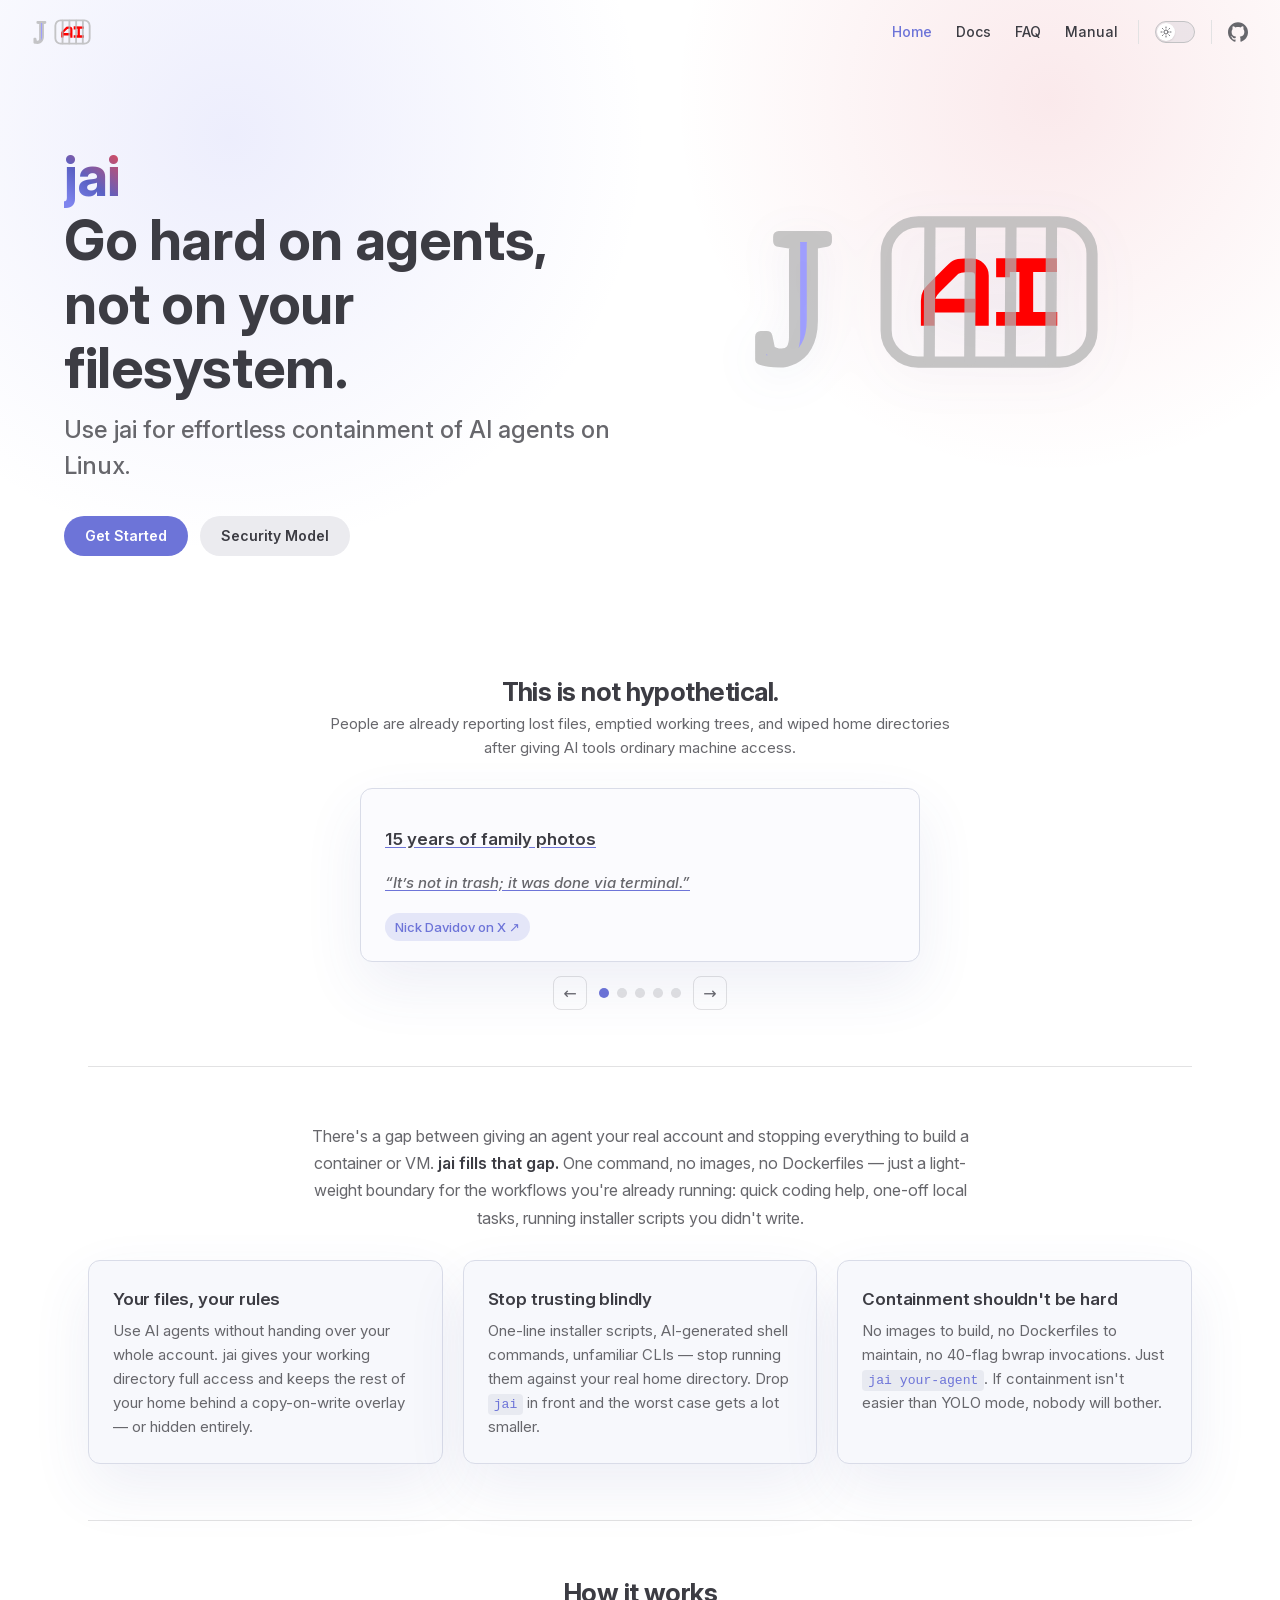
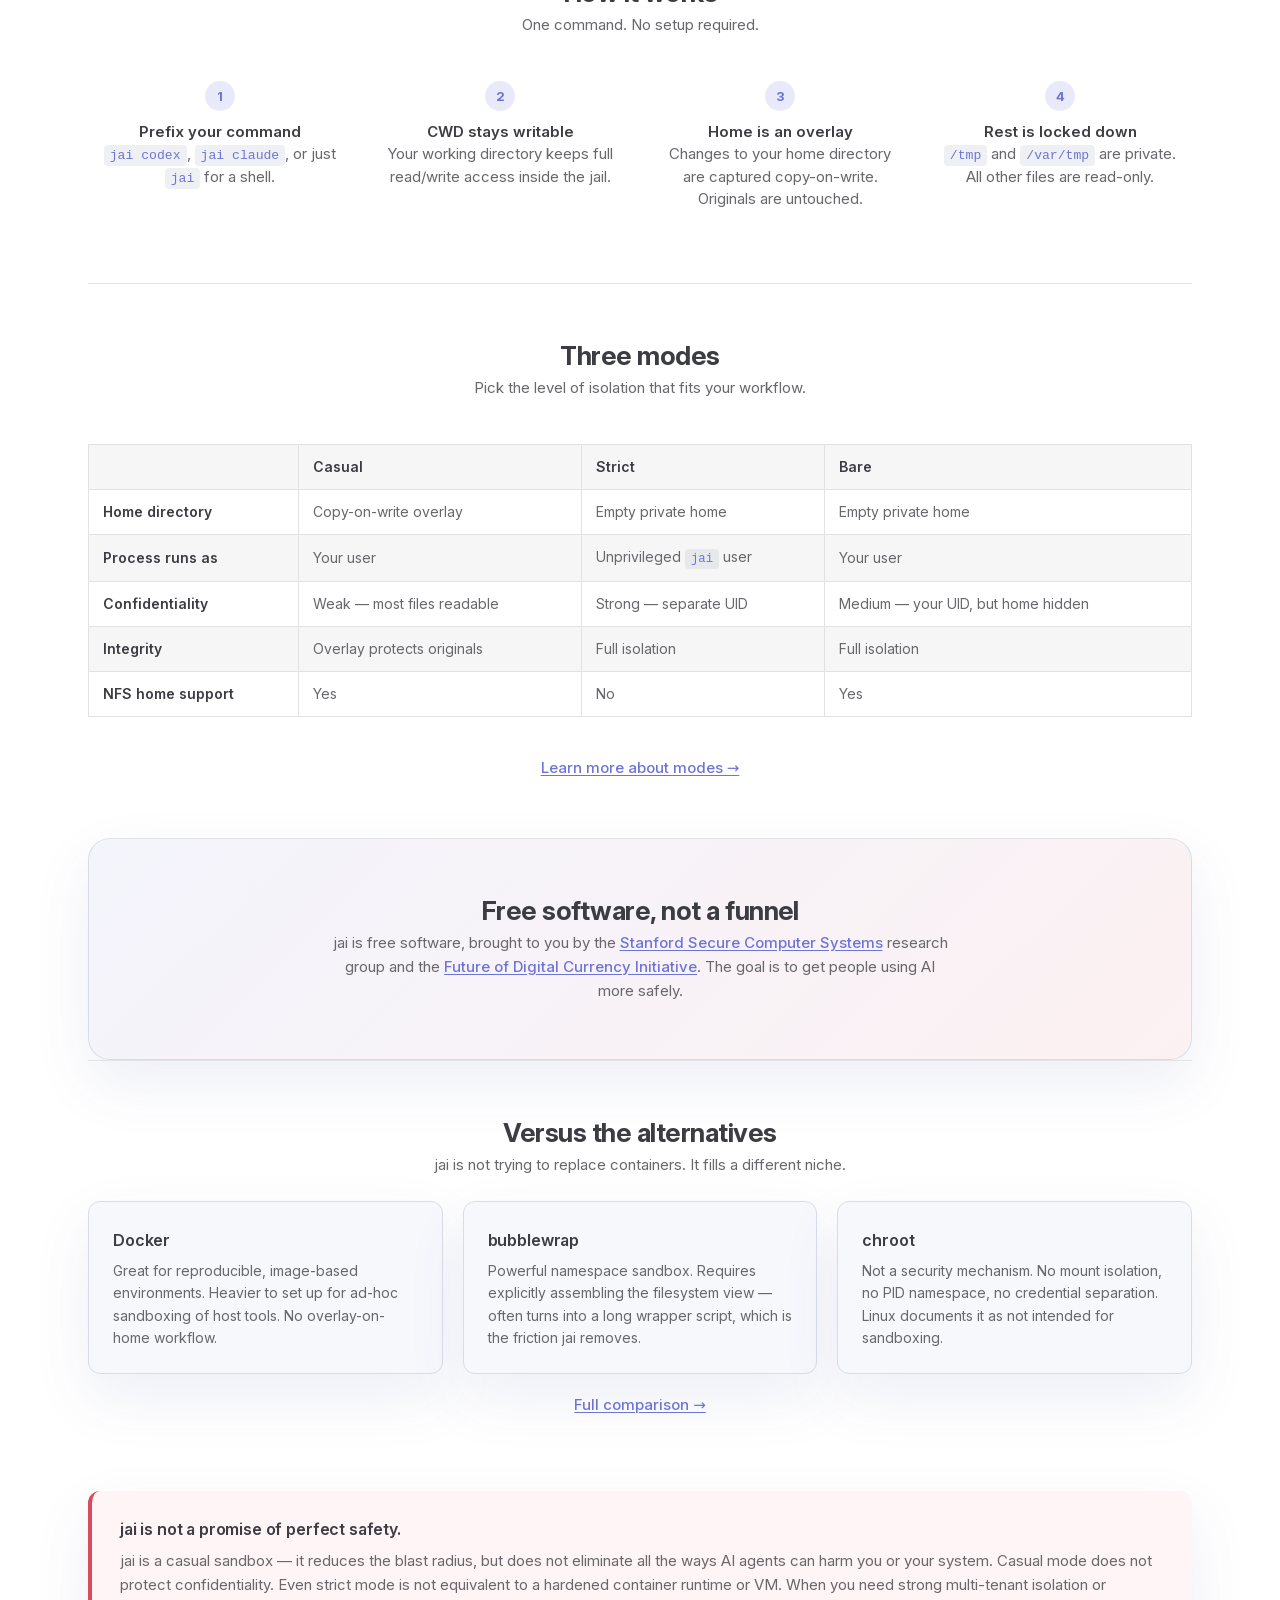
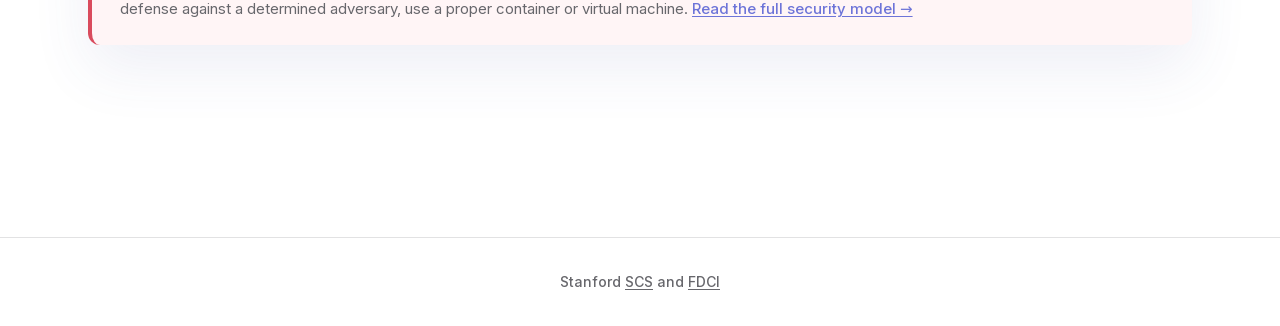
==== index.html @ d18772d5 "vitepress output" ====
<!DOCTYPE html>
<html lang="en-US" dir="ltr">
  <head>
    <meta charset="utf-8">
    <meta name="viewport" content="width=device-width,initial-scale=1">
    <title>jai - easy containment for AI agents</title>
    <meta name="description" content="Super-lightweight Linux sandbox for AI agents">
    <meta name="generator" content="VitePress v1.6.4">
    <link rel="preload stylesheet" href="/assets/style.DAZyTH0J.css" as="style">
    <link rel="preload stylesheet" href="/vp-icons.css" as="style">
    
    <script type="module" src="/assets/app.BrpueRPc.js"></script>
    <link rel="preload" href="/assets/inter-roman-latin.Di8DUHzh.woff2" as="font" type="font/woff2" crossorigin="">
    <link rel="modulepreload" href="/assets/chunks/theme.Dvjj_dE6.js">
    <link rel="modulepreload" href="/assets/chunks/framework.D7zHIyZF.js">
    <link rel="modulepreload" href="/assets/index.md.BbubW9KS.lean.js">
    <meta name="theme-color" content="#6d74d8">
    <script id="check-dark-mode">(()=>{const e=localStorage.getItem("vitepress-theme-appearance")||"auto",a=window.matchMedia("(prefers-color-scheme: dark)").matches;(!e||e==="auto"?a:e==="dark")&&document.documentElement.classList.add("dark")})();</script>
    <script id="check-mac-os">document.documentElement.classList.toggle("mac",/Mac|iPhone|iPod|iPad/i.test(navigator.platform));</script>
  </head>
  <body>
    <div id="app"><div class="Layout" data-v-d8b57b2d><!--[--><!--]--><!--[--><span tabindex="-1" data-v-fcbfc0e0></span><a href="#VPContent" class="VPSkipLink visually-hidden" data-v-fcbfc0e0>Skip to content</a><!--]--><!----><header class="VPNav" data-v-d8b57b2d data-v-7ad780c2><div class="VPNavBar" data-v-7ad780c2 data-v-9fd4d1dd><div class="wrapper" data-v-9fd4d1dd><div class="container" data-v-9fd4d1dd><div class="title" data-v-9fd4d1dd><div class="VPNavBarTitle" data-v-9fd4d1dd data-v-9f43907a><a class="title" href="/" data-v-9f43907a><!--[--><!--[--><!--[--><!--[--><div class="jai-brand nav"><img src="/assets/logo.C7a5JZI0.svg" alt="" aria-hidden="true"></div><!--]--><!--]--><!--]--><!--]--><!----><!----><!--[--><!--]--></a></div></div><div class="content" data-v-9fd4d1dd><div class="content-body" data-v-9fd4d1dd><!--[--><!--]--><div class="VPNavBarSearch search" data-v-9fd4d1dd><!----></div><nav aria-labelledby="main-nav-aria-label" class="VPNavBarMenu menu" data-v-9fd4d1dd data-v-afb2845e><span id="main-nav-aria-label" class="visually-hidden" data-v-afb2845e> Main Navigation </span><!--[--><!--[--><a class="VPLink link VPNavBarMenuLink active" href="/" tabindex="0" data-v-afb2845e data-v-815115f5><!--[--><span data-v-815115f5>Home</span><!--]--></a><!--]--><!--[--><a class="VPLink link VPNavBarMenuLink" href="/quick-start.html" tabindex="0" data-v-afb2845e data-v-815115f5><!--[--><span data-v-815115f5>Docs</span><!--]--></a><!--]--><!--[--><a class="VPLink link VPNavBarMenuLink" href="/faq.html" tabindex="0" data-v-afb2845e data-v-815115f5><!--[--><span data-v-815115f5>FAQ</span><!--]--></a><!--]--><!--[--><a class="VPLink link VPNavBarMenuLink" href="/jai.1.html" tabindex="0" data-v-afb2845e data-v-815115f5><!--[--><span data-v-815115f5>Manual</span><!--]--></a><!--]--><!--]--></nav><!----><div class="VPNavBarAppearance appearance" data-v-9fd4d1dd data-v-3f90c1a5><button class="VPSwitch VPSwitchAppearance" type="button" role="switch" title aria-checked="false" data-v-3f90c1a5 data-v-be9742d9 data-v-b4ccac88><span class="check" data-v-b4ccac88><span class="icon" data-v-b4ccac88><!--[--><span class="vpi-sun sun" data-v-be9742d9></span><span class="vpi-moon moon" data-v-be9742d9></span><!--]--></span></span></button></div><div class="VPSocialLinks VPNavBarSocialLinks social-links" data-v-9fd4d1dd data-v-ef6192dc data-v-e71e869c><!--[--><a class="VPSocialLink no-icon" href="https://github.com/stanford-scs/jai" aria-label="github" target="_blank" rel="noopener" data-v-e71e869c data-v-60a9a2d3><span class="vpi-social-github"></span></a><!--]--></div><div class="VPFlyout VPNavBarExtra extra" data-v-9fd4d1dd data-v-f953d92f data-v-bfe7971f><button type="button" class="button" aria-haspopup="true" aria-expanded="false" aria-label="extra navigation" data-v-bfe7971f><span class="vpi-more-horizontal icon" data-v-bfe7971f></span></button><div class="menu" data-v-bfe7971f><div class="VPMenu" data-v-bfe7971f data-v-20ed86d6><!----><!--[--><!--[--><!----><div class="group" data-v-f953d92f><div class="item appearance" data-v-f953d92f><p class="label" data-v-f953d92f>Appearance</p><div class="appearance-action" data-v-f953d92f><button class="VPSwitch VPSwitchAppearance" type="button" role="switch" title aria-checked="false" data-v-f953d92f data-v-be9742d9 data-v-b4ccac88><span class="check" data-v-b4ccac88><span class="icon" data-v-b4ccac88><!--[--><span class="vpi-sun sun" data-v-be9742d9></span><span class="vpi-moon moon" data-v-be9742d9></span><!--]--></span></span></button></div></div></div><div class="group" data-v-f953d92f><div class="item social-links" data-v-f953d92f><div class="VPSocialLinks social-links-list" data-v-f953d92f data-v-e71e869c><!--[--><a class="VPSocialLink no-icon" href="https://github.com/stanford-scs/jai" aria-label="github" target="_blank" rel="noopener" data-v-e71e869c data-v-60a9a2d3><span class="vpi-social-github"></span></a><!--]--></div></div></div><!--]--><!--]--></div></div></div><!--[--><!--]--><button type="button" class="VPNavBarHamburger hamburger" aria-label="mobile navigation" aria-expanded="false" aria-controls="VPNavScreen" data-v-9fd4d1dd data-v-6bee1efd><span class="container" data-v-6bee1efd><span class="top" data-v-6bee1efd></span><span class="middle" data-v-6bee1efd></span><span class="bottom" data-v-6bee1efd></span></span></button></div></div></div></div><div class="divider" data-v-9fd4d1dd><div class="divider-line" data-v-9fd4d1dd></div></div></div><!----></header><!----><!----><div class="VPContent is-home" id="VPContent" data-v-d8b57b2d data-v-9a6c75ad><div class="VPHome" data-v-9a6c75ad data-v-e07eaea7><!--[--><!--]--><div class="VPHero has-image VPHomeHero" data-v-e07eaea7 data-v-dd8814ff><div class="container" data-v-dd8814ff><div class="main" data-v-dd8814ff><!--[--><!--]--><!--[--><h1 class="heading" data-v-dd8814ff><span class="name clip" data-v-dd8814ff>jai</span><span class="text" data-v-dd8814ff>Go hard on agents, not on your filesystem.</span></h1><p class="tagline" data-v-dd8814ff>Use jai for effortless containment of AI agents on Linux.</p><!--]--><!--[--><!--]--><div class="actions" data-v-dd8814ff><!--[--><div class="action" data-v-dd8814ff><a class="VPButton medium brand" href="/quick-start.html" data-v-dd8814ff data-v-93dc4167>Get Started</a></div><div class="action" data-v-dd8814ff><a class="VPButton medium alt" href="/security.html" data-v-dd8814ff data-v-93dc4167>Security Model</a></div><!--]--></div><!--[--><!--]--></div><div class="image" data-v-dd8814ff><div class="image-container" data-v-dd8814ff><div class="image-bg" data-v-dd8814ff></div><!--[--><!--[--><!--[--><!--[--><!--[--><div class="jai-brand hero"><img src="/assets/logo.C7a5JZI0.svg" alt="jai logo"></div><!--]--><!--]--><!--]--><!--]--><!--]--></div></div></div></div><!--[--><!--]--><!--[--><!--]--><!----><!--[--><!--]--><div class="vp-doc container" style="" data-v-e07eaea7 data-v-c141a4bd><!--[--><div style="position:relative;" data-v-e07eaea7><div><div class="home-content"><section class="incidents-section"><h2 id="this-is-not-hypothetical" tabindex="-1">This is not hypothetical. <a class="header-anchor" href="#this-is-not-hypothetical" aria-label="Permalink to &quot;This is not hypothetical.&quot;">​</a></h2><p>People are already reporting lost files, emptied working trees, and wiped home directories after giving AI tools ordinary machine access.</p><div class="incident-carousel" tabindex="0" role="region" aria-label="Reported filesystem incidents" aria-roledescription="carousel"><div class="incident-viewport"><!--[--><div class="active incident-card" role="group" aria-roledescription="slide" aria-label="Incident 1 of 5" aria-hidden="false"><a href="https://x.com/Nick_Davidov/status/2019982510478995782" target="_blank" rel="noopener noreferrer" class="incident-link" tabindex="0"><p class="incident-headline">15 years of family photos</p><p class="incident-quote">“It’s not in trash; it was done via terminal.”</p><span class="incident-source" data-type="x">Nick Davidov on X ↗ </span></a></div><div class="incident-card" role="group" aria-roledescription="slide" aria-label="Incident 2 of 5" aria-hidden="true"><a href="https://github.com/anthropics/claude-code/issues/10077" target="_blank" rel="noopener noreferrer" class="incident-link" tabindex="-1"><p class="incident-headline">Claude Code wiped a home directory</p><p class="incident-quote">“Complete loss of active development projects.”</p><span class="incident-source" data-type="github">Anthropic GitHub issue #10077 ↗ </span></a></div><div class="incident-card" role="group" aria-roledescription="slide" aria-label="Incident 3 of 5" aria-hidden="true"><a href="https://forum.cursor.com/t/cursor-deleted-all-files-in-directory/71183" target="_blank" rel="noopener noreferrer" class="incident-link" tabindex="-1"><p class="incident-headline">Cursor emptied a working tree</p><p class="incident-quote">“Everything just gone.”</p><span class="incident-source" data-type="forum">Cursor Community Forum ↗ </span></a></div><div class="incident-card" role="group" aria-roledescription="slide" aria-label="Incident 4 of 5" aria-hidden="true"><a href="https://www.reddit.com/r/google_antigravity/comments/1p82or6/google_antigravity_just_deleted_the_contents_of/" target="_blank" rel="noopener noreferrer" class="incident-link" tabindex="-1"><p class="incident-headline">Antigravity wiped a whole drive</p><p class="incident-quote">“My whole D drive was unintentionally wiped.”</p><span class="incident-source" data-type="reddit">Reddit post ↗ </span></a></div><div class="incident-card" role="group" aria-roledescription="slide" aria-label="Incident 5 of 5" aria-hidden="true"><a href="https://forum.cursor.com/t/cursor-deleted-100gb-of-files-from-my-computer/137711" target="_blank" rel="noopener noreferrer" class="incident-link" tabindex="-1"><p class="incident-headline">Cursor deleted 100GB</p><p class="incident-quote">“decided to delete 100GB from my computer.”</p><span class="incident-source" data-type="forum">Cursor Community Forum ↗ </span></a></div><!--]--></div><div class="incident-nav" role="group" aria-label="Slide controls"><button aria-label="Previous incident" class="incident-arrow">←</button><div class="incident-dots"><!--[--><button class="active incident-dot" aria-label="Go to slide 1: 15 years of family photos" aria-current="true"></button><button class="incident-dot" aria-label="Go to slide 2: Claude Code wiped a home directory"></button><button class="incident-dot" aria-label="Go to slide 3: Cursor emptied a working tree"></button><button class="incident-dot" aria-label="Go to slide 4: Antigravity wiped a whole drive"></button><button class="incident-dot" aria-label="Go to slide 5: Cursor deleted 100GB"></button><!--]--></div><button aria-label="Next incident" class="incident-arrow">→</button></div></div></section><section class="reasons-section"><p>There&#39;s a gap between giving an agent your real account and stopping everything to build a container or VM. <strong>jai fills that gap.</strong> One command, no images, no Dockerfiles — just a light-weight boundary for the workflows you&#39;re already running: quick coding help, one-off local tasks, running installer scripts you didn&#39;t write.</p><div class="reason-grid"><div class="reason-card"><h3>Your files, your rules</h3><p>Use AI agents without handing over your whole account. jai gives your working directory full access and keeps the rest of your home behind a copy-on-write overlay — or hidden entirely.</p></div><div class="reason-card"><h3>Stop trusting blindly</h3><p>One-line installer scripts, AI-generated shell commands, unfamiliar CLIs — stop running them against your real home directory. Drop <code>jai</code> in front and the worst case gets a lot smaller.</p></div><div class="reason-card"><h3>Containment shouldn&#39;t be hard</h3><p>No images to build, no Dockerfiles to maintain, no 40-flag bwrap invocations. Just <code>jai your-agent</code>. If containment isn&#39;t easier than YOLO mode, nobody will bother.</p></div></div></section><section class="how-section"><h2 id="how-it-works" tabindex="-1">How it works <a class="header-anchor" href="#how-it-works" aria-label="Permalink to &quot;How it works&quot;">​</a></h2><p>One command. No setup required.</p><div class="steps-grid"><div class="step"><span class="step-num">1</span><p><strong>Prefix your command</strong><br><code>jai codex</code>, <code>jai claude</code>, or just <code>jai</code> for a shell.</p></div><div class="step"><span class="step-num">2</span><p><strong>CWD stays writable</strong><br>Your working directory keeps full read/write access inside the jail.</p></div><div class="step"><span class="step-num">3</span><p><strong>Home is an overlay</strong><br>Changes to your home directory are captured copy-on-write. Originals are untouched.</p></div><div class="step"><span class="step-num">4</span><p><strong>Rest is locked down</strong><br><code>/tmp</code> and <code>/var/tmp</code> are private. All other files are read-only.</p></div></div></section><section class="modes-section"><h2 id="three-modes" tabindex="-1">Three modes <a class="header-anchor" href="#three-modes" aria-label="Permalink to &quot;Three modes&quot;">​</a></h2><p>Pick the level of isolation that fits your workflow.</p><div class="mode-table"><table tabindex="0"><thead><tr><th></th><th>Casual</th><th>Strict</th><th>Bare</th></tr></thead><tbody><tr><td>Home directory</td><td>Copy-on-write overlay</td><td>Empty private home</td><td>Empty private home</td></tr><tr><td>Process runs as</td><td>Your user</td><td>Unprivileged <code>jai</code> user</td><td>Your user</td></tr><tr><td>Confidentiality</td><td>Weak — most files readable</td><td>Strong — separate UID</td><td>Medium — your UID, but home hidden</td></tr><tr><td>Integrity</td><td>Overlay protects originals</td><td>Full isolation</td><td>Full isolation</td></tr><tr><td>NFS home support</td><td>Yes</td><td>No</td><td>Yes</td></tr></tbody></table></div><div class="section-link"><p><a href="/modes.html">Learn more about modes →</a></p></div></section><section class="free-section"><h2 id="free-software-not-a-funnel" tabindex="-1">Free software, not a funnel <a class="header-anchor" href="#free-software-not-a-funnel" aria-label="Permalink to &quot;Free software, not a funnel&quot;">​</a></h2><p>jai is free software, brought to you by the <a href="https://www.scs.stanford.edu/" target="_blank" rel="noreferrer">Stanford Secure Computer Systems</a> research group and the <a href="https://fdc.stanford.edu/" target="_blank" rel="noreferrer">Future of Digital Currency Initiative</a>. The goal is to get people using AI more safely.</p></section><section class="compare-section"><h2 id="versus-the-alternatives" tabindex="-1">Versus the alternatives <a class="header-anchor" href="#versus-the-alternatives" aria-label="Permalink to &quot;Versus the alternatives&quot;">​</a></h2><p>jai is not trying to replace containers. It fills a different niche.</p><div class="compare-grid"><div class="compare-card"><h3>Docker</h3><p>Great for reproducible, image-based environments. Heavier to set up for ad-hoc sandboxing of host tools. No overlay-on-home workflow.</p></div><div class="compare-card"><h3>bubblewrap</h3><p>Powerful namespace sandbox. Requires explicitly assembling the filesystem view — often turns into a long wrapper script, which is the friction jai removes.</p></div><div class="compare-card"><h3>chroot</h3><p>Not a security mechanism. No mount isolation, no PID namespace, no credential separation. Linux documents it as not intended for sandboxing.</p></div></div><div class="section-link"><p><a href="/comparison.html">Full comparison →</a></p></div></section><div class="honest-callout"><h3>jai is not a promise of perfect safety.</h3><p>jai is a casual sandbox — it reduces the blast radius, but does not eliminate all the ways AI agents can harm you or your system. Casual mode does not protect confidentiality. Even strict mode is not equivalent to a hardened container runtime or VM. When you need strong multi-tenant isolation or defense against a determined adversary, use a proper container or virtual machine. <a href="/security.html">Read the full security model →</a></p></div></div></div></div><!--]--></div></div></div><footer class="VPFooter" data-v-d8b57b2d data-v-566314d4><div class="container" data-v-566314d4><p class="message" data-v-566314d4>Stanford <a href="https://www.scs.stanford.edu/">SCS</a> and <a href="https://fdc.stanford.edu">FDCI</a></p><!----></div></footer><!--[--><!--]--></div></div>
    <script>window.__VP_HASH_MAP__=JSON.parse("{\"arch-vm.md\":\"C6MKwmxR\",\"comparison.md\":\"D2zLo0gn\",\"configuration.md\":\"bI6oJyyd\",\"contributing.md\":\"D4m3iJVb\",\"faq.md\":\"FyXlc4_1\",\"index.md\":\"BbubW9KS\",\"install.md\":\"DqY6B3-r\",\"jai.1.md\":\"CQHuj5_m\",\"modes.md\":\"DXrzCtUB\",\"quick-start.md\":\"BcmRbld8\",\"recipes.md\":\"C2Q1mid9\",\"security.md\":\"Dh8Z0ZJg\"}");window.__VP_SITE_DATA__=JSON.parse("{\"lang\":\"en-US\",\"dir\":\"ltr\",\"title\":\"jai - easy containment for AI agents\",\"description\":\"Super-lightweight Linux sandbox for AI agents\",\"base\":\"/\",\"head\":[],\"router\":{\"prefetchLinks\":true},\"appearance\":true,\"themeConfig\":{\"siteTitle\":false,\"nav\":[{\"text\":\"Home\",\"link\":\"/\"},{\"text\":\"Docs\",\"link\":\"/quick-start\"},{\"text\":\"FAQ\",\"link\":\"/faq\"},{\"text\":\"Manual\",\"link\":\"jai.1\"}],\"sidebar\":[{\"text\":\"Guide\",\"items\":[{\"text\":\"Install / Build\",\"link\":\"/install\"},{\"text\":\"Quick Start\",\"link\":\"/quick-start\"},{\"text\":\"Modes\",\"link\":\"/modes\"},{\"text\":\"Configuration\",\"link\":\"/configuration\"},{\"text\":\"Recipes\",\"link\":\"/recipes\"},{\"text\":\"Security Model\",\"link\":\"/security\"},{\"text\":\"Comparison\",\"link\":\"/comparison\"},{\"text\":\"FAQ\",\"link\":\"/faq\"},{\"text\":\"Manual\",\"link\":\"/jai.1\"},{\"text\":\"Arch VM Setup\",\"link\":\"/arch-vm\"},{\"text\":\"Contributing\",\"link\":\"/contributing\"}]}],\"socialLinks\":[{\"icon\":\"github\",\"link\":\"https://github.com/stanford-scs/jai\"}],\"footer\":{\"message\":\"Stanford <a href=\\\"https://www.scs.stanford.edu/\\\">SCS</a> and <a href=\\\"https://fdc.stanford.edu\\\">FDCI</a>\"}},\"locales\":{},\"scrollOffset\":134,\"cleanUrls\":false}");</script>
    
  </body>
</html>
---- assets/style.DAZyTH0J.css ----
@font-face{font-family:Inter;font-style:normal;font-weight:100 900;font-display:swap;src:url(/assets/inter-roman-cyrillic-ext.BBPuwvHQ.woff2) format("woff2");unicode-range:U+0460-052F,U+1C80-1C88,U+20B4,U+2DE0-2DFF,U+A640-A69F,U+FE2E-FE2F}@font-face{font-family:Inter;font-style:normal;font-weight:100 900;font-display:swap;src:url(/assets/inter-roman-cyrillic.C5lxZ8CY.woff2) format("woff2");unicode-range:U+0301,U+0400-045F,U+0490-0491,U+04B0-04B1,U+2116}@font-face{font-family:Inter;font-style:normal;font-weight:100 900;font-display:swap;src:url(/assets/inter-roman-greek-ext.CqjqNYQ-.woff2) format("woff2");unicode-range:U+1F00-1FFF}@font-face{font-family:Inter;font-style:normal;font-weight:100 900;font-display:swap;src:url(/assets/inter-roman-greek.BBVDIX6e.woff2) format("woff2");unicode-range:U+0370-0377,U+037A-037F,U+0384-038A,U+038C,U+038E-03A1,U+03A3-03FF}@font-face{font-family:Inter;font-style:normal;font-weight:100 900;font-display:swap;src:url(/assets/inter-roman-vietnamese.BjW4sHH5.woff2) format("woff2");unicode-range:U+0102-0103,U+0110-0111,U+0128-0129,U+0168-0169,U+01A0-01A1,U+01AF-01B0,U+0300-0301,U+0303-0304,U+0308-0309,U+0323,U+0329,U+1EA0-1EF9,U+20AB}@font-face{font-family:Inter;font-style:normal;font-weight:100 900;font-display:swap;src:url(/assets/inter-roman-latin-ext.4ZJIpNVo.woff2) format("woff2");unicode-range:U+0100-02AF,U+0304,U+0308,U+0329,U+1E00-1E9F,U+1EF2-1EFF,U+2020,U+20A0-20AB,U+20AD-20C0,U+2113,U+2C60-2C7F,U+A720-A7FF}@font-face{font-family:Inter;font-style:normal;font-weight:100 900;font-display:swap;src:url(/assets/inter-roman-latin.Di8DUHzh.woff2) format("woff2");unicode-range:U+0000-00FF,U+0131,U+0152-0153,U+02BB-02BC,U+02C6,U+02DA,U+02DC,U+0304,U+0308,U+0329,U+2000-206F,U+2074,U+20AC,U+2122,U+2191,U+2193,U+2212,U+2215,U+FEFF,U+FFFD}@font-face{font-family:Inter;font-style:italic;font-weight:100 900;font-display:swap;src:url(/assets/inter-italic-cyrillic-ext.r48I6akx.woff2) format("woff2");unicode-range:U+0460-052F,U+1C80-1C88,U+20B4,U+2DE0-2DFF,U+A640-A69F,U+FE2E-FE2F}@font-face{font-family:Inter;font-style:italic;font-weight:100 900;font-display:swap;src:url(/assets/inter-italic-cyrillic.By2_1cv3.woff2) format("woff2");unicode-range:U+0301,U+0400-045F,U+0490-0491,U+04B0-04B1,U+2116}@font-face{font-family:Inter;font-style:italic;font-weight:100 900;font-display:swap;src:url(/assets/inter-italic-greek-ext.1u6EdAuj.woff2) format("woff2");unicode-range:U+1F00-1FFF}@font-face{font-family:Inter;font-style:italic;font-weight:100 900;font-display:swap;src:url(/assets/inter-italic-greek.DJ8dCoTZ.woff2) format("woff2");unicode-range:U+0370-0377,U+037A-037F,U+0384-038A,U+038C,U+038E-03A1,U+03A3-03FF}@font-face{font-family:Inter;font-style:italic;font-weight:100 900;font-display:swap;src:url(/assets/inter-italic-vietnamese.BSbpV94h.woff2) format("woff2");unicode-range:U+0102-0103,U+0110-0111,U+0128-0129,U+0168-0169,U+01A0-01A1,U+01AF-01B0,U+0300-0301,U+0303-0304,U+0308-0309,U+0323,U+0329,U+1EA0-1EF9,U+20AB}@font-face{font-family:Inter;font-style:italic;font-weight:100 900;font-display:swap;src:url(/assets/inter-italic-latin-ext.CN1xVJS-.woff2) format("woff2");unicode-range:U+0100-02AF,U+0304,U+0308,U+0329,U+1E00-1E9F,U+1EF2-1EFF,U+2020,U+20A0-20AB,U+20AD-20C0,U+2113,U+2C60-2C7F,U+A720-A7FF}@font-face{font-family:Inter;font-style:italic;font-weight:100 900;font-display:swap;src:url(/assets/inter-italic-latin.C2AdPX0b.woff2) format("woff2");unicode-range:U+0000-00FF,U+0131,U+0152-0153,U+02BB-02BC,U+02C6,U+02DA,U+02DC,U+0304,U+0308,U+0329,U+2000-206F,U+2074,U+20AC,U+2122,U+2191,U+2193,U+2212,U+2215,U+FEFF,U+FFFD}@font-face{font-family:Punctuation SC;font-weight:400;src:local("PingFang SC Regular"),local("Noto Sans CJK SC"),local("Microsoft YaHei");unicode-range:U+201C,U+201D,U+2018,U+2019,U+2E3A,U+2014,U+2013,U+2026,U+00B7,U+007E,U+002F}@font-face{font-family:Punctuation SC;font-weight:500;src:local("PingFang SC Medium"),local("Noto Sans CJK SC"),local("Microsoft YaHei");unicode-range:U+201C,U+201D,U+2018,U+2019,U+2E3A,U+2014,U+2013,U+2026,U+00B7,U+007E,U+002F}@font-face{font-family:Punctuation SC;font-weight:600;src:local("PingFang SC Semibold"),local("Noto Sans CJK SC Bold"),local("Microsoft YaHei Bold");unicode-range:U+201C,U+201D,U+2018,U+2019,U+2E3A,U+2014,U+2013,U+2026,U+00B7,U+007E,U+002F}@font-face{font-family:Punctuation SC;font-weight:700;src:local("PingFang SC Semibold"),local("Noto Sans CJK SC Bold"),local("Microsoft YaHei Bold");unicode-range:U+201C,U+201D,U+2018,U+2019,U+2E3A,U+2014,U+2013,U+2026,U+00B7,U+007E,U+002F}:root{--vp-c-white: #ffffff;--vp-c-black: #000000;--vp-c-neutral: var(--vp-c-black);--vp-c-neutral-inverse: var(--vp-c-white)}.dark{--vp-c-neutral: var(--vp-c-white);--vp-c-neutral-inverse: var(--vp-c-black)}:root{--vp-c-gray-1: #dddde3;--vp-c-gray-2: #e4e4e9;--vp-c-gray-3: #ebebef;--vp-c-gray-soft: rgba(142, 150, 170, .14);--vp-c-indigo-1: #3451b2;--vp-c-indigo-2: #3a5ccc;--vp-c-indigo-3: #5672cd;--vp-c-indigo-soft: rgba(100, 108, 255, .14);--vp-c-purple-1: #6f42c1;--vp-c-purple-2: #7e4cc9;--vp-c-purple-3: #8e5cd9;--vp-c-purple-soft: rgba(159, 122, 234, .14);--vp-c-green-1: #18794e;--vp-c-green-2: #299764;--vp-c-green-3: #30a46c;--vp-c-green-soft: rgba(16, 185, 129, .14);--vp-c-yellow-1: #915930;--vp-c-yellow-2: #946300;--vp-c-yellow-3: #9f6a00;--vp-c-yellow-soft: rgba(234, 179, 8, .14);--vp-c-red-1: #b8272c;--vp-c-red-2: #d5393e;--vp-c-red-3: #e0575b;--vp-c-red-soft: rgba(244, 63, 94, .14);--vp-c-sponsor: #db2777}.dark{--vp-c-gray-1: #515c67;--vp-c-gray-2: #414853;--vp-c-gray-3: #32363f;--vp-c-gray-soft: rgba(101, 117, 133, .16);--vp-c-indigo-1: #a8b1ff;--vp-c-indigo-2: #5c73e7;--vp-c-indigo-3: #3e63dd;--vp-c-indigo-soft: rgba(100, 108, 255, .16);--vp-c-purple-1: #c8abfa;--vp-c-purple-2: #a879e6;--vp-c-purple-3: #8e5cd9;--vp-c-purple-soft: rgba(159, 122, 234, .16);--vp-c-green-1: #3dd68c;--vp-c-green-2: #30a46c;--vp-c-green-3: #298459;--vp-c-green-soft: rgba(16, 185, 129, .16);--vp-c-yellow-1: #f9b44e;--vp-c-yellow-2: #da8b17;--vp-c-yellow-3: #a46a0a;--vp-c-yellow-soft: rgba(234, 179, 8, .16);--vp-c-red-1: #f66f81;--vp-c-red-2: #f14158;--vp-c-red-3: #b62a3c;--vp-c-red-soft: rgba(244, 63, 94, .16)}:root{--vp-c-bg: #ffffff;--vp-c-bg-alt: #f6f6f7;--vp-c-bg-elv: #ffffff;--vp-c-bg-soft: #f6f6f7}.dark{--vp-c-bg: #1b1b1f;--vp-c-bg-alt: #161618;--vp-c-bg-elv: #202127;--vp-c-bg-soft: #202127}:root{--vp-c-border: #c2c2c4;--vp-c-divider: #e2e2e3;--vp-c-gutter: #e2e2e3}.dark{--vp-c-border: #3c3f44;--vp-c-divider: #2e2e32;--vp-c-gutter: #000000}:root{--vp-c-text-1: #3c3c43;--vp-c-text-2: #67676c;--vp-c-text-3: #929295}.dark{--vp-c-text-1: #dfdfd6;--vp-c-text-2: #98989f;--vp-c-text-3: #6a6a71}:root{--vp-c-default-1: var(--vp-c-gray-1);--vp-c-default-2: var(--vp-c-gray-2);--vp-c-default-3: var(--vp-c-gray-3);--vp-c-default-soft: var(--vp-c-gray-soft);--vp-c-brand-1: var(--vp-c-indigo-1);--vp-c-brand-2: var(--vp-c-indigo-2);--vp-c-brand-3: var(--vp-c-indigo-3);--vp-c-brand-soft: var(--vp-c-indigo-soft);--vp-c-brand: var(--vp-c-brand-1);--vp-c-tip-1: var(--vp-c-brand-1);--vp-c-tip-2: var(--vp-c-brand-2);--vp-c-tip-3: var(--vp-c-brand-3);--vp-c-tip-soft: var(--vp-c-brand-soft);--vp-c-note-1: var(--vp-c-brand-1);--vp-c-note-2: var(--vp-c-brand-2);--vp-c-note-3: var(--vp-c-brand-3);--vp-c-note-soft: var(--vp-c-brand-soft);--vp-c-success-1: var(--vp-c-green-1);--vp-c-success-2: var(--vp-c-green-2);--vp-c-success-3: var(--vp-c-green-3);--vp-c-success-soft: var(--vp-c-green-soft);--vp-c-important-1: var(--vp-c-purple-1);--vp-c-important-2: var(--vp-c-purple-2);--vp-c-important-3: var(--vp-c-purple-3);--vp-c-important-soft: var(--vp-c-purple-soft);--vp-c-warning-1: var(--vp-c-yellow-1);--vp-c-warning-2: var(--vp-c-yellow-2);--vp-c-warning-3: var(--vp-c-yellow-3);--vp-c-warning-soft: var(--vp-c-yellow-soft);--vp-c-danger-1: var(--vp-c-red-1);--vp-c-danger-2: var(--vp-c-red-2);--vp-c-danger-3: var(--vp-c-red-3);--vp-c-danger-soft: var(--vp-c-red-soft);--vp-c-caution-1: var(--vp-c-red-1);--vp-c-caution-2: var(--vp-c-red-2);--vp-c-caution-3: var(--vp-c-red-3);--vp-c-caution-soft: var(--vp-c-red-soft)}:root{--vp-font-family-base: "Inter", ui-sans-serif, system-ui, sans-serif, "Apple Color Emoji", "Segoe UI Emoji", "Segoe UI Symbol", "Noto Color Emoji";--vp-font-family-mono: ui-monospace, "Menlo", "Monaco", "Consolas", "Liberation Mono", "Courier New", monospace;font-optical-sizing:auto}:root:where(:lang(zh)){--vp-font-family-base: "Punctuation SC", "Inter", ui-sans-serif, system-ui, sans-serif, "Apple Color Emoji", "Segoe UI Emoji", "Segoe UI Symbol", "Noto Color Emoji"}:root{--vp-shadow-1: 0 1px 2px rgba(0, 0, 0, .04), 0 1px 2px rgba(0, 0, 0, .06);--vp-shadow-2: 0 3px 12px rgba(0, 0, 0, .07), 0 1px 4px rgba(0, 0, 0, .07);--vp-shadow-3: 0 12px 32px rgba(0, 0, 0, .1), 0 2px 6px rgba(0, 0, 0, .08);--vp-shadow-4: 0 14px 44px rgba(0, 0, 0, .12), 0 3px 9px rgba(0, 0, 0, .12);--vp-shadow-5: 0 18px 56px rgba(0, 0, 0, .16), 0 4px 12px rgba(0, 0, 0, .16)}:root{--vp-z-index-footer: 10;--vp-z-index-local-nav: 20;--vp-z-index-nav: 30;--vp-z-index-layout-top: 40;--vp-z-index-backdrop: 50;--vp-z-index-sidebar: 60}@media (min-width: 960px){:root{--vp-z-index-sidebar: 25}}:root{--vp-layout-max-width: 1440px}:root{--vp-header-anchor-symbol: "#"}:root{--vp-code-line-height: 1.7;--vp-code-font-size: .875em;--vp-code-color: var(--vp-c-brand-1);--vp-code-link-color: var(--vp-c-brand-1);--vp-code-link-hover-color: var(--vp-c-brand-2);--vp-code-bg: var(--vp-c-default-soft);--vp-code-block-color: var(--vp-c-text-2);--vp-code-block-bg: var(--vp-c-bg-alt);--vp-code-block-divider-color: var(--vp-c-gutter);--vp-code-lang-color: var(--vp-c-text-3);--vp-code-line-highlight-color: var(--vp-c-default-soft);--vp-code-line-number-color: var(--vp-c-text-3);--vp-code-line-diff-add-color: var(--vp-c-success-soft);--vp-code-line-diff-add-symbol-color: var(--vp-c-success-1);--vp-code-line-diff-remove-color: var(--vp-c-danger-soft);--vp-code-line-diff-remove-symbol-color: var(--vp-c-danger-1);--vp-code-line-warning-color: var(--vp-c-warning-soft);--vp-code-line-error-color: var(--vp-c-danger-soft);--vp-code-copy-code-border-color: var(--vp-c-divider);--vp-code-copy-code-bg: var(--vp-c-bg-soft);--vp-code-copy-code-hover-border-color: var(--vp-c-divider);--vp-code-copy-code-hover-bg: var(--vp-c-bg);--vp-code-copy-code-active-text: var(--vp-c-text-2);--vp-code-copy-copied-text-content: "Copied";--vp-code-tab-divider: var(--vp-code-block-divider-color);--vp-code-tab-text-color: var(--vp-c-text-2);--vp-code-tab-bg: var(--vp-code-block-bg);--vp-code-tab-hover-text-color: var(--vp-c-text-1);--vp-code-tab-active-text-color: var(--vp-c-text-1);--vp-code-tab-active-bar-color: var(--vp-c-brand-1)}:lang(es),:lang(pt){--vp-code-copy-copied-text-content: "Copiado"}:lang(fa){--vp-code-copy-copied-text-content: "کپی شد"}:lang(ko){--vp-code-copy-copied-text-content: "복사됨"}:lang(ru){--vp-code-copy-copied-text-content: "Скопировано"}:lang(zh){--vp-code-copy-copied-text-content: "已复制"}:root{--vp-button-brand-border: transparent;--vp-button-brand-text: var(--vp-c-white);--vp-button-brand-bg: var(--vp-c-brand-3);--vp-button-brand-hover-border: transparent;--vp-button-brand-hover-text: var(--vp-c-white);--vp-button-brand-hover-bg: var(--vp-c-brand-2);--vp-button-brand-active-border: transparent;--vp-button-brand-active-text: var(--vp-c-white);--vp-button-brand-active-bg: var(--vp-c-brand-1);--vp-button-alt-border: transparent;--vp-button-alt-text: var(--vp-c-text-1);--vp-button-alt-bg: var(--vp-c-default-3);--vp-button-alt-hover-border: transparent;--vp-button-alt-hover-text: var(--vp-c-text-1);--vp-button-alt-hover-bg: var(--vp-c-default-2);--vp-button-alt-active-border: transparent;--vp-button-alt-active-text: var(--vp-c-text-1);--vp-button-alt-active-bg: var(--vp-c-default-1);--vp-button-sponsor-border: var(--vp-c-text-2);--vp-button-sponsor-text: var(--vp-c-text-2);--vp-button-sponsor-bg: transparent;--vp-button-sponsor-hover-border: var(--vp-c-sponsor);--vp-button-sponsor-hover-text: var(--vp-c-sponsor);--vp-button-sponsor-hover-bg: transparent;--vp-button-sponsor-active-border: var(--vp-c-sponsor);--vp-button-sponsor-active-text: var(--vp-c-sponsor);--vp-button-sponsor-active-bg: transparent}:root{--vp-custom-block-font-size: 14px;--vp-custom-block-code-font-size: 13px;--vp-custom-block-info-border: transparent;--vp-custom-block-info-text: var(--vp-c-text-1);--vp-custom-block-info-bg: var(--vp-c-default-soft);--vp-custom-block-info-code-bg: var(--vp-c-default-soft);--vp-custom-block-note-border: transparent;--vp-custom-block-note-text: var(--vp-c-text-1);--vp-custom-block-note-bg: var(--vp-c-default-soft);--vp-custom-block-note-code-bg: var(--vp-c-default-soft);--vp-custom-block-tip-border: transparent;--vp-custom-block-tip-text: var(--vp-c-text-1);--vp-custom-block-tip-bg: var(--vp-c-tip-soft);--vp-custom-block-tip-code-bg: var(--vp-c-tip-soft);--vp-custom-block-important-border: transparent;--vp-custom-block-important-text: var(--vp-c-text-1);--vp-custom-block-important-bg: var(--vp-c-important-soft);--vp-custom-block-important-code-bg: var(--vp-c-important-soft);--vp-custom-block-warning-border: transparent;--vp-custom-block-warning-text: var(--vp-c-text-1);--vp-custom-block-warning-bg: var(--vp-c-warning-soft);--vp-custom-block-warning-code-bg: var(--vp-c-warning-soft);--vp-custom-block-danger-border: transparent;--vp-custom-block-danger-text: var(--vp-c-text-1);--vp-custom-block-danger-bg: var(--vp-c-danger-soft);--vp-custom-block-danger-code-bg: var(--vp-c-danger-soft);--vp-custom-block-caution-border: transparent;--vp-custom-block-caution-text: var(--vp-c-text-1);--vp-custom-block-caution-bg: var(--vp-c-caution-soft);--vp-custom-block-caution-code-bg: var(--vp-c-caution-soft);--vp-custom-block-details-border: var(--vp-custom-block-info-border);--vp-custom-block-details-text: var(--vp-custom-block-info-text);--vp-custom-block-details-bg: var(--vp-custom-block-info-bg);--vp-custom-block-details-code-bg: var(--vp-custom-block-info-code-bg)}:root{--vp-input-border-color: var(--vp-c-border);--vp-input-bg-color: var(--vp-c-bg-alt);--vp-input-switch-bg-color: var(--vp-c-default-soft)}:root{--vp-nav-height: 64px;--vp-nav-bg-color: var(--vp-c-bg);--vp-nav-screen-bg-color: var(--vp-c-bg);--vp-nav-logo-height: 24px}.hide-nav{--vp-nav-height: 0px}.hide-nav .VPSidebar{--vp-nav-height: 22px}:root{--vp-local-nav-bg-color: var(--vp-c-bg)}:root{--vp-sidebar-width: 272px;--vp-sidebar-bg-color: var(--vp-c-bg-alt)}:root{--vp-backdrop-bg-color: rgba(0, 0, 0, .6)}:root{--vp-home-hero-name-color: var(--vp-c-brand-1);--vp-home-hero-name-background: transparent;--vp-home-hero-image-background-image: none;--vp-home-hero-image-filter: none}:root{--vp-badge-info-border: transparent;--vp-badge-info-text: var(--vp-c-text-2);--vp-badge-info-bg: var(--vp-c-default-soft);--vp-badge-tip-border: transparent;--vp-badge-tip-text: var(--vp-c-tip-1);--vp-badge-tip-bg: var(--vp-c-tip-soft);--vp-badge-warning-border: transparent;--vp-badge-warning-text: var(--vp-c-warning-1);--vp-badge-warning-bg: var(--vp-c-warning-soft);--vp-badge-danger-border: transparent;--vp-badge-danger-text: var(--vp-c-danger-1);--vp-badge-danger-bg: var(--vp-c-danger-soft)}:root{--vp-carbon-ads-text-color: var(--vp-c-text-1);--vp-carbon-ads-poweredby-color: var(--vp-c-text-2);--vp-carbon-ads-bg-color: var(--vp-c-bg-soft);--vp-carbon-ads-hover-text-color: var(--vp-c-brand-1);--vp-carbon-ads-hover-poweredby-color: var(--vp-c-text-1)}:root{--vp-local-search-bg: var(--vp-c-bg);--vp-local-search-result-bg: var(--vp-c-bg);--vp-local-search-result-border: var(--vp-c-divider);--vp-local-search-result-selected-bg: var(--vp-c-bg);--vp-local-search-result-selected-border: var(--vp-c-brand-1);--vp-local-search-highlight-bg: var(--vp-c-brand-1);--vp-local-search-highlight-text: var(--vp-c-neutral-inverse)}@media (prefers-reduced-motion: reduce){*,:before,:after{animation-delay:-1ms!important;animation-duration:1ms!important;animation-iteration-count:1!important;background-attachment:initial!important;scroll-behavior:auto!important;transition-duration:0s!important;transition-delay:0s!important}}*,:before,:after{box-sizing:border-box}html{line-height:1.4;font-size:16px;-webkit-text-size-adjust:100%}html.dark{color-scheme:dark}body{margin:0;width:100%;min-width:320px;min-height:100vh;line-height:24px;font-family:var(--vp-font-family-base);font-size:16px;font-weight:400;color:var(--vp-c-text-1);background-color:var(--vp-c-bg);font-synthesis:style;text-rendering:optimizeLegibility;-webkit-font-smoothing:antialiased;-moz-osx-font-smoothing:grayscale}main{display:block}h1,h2,h3,h4,h5,h6{margin:0;line-height:24px;font-size:16px;font-weight:400}p{margin:0}strong,b{font-weight:600}a,area,button,[role=button],input,label,select,summary,textarea{touch-action:manipulation}a{color:inherit;text-decoration:inherit}ol,ul{list-style:none;margin:0;padding:0}blockquote{margin:0}pre,code,kbd,samp{font-family:var(--vp-font-family-mono)}img,svg,video,canvas,audio,iframe,embed,object{display:block}figure{margin:0}img,video{max-width:100%;height:auto}button,input,optgroup,select,textarea{border:0;padding:0;line-height:inherit;color:inherit}button{padding:0;font-family:inherit;background-color:transparent;background-image:none}button:enabled,[role=button]:enabled{cursor:pointer}button:focus,button:focus-visible{outline:1px dotted;outline:4px auto -webkit-focus-ring-color}button:focus:not(:focus-visible){outline:none!important}input:focus,textarea:focus,select:focus{outline:none}table{border-collapse:collapse}input{background-color:transparent}input:-ms-input-placeholder,textarea:-ms-input-placeholder{color:var(--vp-c-text-3)}input::-ms-input-placeholder,textarea::-ms-input-placeholder{color:var(--vp-c-text-3)}input::placeholder,textarea::placeholder{color:var(--vp-c-text-3)}input::-webkit-outer-spin-button,input::-webkit-inner-spin-button{-webkit-appearance:none;margin:0}input[type=number]{-moz-appearance:textfield}textarea{resize:vertical}select{-webkit-appearance:none}fieldset{margin:0;padding:0}h1,h2,h3,h4,h5,h6,li,p{overflow-wrap:break-word}vite-error-overlay{z-index:9999}mjx-container{overflow-x:auto}mjx-container>svg{display:inline-block;margin:auto}[class^=vpi-],[class*=" vpi-"],.vp-icon{width:1em;height:1em}[class^=vpi-].bg,[class*=" vpi-"].bg,.vp-icon.bg{background-size:100% 100%;background-color:transparent}[class^=vpi-]:not(.bg),[class*=" vpi-"]:not(.bg),.vp-icon:not(.bg){-webkit-mask:var(--icon) no-repeat;mask:var(--icon) no-repeat;-webkit-mask-size:100% 100%;mask-size:100% 100%;background-color:currentColor;color:inherit}.vpi-align-left{--icon: url("data:image/svg+xml,%3Csvg xmlns='http://www.w3.org/2000/svg' fill='none' stroke='currentColor' stroke-linecap='round' stroke-linejoin='round' stroke-width='2' viewBox='0 0 24 24'%3E%3Cpath d='M21 6H3M15 12H3M17 18H3'/%3E%3C/svg%3E")}.vpi-arrow-right,.vpi-arrow-down,.vpi-arrow-left,.vpi-arrow-up{--icon: url("data:image/svg+xml,%3Csvg xmlns='http://www.w3.org/2000/svg' fill='none' stroke='currentColor' stroke-linecap='round' stroke-linejoin='round' stroke-width='2' viewBox='0 0 24 24'%3E%3Cpath d='M5 12h14M12 5l7 7-7 7'/%3E%3C/svg%3E")}.vpi-chevron-right,.vpi-chevron-down,.vpi-chevron-left,.vpi-chevron-up{--icon: url("data:image/svg+xml,%3Csvg xmlns='http://www.w3.org/2000/svg' fill='none' stroke='currentColor' stroke-linecap='round' stroke-linejoin='round' stroke-width='2' viewBox='0 0 24 24'%3E%3Cpath d='m9 18 6-6-6-6'/%3E%3C/svg%3E")}.vpi-chevron-down,.vpi-arrow-down{transform:rotate(90deg)}.vpi-chevron-left,.vpi-arrow-left{transform:rotate(180deg)}.vpi-chevron-up,.vpi-arrow-up{transform:rotate(-90deg)}.vpi-square-pen{--icon: url("data:image/svg+xml,%3Csvg xmlns='http://www.w3.org/2000/svg' fill='none' stroke='currentColor' stroke-linecap='round' stroke-linejoin='round' stroke-width='2' viewBox='0 0 24 24'%3E%3Cpath d='M12 3H5a2 2 0 0 0-2 2v14a2 2 0 0 0 2 2h14a2 2 0 0 0 2-2v-7'/%3E%3Cpath d='M18.375 2.625a2.121 2.121 0 1 1 3 3L12 15l-4 1 1-4Z'/%3E%3C/svg%3E")}.vpi-plus{--icon: url("data:image/svg+xml,%3Csvg xmlns='http://www.w3.org/2000/svg' fill='none' stroke='currentColor' stroke-linecap='round' stroke-linejoin='round' stroke-width='2' viewBox='0 0 24 24'%3E%3Cpath d='M5 12h14M12 5v14'/%3E%3C/svg%3E")}.vpi-sun{--icon: url("data:image/svg+xml,%3Csvg xmlns='http://www.w3.org/2000/svg' fill='none' stroke='currentColor' stroke-linecap='round' stroke-linejoin='round' stroke-width='2' viewBox='0 0 24 24'%3E%3Ccircle cx='12' cy='12' r='4'/%3E%3Cpath d='M12 2v2M12 20v2M4.93 4.93l1.41 1.41M17.66 17.66l1.41 1.41M2 12h2M20 12h2M6.34 17.66l-1.41 1.41M19.07 4.93l-1.41 1.41'/%3E%3C/svg%3E")}.vpi-moon{--icon: url("data:image/svg+xml,%3Csvg xmlns='http://www.w3.org/2000/svg' fill='none' stroke='currentColor' stroke-linecap='round' stroke-linejoin='round' stroke-width='2' viewBox='0 0 24 24'%3E%3Cpath d='M12 3a6 6 0 0 0 9 9 9 9 0 1 1-9-9Z'/%3E%3C/svg%3E")}.vpi-more-horizontal{--icon: url("data:image/svg+xml,%3Csvg xmlns='http://www.w3.org/2000/svg' fill='none' stroke='currentColor' stroke-linecap='round' stroke-linejoin='round' stroke-width='2' viewBox='0 0 24 24'%3E%3Ccircle cx='12' cy='12' r='1'/%3E%3Ccircle cx='19' cy='12' r='1'/%3E%3Ccircle cx='5' cy='12' r='1'/%3E%3C/svg%3E")}.vpi-languages{--icon: url("data:image/svg+xml,%3Csvg xmlns='http://www.w3.org/2000/svg' fill='none' stroke='currentColor' stroke-linecap='round' stroke-linejoin='round' stroke-width='2' viewBox='0 0 24 24'%3E%3Cpath d='m5 8 6 6M4 14l6-6 2-3M2 5h12M7 2h1M22 22l-5-10-5 10M14 18h6'/%3E%3C/svg%3E")}.vpi-heart{--icon: url("data:image/svg+xml,%3Csvg xmlns='http://www.w3.org/2000/svg' fill='none' stroke='currentColor' stroke-linecap='round' stroke-linejoin='round' stroke-width='2' viewBox='0 0 24 24'%3E%3Cpath d='M19 14c1.49-1.46 3-3.21 3-5.5A5.5 5.5 0 0 0 16.5 3c-1.76 0-3 .5-4.5 2-1.5-1.5-2.74-2-4.5-2A5.5 5.5 0 0 0 2 8.5c0 2.3 1.5 4.05 3 5.5l7 7Z'/%3E%3C/svg%3E")}.vpi-search{--icon: url("data:image/svg+xml,%3Csvg xmlns='http://www.w3.org/2000/svg' fill='none' stroke='currentColor' stroke-linecap='round' stroke-linejoin='round' stroke-width='2' viewBox='0 0 24 24'%3E%3Ccircle cx='11' cy='11' r='8'/%3E%3Cpath d='m21 21-4.3-4.3'/%3E%3C/svg%3E")}.vpi-layout-list{--icon: url("data:image/svg+xml,%3Csvg xmlns='http://www.w3.org/2000/svg' fill='none' stroke='currentColor' stroke-linecap='round' stroke-linejoin='round' stroke-width='2' viewBox='0 0 24 24'%3E%3Crect width='7' height='7' x='3' y='3' rx='1'/%3E%3Crect width='7' height='7' x='3' y='14' rx='1'/%3E%3Cpath d='M14 4h7M14 9h7M14 15h7M14 20h7'/%3E%3C/svg%3E")}.vpi-delete{--icon: url("data:image/svg+xml,%3Csvg xmlns='http://www.w3.org/2000/svg' fill='none' stroke='currentColor' stroke-linecap='round' stroke-linejoin='round' stroke-width='2' viewBox='0 0 24 24'%3E%3Cpath d='M20 5H9l-7 7 7 7h11a2 2 0 0 0 2-2V7a2 2 0 0 0-2-2ZM18 9l-6 6M12 9l6 6'/%3E%3C/svg%3E")}.vpi-corner-down-left{--icon: url("data:image/svg+xml,%3Csvg xmlns='http://www.w3.org/2000/svg' fill='none' stroke='currentColor' stroke-linecap='round' stroke-linejoin='round' stroke-width='2' viewBox='0 0 24 24'%3E%3Cpath d='m9 10-5 5 5 5'/%3E%3Cpath d='M20 4v7a4 4 0 0 1-4 4H4'/%3E%3C/svg%3E")}:root{--vp-icon-copy: url("data:image/svg+xml,%3Csvg xmlns='http://www.w3.org/2000/svg' fill='none' stroke='rgba(128,128,128,1)' stroke-linecap='round' stroke-linejoin='round' stroke-width='2' viewBox='0 0 24 24'%3E%3Crect width='8' height='4' x='8' y='2' rx='1' ry='1'/%3E%3Cpath d='M16 4h2a2 2 0 0 1 2 2v14a2 2 0 0 1-2 2H6a2 2 0 0 1-2-2V6a2 2 0 0 1 2-2h2'/%3E%3C/svg%3E");--vp-icon-copied: url("data:image/svg+xml,%3Csvg xmlns='http://www.w3.org/2000/svg' fill='none' stroke='rgba(128,128,128,1)' stroke-linecap='round' stroke-linejoin='round' stroke-width='2' viewBox='0 0 24 24'%3E%3Crect width='8' height='4' x='8' y='2' rx='1' ry='1'/%3E%3Cpath d='M16 4h2a2 2 0 0 1 2 2v14a2 2 0 0 1-2 2H6a2 2 0 0 1-2-2V6a2 2 0 0 1 2-2h2'/%3E%3Cpath d='m9 14 2 2 4-4'/%3E%3C/svg%3E")}.visually-hidden{position:absolute;width:1px;height:1px;white-space:nowrap;clip:rect(0 0 0 0);clip-path:inset(50%);overflow:hidden}.custom-block{border:1px solid transparent;border-radius:8px;padding:16px 16px 8px;line-height:24px;font-size:var(--vp-custom-block-font-size);color:var(--vp-c-text-2)}.custom-block.info{border-color:var(--vp-custom-block-info-border);color:var(--vp-custom-block-info-text);background-color:var(--vp-custom-block-info-bg)}.custom-block.info a,.custom-block.info code{color:var(--vp-c-brand-1)}.custom-block.info a:hover,.custom-block.info a:hover>code{color:var(--vp-c-brand-2)}.custom-block.info code{background-color:var(--vp-custom-block-info-code-bg)}.custom-block.note{border-color:var(--vp-custom-block-note-border);color:var(--vp-custom-block-note-text);background-color:var(--vp-custom-block-note-bg)}.custom-block.note a,.custom-block.note code{color:var(--vp-c-brand-1)}.custom-block.note a:hover,.custom-block.note a:hover>code{color:var(--vp-c-brand-2)}.custom-block.note code{background-color:var(--vp-custom-block-note-code-bg)}.custom-block.tip{border-color:var(--vp-custom-block-tip-border);color:var(--vp-custom-block-tip-text);background-color:var(--vp-custom-block-tip-bg)}.custom-block.tip a,.custom-block.tip code{color:var(--vp-c-tip-1)}.custom-block.tip a:hover,.custom-block.tip a:hover>code{color:var(--vp-c-tip-2)}.custom-block.tip code{background-color:var(--vp-custom-block-tip-code-bg)}.custom-block.important{border-color:var(--vp-custom-block-important-border);color:var(--vp-custom-block-important-text);background-color:var(--vp-custom-block-important-bg)}.custom-block.important a,.custom-block.important code{color:var(--vp-c-important-1)}.custom-block.important a:hover,.custom-block.important a:hover>code{color:var(--vp-c-important-2)}.custom-block.important code{background-color:var(--vp-custom-block-important-code-bg)}.custom-block.warning{border-color:var(--vp-custom-block-warning-border);color:var(--vp-custom-block-warning-text);background-color:var(--vp-custom-block-warning-bg)}.custom-block.warning a,.custom-block.warning code{color:var(--vp-c-warning-1)}.custom-block.warning a:hover,.custom-block.warning a:hover>code{color:var(--vp-c-warning-2)}.custom-block.warning code{background-color:var(--vp-custom-block-warning-code-bg)}.custom-block.danger{border-color:var(--vp-custom-block-danger-border);color:var(--vp-custom-block-danger-text);background-color:var(--vp-custom-block-danger-bg)}.custom-block.danger a,.custom-block.danger code{color:var(--vp-c-danger-1)}.custom-block.danger a:hover,.custom-block.danger a:hover>code{color:var(--vp-c-danger-2)}.custom-block.danger code{background-color:var(--vp-custom-block-danger-code-bg)}.custom-block.caution{border-color:var(--vp-custom-block-caution-border);color:var(--vp-custom-block-caution-text);background-color:var(--vp-custom-block-caution-bg)}.custom-block.caution a,.custom-block.caution code{color:var(--vp-c-caution-1)}.custom-block.caution a:hover,.custom-block.caution a:hover>code{color:var(--vp-c-caution-2)}.custom-block.caution code{background-color:var(--vp-custom-block-caution-code-bg)}.custom-block.details{border-color:var(--vp-custom-block-details-border);color:var(--vp-custom-block-details-text);background-color:var(--vp-custom-block-details-bg)}.custom-block.details a{color:var(--vp-c-brand-1)}.custom-block.details a:hover,.custom-block.details a:hover>code{color:var(--vp-c-brand-2)}.custom-block.details code{background-color:var(--vp-custom-block-details-code-bg)}.custom-block-title{font-weight:600}.custom-block p+p{margin:8px 0}.custom-block.details summary{margin:0 0 8px;font-weight:700;cursor:pointer;-webkit-user-select:none;user-select:none}.custom-block.details summary+p{margin:8px 0}.custom-block a{color:inherit;font-weight:600;text-decoration:underline;text-underline-offset:2px;transition:opacity .25s}.custom-block a:hover{opacity:.75}.custom-block code{font-size:var(--vp-custom-block-code-font-size)}.custom-block.custom-block th,.custom-block.custom-block blockquote>p{font-size:var(--vp-custom-block-font-size);color:inherit}.dark .vp-code span{color:var(--shiki-dark, inherit)}html:not(.dark) .vp-code span{color:var(--shiki-light, inherit)}.vp-code-group{margin-top:16px}.vp-code-group .tabs{position:relative;display:flex;margin-right:-24px;margin-left:-24px;padding:0 12px;background-color:var(--vp-code-tab-bg);overflow-x:auto;overflow-y:hidden;box-shadow:inset 0 -1px var(--vp-code-tab-divider)}@media (min-width: 640px){.vp-code-group .tabs{margin-right:0;margin-left:0;border-radius:8px 8px 0 0}}.vp-code-group .tabs input{position:fixed;opacity:0;pointer-events:none}.vp-code-group .tabs label{position:relative;display:inline-block;border-bottom:1px solid transparent;padding:0 12px;line-height:48px;font-size:14px;font-weight:500;color:var(--vp-code-tab-text-color);white-space:nowrap;cursor:pointer;transition:color .25s}.vp-code-group .tabs label:after{position:absolute;right:8px;bottom:-1px;left:8px;z-index:1;height:2px;border-radius:2px;content:"";background-color:transparent;transition:background-color .25s}.vp-code-group label:hover{color:var(--vp-code-tab-hover-text-color)}.vp-code-group input:checked+label{color:var(--vp-code-tab-active-text-color)}.vp-code-group input:checked+label:after{background-color:var(--vp-code-tab-active-bar-color)}.vp-code-group div[class*=language-],.vp-block{display:none;margin-top:0!important;border-top-left-radius:0!important;border-top-right-radius:0!important}.vp-code-group div[class*=language-].active,.vp-block.active{display:block}.vp-block{padding:20px 24px}.vp-doc h1,.vp-doc h2,.vp-doc h3,.vp-doc h4,.vp-doc h5,.vp-doc h6{position:relative;font-weight:600;outline:none}.vp-doc h1{letter-spacing:-.02em;line-height:40px;font-size:28px}.vp-doc h2{margin:48px 0 16px;border-top:1px solid var(--vp-c-divider);padding-top:24px;letter-spacing:-.02em;line-height:32px;font-size:24px}.vp-doc h3{margin:32px 0 0;letter-spacing:-.01em;line-height:28px;font-size:20px}.vp-doc h4{margin:24px 0 0;letter-spacing:-.01em;line-height:24px;font-size:18px}.vp-doc .header-anchor{position:absolute;top:0;left:0;margin-left:-.87em;font-weight:500;-webkit-user-select:none;user-select:none;opacity:0;text-decoration:none;transition:color .25s,opacity .25s}.vp-doc .header-anchor:before{content:var(--vp-header-anchor-symbol)}.vp-doc h1:hover .header-anchor,.vp-doc h1 .header-anchor:focus,.vp-doc h2:hover .header-anchor,.vp-doc h2 .header-anchor:focus,.vp-doc h3:hover .header-anchor,.vp-doc h3 .header-anchor:focus,.vp-doc h4:hover .header-anchor,.vp-doc h4 .header-anchor:focus,.vp-doc h5:hover .header-anchor,.vp-doc h5 .header-anchor:focus,.vp-doc h6:hover .header-anchor,.vp-doc h6 .header-anchor:focus{opacity:1}@media (min-width: 768px){.vp-doc h1{letter-spacing:-.02em;line-height:40px;font-size:32px}}.vp-doc h2 .header-anchor{top:24px}.vp-doc p,.vp-doc summary{margin:16px 0}.vp-doc p{line-height:28px}.vp-doc blockquote{margin:16px 0;border-left:2px solid var(--vp-c-divider);padding-left:16px;transition:border-color .5s;color:var(--vp-c-text-2)}.vp-doc blockquote>p{margin:0;font-size:16px;transition:color .5s}.vp-doc a{font-weight:500;color:var(--vp-c-brand-1);text-decoration:underline;text-underline-offset:2px;transition:color .25s,opacity .25s}.vp-doc a:hover{color:var(--vp-c-brand-2)}.vp-doc strong{font-weight:600}.vp-doc ul,.vp-doc ol{padding-left:1.25rem;margin:16px 0}.vp-doc ul{list-style:disc}.vp-doc ol{list-style:decimal}.vp-doc li+li{margin-top:8px}.vp-doc li>ol,.vp-doc li>ul{margin:8px 0 0}.vp-doc table{display:block;border-collapse:collapse;margin:20px 0;overflow-x:auto}.vp-doc tr{background-color:var(--vp-c-bg);border-top:1px solid var(--vp-c-divider);transition:background-color .5s}.vp-doc tr:nth-child(2n){background-color:var(--vp-c-bg-soft)}.vp-doc th,.vp-doc td{border:1px solid var(--vp-c-divider);padding:8px 16px}.vp-doc th{text-align:left;font-size:14px;font-weight:600;color:var(--vp-c-text-2);background-color:var(--vp-c-bg-soft)}.vp-doc td{font-size:14px}.vp-doc hr{margin:16px 0;border:none;border-top:1px solid var(--vp-c-divider)}.vp-doc .custom-block{margin:16px 0}.vp-doc .custom-block p{margin:8px 0;line-height:24px}.vp-doc .custom-block p:first-child{margin:0}.vp-doc .custom-block div[class*=language-]{margin:8px 0;border-radius:8px}.vp-doc .custom-block div[class*=language-] code{font-weight:400;background-color:transparent}.vp-doc .custom-block .vp-code-group .tabs{margin:0;border-radius:8px 8px 0 0}.vp-doc :not(pre,h1,h2,h3,h4,h5,h6)>code{font-size:var(--vp-code-font-size);color:var(--vp-code-color)}.vp-doc :not(pre)>code{border-radius:4px;padding:3px 6px;background-color:var(--vp-code-bg);transition:color .25s,background-color .5s}.vp-doc a>code{color:var(--vp-code-link-color)}.vp-doc a:hover>code{color:var(--vp-code-link-hover-color)}.vp-doc h1>code,.vp-doc h2>code,.vp-doc h3>code,.vp-doc h4>code{font-size:.9em}.vp-doc div[class*=language-],.vp-block{position:relative;margin:16px -24px;background-color:var(--vp-code-block-bg);overflow-x:auto;transition:background-color .5s}@media (min-width: 640px){.vp-doc div[class*=language-],.vp-block{border-radius:8px;margin:16px 0}}@media (max-width: 639px){.vp-doc li div[class*=language-]{border-radius:8px 0 0 8px}}.vp-doc div[class*=language-]+div[class*=language-],.vp-doc div[class$=-api]+div[class*=language-],.vp-doc div[class*=language-]+div[class$=-api]>div[class*=language-]{margin-top:-8px}.vp-doc [class*=language-] pre,.vp-doc [class*=language-] code{direction:ltr;text-align:left;white-space:pre;word-spacing:normal;word-break:normal;word-wrap:normal;-moz-tab-size:4;-o-tab-size:4;tab-size:4;-webkit-hyphens:none;-moz-hyphens:none;-ms-hyphens:none;hyphens:none}.vp-doc [class*=language-] pre{position:relative;z-index:1;margin:0;padding:20px 0;background:transparent;overflow-x:auto}.vp-doc [class*=language-] code{display:block;padding:0 24px;width:fit-content;min-width:100%;line-height:var(--vp-code-line-height);font-size:var(--vp-code-font-size);color:var(--vp-code-block-color);transition:color .5s}.vp-doc [class*=language-] code .highlighted{background-color:var(--vp-code-line-highlight-color);transition:background-color .5s;margin:0 -24px;padding:0 24px;width:calc(100% + 48px);display:inline-block}.vp-doc [class*=language-] code .highlighted.error{background-color:var(--vp-code-line-error-color)}.vp-doc [class*=language-] code .highlighted.warning{background-color:var(--vp-code-line-warning-color)}.vp-doc [class*=language-] code .diff{transition:background-color .5s;margin:0 -24px;padding:0 24px;width:calc(100% + 48px);display:inline-block}.vp-doc [class*=language-] code .diff:before{position:absolute;left:10px}.vp-doc [class*=language-] .has-focused-lines .line:not(.has-focus){filter:blur(.095rem);opacity:.4;transition:filter .35s,opacity .35s}.vp-doc [class*=language-] .has-focused-lines .line:not(.has-focus){opacity:.7;transition:filter .35s,opacity .35s}.vp-doc [class*=language-]:hover .has-focused-lines .line:not(.has-focus){filter:blur(0);opacity:1}.vp-doc [class*=language-] code .diff.remove{background-color:var(--vp-code-line-diff-remove-color);opacity:.7}.vp-doc [class*=language-] code .diff.remove:before{content:"-";color:var(--vp-code-line-diff-remove-symbol-color)}.vp-doc [class*=language-] code .diff.add{background-color:var(--vp-code-line-diff-add-color)}.vp-doc [class*=language-] code .diff.add:before{content:"+";color:var(--vp-code-line-diff-add-symbol-color)}.vp-doc div[class*=language-].line-numbers-mode{padding-left:32px}.vp-doc .line-numbers-wrapper{position:absolute;top:0;bottom:0;left:0;z-index:3;border-right:1px solid var(--vp-code-block-divider-color);padding-top:20px;width:32px;text-align:center;font-family:var(--vp-font-family-mono);line-height:var(--vp-code-line-height);font-size:var(--vp-code-font-size);color:var(--vp-code-line-number-color);transition:border-color .5s,color .5s}.vp-doc [class*=language-]>button.copy{direction:ltr;position:absolute;top:12px;right:12px;z-index:3;border:1px solid var(--vp-code-copy-code-border-color);border-radius:4px;width:40px;height:40px;background-color:var(--vp-code-copy-code-bg);opacity:0;cursor:pointer;background-image:var(--vp-icon-copy);background-position:50%;background-size:20px;background-repeat:no-repeat;transition:border-color .25s,background-color .25s,opacity .25s}.vp-doc [class*=language-]:hover>button.copy,.vp-doc [class*=language-]>button.copy:focus{opacity:1}.vp-doc [class*=language-]>button.copy:hover,.vp-doc [class*=language-]>button.copy.copied{border-color:var(--vp-code-copy-code-hover-border-color);background-color:var(--vp-code-copy-code-hover-bg)}.vp-doc [class*=language-]>button.copy.copied,.vp-doc [class*=language-]>button.copy:hover.copied{border-radius:0 4px 4px 0;background-color:var(--vp-code-copy-code-hover-bg);background-image:var(--vp-icon-copied)}.vp-doc [class*=language-]>button.copy.copied:before,.vp-doc [class*=language-]>button.copy:hover.copied:before{position:relative;top:-1px;transform:translate(calc(-100% - 1px));display:flex;justify-content:center;align-items:center;border:1px solid var(--vp-code-copy-code-hover-border-color);border-right:0;border-radius:4px 0 0 4px;padding:0 10px;width:fit-content;height:40px;text-align:center;font-size:12px;font-weight:500;color:var(--vp-code-copy-code-active-text);background-color:var(--vp-code-copy-code-hover-bg);white-space:nowrap;content:var(--vp-code-copy-copied-text-content)}.vp-doc [class*=language-]>span.lang{position:absolute;top:2px;right:8px;z-index:2;font-size:12px;font-weight:500;-webkit-user-select:none;user-select:none;color:var(--vp-code-lang-color);transition:color .4s,opacity .4s}.vp-doc [class*=language-]:hover>button.copy+span.lang,.vp-doc [class*=language-]>button.copy:focus+span.lang{opacity:0}.vp-doc .VPTeamMembers{margin-top:24px}.vp-doc .VPTeamMembers.small.count-1 .container{margin:0!important;max-width:calc((100% - 24px)/2)!important}.vp-doc .VPTeamMembers.small.count-2 .container,.vp-doc .VPTeamMembers.small.count-3 .container{max-width:100%!important}.vp-doc .VPTeamMembers.medium.count-1 .container{margin:0!important;max-width:calc((100% - 24px)/2)!important}:is(.vp-external-link-icon,.vp-doc a[href*="://"],.vp-doc a[target=_blank]):not(:is(.no-icon,svg a,:has(img,svg))):after{display:inline-block;margin-top:-1px;margin-left:4px;width:11px;height:11px;background:currentColor;color:var(--vp-c-text-3);flex-shrink:0;--icon: url("data:image/svg+xml, %3Csvg xmlns='http://www.w3.org/2000/svg' viewBox='0 0 24 24' %3E%3Cpath d='M0 0h24v24H0V0z' fill='none' /%3E%3Cpath d='M9 5v2h6.59L4 18.59 5.41 20 17 8.41V15h2V5H9z' /%3E%3C/svg%3E");-webkit-mask-image:var(--icon);mask-image:var(--icon)}.vp-external-link-icon:after{content:""}.external-link-icon-enabled :is(.vp-doc a[href*="://"],.vp-doc a[target=_blank]):not(:is(.no-icon,svg a,:has(img,svg))):after{content:"";color:currentColor}.vp-sponsor{border-radius:16px;overflow:hidden}.vp-sponsor.aside{border-radius:12px}.vp-sponsor-section+.vp-sponsor-section{margin-top:4px}.vp-sponsor-tier{margin:0 0 4px!important;text-align:center;letter-spacing:1px!important;line-height:24px;width:100%;font-weight:600;color:var(--vp-c-text-2);background-color:var(--vp-c-bg-soft)}.vp-sponsor.normal .vp-sponsor-tier{padding:13px 0 11px;font-size:14px}.vp-sponsor.aside .vp-sponsor-tier{padding:9px 0 7px;font-size:12px}.vp-sponsor-grid+.vp-sponsor-tier{margin-top:4px}.vp-sponsor-grid{display:flex;flex-wrap:wrap;gap:4px}.vp-sponsor-grid.xmini .vp-sponsor-grid-link{height:64px}.vp-sponsor-grid.xmini .vp-sponsor-grid-image{max-width:64px;max-height:22px}.vp-sponsor-grid.mini .vp-sponsor-grid-link{height:72px}.vp-sponsor-grid.mini .vp-sponsor-grid-image{max-width:96px;max-height:24px}.vp-sponsor-grid.small .vp-sponsor-grid-link{height:96px}.vp-sponsor-grid.small .vp-sponsor-grid-image{max-width:96px;max-height:24px}.vp-sponsor-grid.medium .vp-sponsor-grid-link{height:112px}.vp-sponsor-grid.medium .vp-sponsor-grid-image{max-width:120px;max-height:36px}.vp-sponsor-grid.big .vp-sponsor-grid-link{height:184px}.vp-sponsor-grid.big .vp-sponsor-grid-image{max-width:192px;max-height:56px}.vp-sponsor-grid[data-vp-grid="2"] .vp-sponsor-grid-item{width:calc((100% - 4px)/2)}.vp-sponsor-grid[data-vp-grid="3"] .vp-sponsor-grid-item{width:calc((100% - 4px * 2) / 3)}.vp-sponsor-grid[data-vp-grid="4"] .vp-sponsor-grid-item{width:calc((100% - 12px)/4)}.vp-sponsor-grid[data-vp-grid="5"] .vp-sponsor-grid-item{width:calc((100% - 16px)/5)}.vp-sponsor-grid[data-vp-grid="6"] .vp-sponsor-grid-item{width:calc((100% - 4px * 5) / 6)}.vp-sponsor-grid-item{flex-shrink:0;width:100%;background-color:var(--vp-c-bg-soft);transition:background-color .25s}.vp-sponsor-grid-item:hover{background-color:var(--vp-c-default-soft)}.vp-sponsor-grid-item:hover .vp-sponsor-grid-image{filter:grayscale(0) invert(0)}.vp-sponsor-grid-item.empty:hover{background-color:var(--vp-c-bg-soft)}.dark .vp-sponsor-grid-item:hover{background-color:var(--vp-c-white)}.dark .vp-sponsor-grid-item.empty:hover{background-color:var(--vp-c-bg-soft)}.vp-sponsor-grid-link{display:flex}.vp-sponsor-grid-box{display:flex;justify-content:center;align-items:center;width:100%}.vp-sponsor-grid-image{max-width:100%;filter:grayscale(1);transition:filter .25s}.dark .vp-sponsor-grid-image{filter:grayscale(1) invert(1)}.VPBadge{display:inline-block;margin-left:2px;border:1px solid transparent;border-radius:12px;padding:0 10px;line-height:22px;font-size:12px;font-weight:500;transform:translateY(-2px)}.VPBadge.small{padding:0 6px;line-height:18px;font-size:10px;transform:translateY(-8px)}.VPDocFooter .VPBadge{display:none}.vp-doc h1>.VPBadge{margin-top:4px;vertical-align:top}.vp-doc h2>.VPBadge{margin-top:3px;padding:0 8px;vertical-align:top}.vp-doc h3>.VPBadge{vertical-align:middle}.vp-doc h4>.VPBadge,.vp-doc h5>.VPBadge,.vp-doc h6>.VPBadge{vertical-align:middle;line-height:18px}.VPBadge.info{border-color:var(--vp-badge-info-border);color:var(--vp-badge-info-text);background-color:var(--vp-badge-info-bg)}.VPBadge.tip{border-color:var(--vp-badge-tip-border);color:var(--vp-badge-tip-text);background-color:var(--vp-badge-tip-bg)}.VPBadge.warning{border-color:var(--vp-badge-warning-border);color:var(--vp-badge-warning-text);background-color:var(--vp-badge-warning-bg)}.VPBadge.danger{border-color:var(--vp-badge-danger-border);color:var(--vp-badge-danger-text);background-color:var(--vp-badge-danger-bg)}.VPBackdrop[data-v-54a304ca]{position:fixed;top:0;right:0;bottom:0;left:0;z-index:var(--vp-z-index-backdrop);background:var(--vp-backdrop-bg-color);transition:opacity .5s}.VPBackdrop.fade-enter-from[data-v-54a304ca],.VPBackdrop.fade-leave-to[data-v-54a304ca]{opacity:0}.VPBackdrop.fade-leave-active[data-v-54a304ca]{transition-duration:.25s}@media (min-width: 1280px){.VPBackdrop[data-v-54a304ca]{display:none}}.NotFound[data-v-6ff51ddd]{padding:64px 24px 96px;text-align:center}@media (min-width: 768px){.NotFound[data-v-6ff51ddd]{padding:96px 32px 168px}}.code[data-v-6ff51ddd]{line-height:64px;font-size:64px;font-weight:600}.title[data-v-6ff51ddd]{padding-top:12px;letter-spacing:2px;line-height:20px;font-size:20px;font-weight:700}.divider[data-v-6ff51ddd]{margin:24px auto 18px;width:64px;height:1px;background-color:var(--vp-c-divider)}.quote[data-v-6ff51ddd]{margin:0 auto;max-width:256px;font-size:14px;font-weight:500;color:var(--vp-c-text-2)}.action[data-v-6ff51ddd]{padding-top:20px}.link[data-v-6ff51ddd]{display:inline-block;border:1px solid var(--vp-c-brand-1);border-radius:16px;padding:3px 16px;font-size:14px;font-weight:500;color:var(--vp-c-brand-1);transition:border-color .25s,color .25s}.link[data-v-6ff51ddd]:hover{border-color:var(--vp-c-brand-2);color:var(--vp-c-brand-2)}.root[data-v-53c99d69]{position:relative;z-index:1}.nested[data-v-53c99d69]{padding-right:16px;padding-left:16px}.outline-link[data-v-53c99d69]{display:block;line-height:32px;font-size:14px;font-weight:400;color:var(--vp-c-text-2);white-space:nowrap;overflow:hidden;text-overflow:ellipsis;transition:color .5s}.outline-link[data-v-53c99d69]:hover,.outline-link.active[data-v-53c99d69]{color:var(--vp-c-text-1);transition:color .25s}.outline-link.nested[data-v-53c99d69]{padding-left:13px}.VPDocAsideOutline[data-v-f610f197]{display:none}.VPDocAsideOutline.has-outline[data-v-f610f197]{display:block}.content[data-v-f610f197]{position:relative;border-left:1px solid var(--vp-c-divider);padding-left:16px;font-size:13px;font-weight:500}.outline-marker[data-v-f610f197]{position:absolute;top:32px;left:-1px;z-index:0;opacity:0;width:2px;border-radius:2px;height:18px;background-color:var(--vp-c-brand-1);transition:top .25s cubic-bezier(0,1,.5,1),background-color .5s,opacity .25s}.outline-title[data-v-f610f197]{line-height:32px;font-size:14px;font-weight:600}.VPDocAside[data-v-cb998dce]{display:flex;flex-direction:column;flex-grow:1}.spacer[data-v-cb998dce]{flex-grow:1}.VPDocAside[data-v-cb998dce] .spacer+.VPDocAsideSponsors,.VPDocAside[data-v-cb998dce] .spacer+.VPDocAsideCarbonAds{margin-top:24px}.VPDocAside[data-v-cb998dce] .VPDocAsideSponsors+.VPDocAsideCarbonAds{margin-top:16px}.VPLastUpdated[data-v-1bb0c8a8]{line-height:24px;font-size:14px;font-weight:500;color:var(--vp-c-text-2)}@media (min-width: 640px){.VPLastUpdated[data-v-1bb0c8a8]{line-height:32px;font-size:14px;font-weight:500}}.VPDocFooter[data-v-1bcd8184]{margin-top:64px}.edit-info[data-v-1bcd8184]{padding-bottom:18px}@media (min-width: 640px){.edit-info[data-v-1bcd8184]{display:flex;justify-content:space-between;align-items:center;padding-bottom:14px}}.edit-link-button[data-v-1bcd8184]{display:flex;align-items:center;border:0;line-height:32px;font-size:14px;font-weight:500;color:var(--vp-c-brand-1);transition:color .25s}.edit-link-button[data-v-1bcd8184]:hover{color:var(--vp-c-brand-2)}.edit-link-icon[data-v-1bcd8184]{margin-right:8px}.prev-next[data-v-1bcd8184]{border-top:1px solid var(--vp-c-divider);padding-top:24px;display:grid;grid-row-gap:8px}@media (min-width: 640px){.prev-next[data-v-1bcd8184]{grid-template-columns:repeat(2,1fr);grid-column-gap:16px}}.pager-link[data-v-1bcd8184]{display:block;border:1px solid var(--vp-c-divider);border-radius:8px;padding:11px 16px 13px;width:100%;height:100%;transition:border-color .25s}.pager-link[data-v-1bcd8184]:hover{border-color:var(--vp-c-brand-1)}.pager-link.next[data-v-1bcd8184]{margin-left:auto;text-align:right}.desc[data-v-1bcd8184]{display:block;line-height:20px;font-size:12px;font-weight:500;color:var(--vp-c-text-2)}.title[data-v-1bcd8184]{display:block;line-height:20px;font-size:14px;font-weight:500;color:var(--vp-c-brand-1);transition:color .25s}.VPDoc[data-v-e6f2a212]{padding:32px 24px 96px;width:100%}@media (min-width: 768px){.VPDoc[data-v-e6f2a212]{padding:48px 32px 128px}}@media (min-width: 960px){.VPDoc[data-v-e6f2a212]{padding:48px 32px 0}.VPDoc:not(.has-sidebar) .container[data-v-e6f2a212]{display:flex;justify-content:center;max-width:992px}.VPDoc:not(.has-sidebar) .content[data-v-e6f2a212]{max-width:752px}}@media (min-width: 1280px){.VPDoc .container[data-v-e6f2a212]{display:flex;justify-content:center}.VPDoc .aside[data-v-e6f2a212]{display:block}}@media (min-width: 1440px){.VPDoc:not(.has-sidebar) .content[data-v-e6f2a212]{max-width:784px}.VPDoc:not(.has-sidebar) .container[data-v-e6f2a212]{max-width:1104px}}.container[data-v-e6f2a212]{margin:0 auto;width:100%}.aside[data-v-e6f2a212]{position:relative;display:none;order:2;flex-grow:1;padding-left:32px;width:100%;max-width:256px}.left-aside[data-v-e6f2a212]{order:1;padding-left:unset;padding-right:32px}.aside-container[data-v-e6f2a212]{position:fixed;top:0;padding-top:calc(var(--vp-nav-height) + var(--vp-layout-top-height, 0px) + var(--vp-doc-top-height, 0px) + 48px);width:224px;height:100vh;overflow-x:hidden;overflow-y:auto;scrollbar-width:none}.aside-container[data-v-e6f2a212]::-webkit-scrollbar{display:none}.aside-curtain[data-v-e6f2a212]{position:fixed;bottom:0;z-index:10;width:224px;height:32px;background:linear-gradient(transparent,var(--vp-c-bg) 70%)}.aside-content[data-v-e6f2a212]{display:flex;flex-direction:column;min-height:calc(100vh - (var(--vp-nav-height) + var(--vp-layout-top-height, 0px) + 48px));padding-bottom:32px}.content[data-v-e6f2a212]{position:relative;margin:0 auto;width:100%}@media (min-width: 960px){.content[data-v-e6f2a212]{padding:0 32px 128px}}@media (min-width: 1280px){.content[data-v-e6f2a212]{order:1;margin:0;min-width:640px}}.content-container[data-v-e6f2a212]{margin:0 auto}.VPDoc.has-aside .content-container[data-v-e6f2a212]{max-width:688px}.VPButton[data-v-93dc4167]{display:inline-block;border:1px solid transparent;text-align:center;font-weight:600;white-space:nowrap;transition:color .25s,border-color .25s,background-color .25s}.VPButton[data-v-93dc4167]:active{transition:color .1s,border-color .1s,background-color .1s}.VPButton.medium[data-v-93dc4167]{border-radius:20px;padding:0 20px;line-height:38px;font-size:14px}.VPButton.big[data-v-93dc4167]{border-radius:24px;padding:0 24px;line-height:46px;font-size:16px}.VPButton.brand[data-v-93dc4167]{border-color:var(--vp-button-brand-border);color:var(--vp-button-brand-text);background-color:var(--vp-button-brand-bg)}.VPButton.brand[data-v-93dc4167]:hover{border-color:var(--vp-button-brand-hover-border);color:var(--vp-button-brand-hover-text);background-color:var(--vp-button-brand-hover-bg)}.VPButton.brand[data-v-93dc4167]:active{border-color:var(--vp-button-brand-active-border);color:var(--vp-button-brand-active-text);background-color:var(--vp-button-brand-active-bg)}.VPButton.alt[data-v-93dc4167]{border-color:var(--vp-button-alt-border);color:var(--vp-button-alt-text);background-color:var(--vp-button-alt-bg)}.VPButton.alt[data-v-93dc4167]:hover{border-color:var(--vp-button-alt-hover-border);color:var(--vp-button-alt-hover-text);background-color:var(--vp-button-alt-hover-bg)}.VPButton.alt[data-v-93dc4167]:active{border-color:var(--vp-button-alt-active-border);color:var(--vp-button-alt-active-text);background-color:var(--vp-button-alt-active-bg)}.VPButton.sponsor[data-v-93dc4167]{border-color:var(--vp-button-sponsor-border);color:var(--vp-button-sponsor-text);background-color:var(--vp-button-sponsor-bg)}.VPButton.sponsor[data-v-93dc4167]:hover{border-color:var(--vp-button-sponsor-hover-border);color:var(--vp-button-sponsor-hover-text);background-color:var(--vp-button-sponsor-hover-bg)}.VPButton.sponsor[data-v-93dc4167]:active{border-color:var(--vp-button-sponsor-active-border);color:var(--vp-button-sponsor-active-text);background-color:var(--vp-button-sponsor-active-bg)}html:not(.dark) .VPImage.dark[data-v-ab19afbb]{display:none}.dark .VPImage.light[data-v-ab19afbb]{display:none}.VPHero[data-v-dd8814ff]{margin-top:calc((var(--vp-nav-height) + var(--vp-layout-top-height, 0px)) * -1);padding:calc(var(--vp-nav-height) + var(--vp-layout-top-height, 0px) + 48px) 24px 48px}@media (min-width: 640px){.VPHero[data-v-dd8814ff]{padding:calc(var(--vp-nav-height) + var(--vp-layout-top-height, 0px) + 80px) 48px 64px}}@media (min-width: 960px){.VPHero[data-v-dd8814ff]{padding:calc(var(--vp-nav-height) + var(--vp-layout-top-height, 0px) + 80px) 64px 64px}}.container[data-v-dd8814ff]{display:flex;flex-direction:column;margin:0 auto;max-width:1152px}@media (min-width: 960px){.container[data-v-dd8814ff]{flex-direction:row}}.main[data-v-dd8814ff]{position:relative;z-index:10;order:2;flex-grow:1;flex-shrink:0}.VPHero.has-image .container[data-v-dd8814ff]{text-align:center}@media (min-width: 960px){.VPHero.has-image .container[data-v-dd8814ff]{text-align:left}}@media (min-width: 960px){.main[data-v-dd8814ff]{order:1;width:calc((100% / 3) * 2)}.VPHero.has-image .main[data-v-dd8814ff]{max-width:592px}}.heading[data-v-dd8814ff]{display:flex;flex-direction:column}.name[data-v-dd8814ff],.text[data-v-dd8814ff]{width:fit-content;max-width:392px;letter-spacing:-.4px;line-height:40px;font-size:32px;font-weight:700;white-space:pre-wrap}.VPHero.has-image .name[data-v-dd8814ff],.VPHero.has-image .text[data-v-dd8814ff]{margin:0 auto}.name[data-v-dd8814ff]{color:var(--vp-home-hero-name-color)}.clip[data-v-dd8814ff]{background:var(--vp-home-hero-name-background);-webkit-background-clip:text;background-clip:text;-webkit-text-fill-color:var(--vp-home-hero-name-color)}@media (min-width: 640px){.name[data-v-dd8814ff],.text[data-v-dd8814ff]{max-width:576px;line-height:56px;font-size:48px}}@media (min-width: 960px){.name[data-v-dd8814ff],.text[data-v-dd8814ff]{line-height:64px;font-size:56px}.VPHero.has-image .name[data-v-dd8814ff],.VPHero.has-image .text[data-v-dd8814ff]{margin:0}}.tagline[data-v-dd8814ff]{padding-top:8px;max-width:392px;line-height:28px;font-size:18px;font-weight:500;white-space:pre-wrap;color:var(--vp-c-text-2)}.VPHero.has-image .tagline[data-v-dd8814ff]{margin:0 auto}@media (min-width: 640px){.tagline[data-v-dd8814ff]{padding-top:12px;max-width:576px;line-height:32px;font-size:20px}}@media (min-width: 960px){.tagline[data-v-dd8814ff]{line-height:36px;font-size:24px}.VPHero.has-image .tagline[data-v-dd8814ff]{margin:0}}.actions[data-v-dd8814ff]{display:flex;flex-wrap:wrap;margin:-6px;padding-top:24px}.VPHero.has-image .actions[data-v-dd8814ff]{justify-content:center}@media (min-width: 640px){.actions[data-v-dd8814ff]{padding-top:32px}}@media (min-width: 960px){.VPHero.has-image .actions[data-v-dd8814ff]{justify-content:flex-start}}.action[data-v-dd8814ff]{flex-shrink:0;padding:6px}.image[data-v-dd8814ff]{order:1;margin:-76px -24px -48px}@media (min-width: 640px){.image[data-v-dd8814ff]{margin:-108px -24px -48px}}@media (min-width: 960px){.image[data-v-dd8814ff]{flex-grow:1;order:2;margin:0;min-height:100%}}.image-container[data-v-dd8814ff]{position:relative;margin:0 auto;width:320px;height:320px}@media (min-width: 640px){.image-container[data-v-dd8814ff]{width:392px;height:392px}}@media (min-width: 960px){.image-container[data-v-dd8814ff]{display:flex;justify-content:center;align-items:center;width:100%;height:100%;transform:translate(-32px,-32px)}}.image-bg[data-v-dd8814ff]{position:absolute;top:50%;left:50%;border-radius:50%;width:192px;height:192px;background-image:var(--vp-home-hero-image-background-image);filter:var(--vp-home-hero-image-filter);transform:translate(-50%,-50%)}@media (min-width: 640px){.image-bg[data-v-dd8814ff]{width:256px;height:256px}}@media (min-width: 960px){.image-bg[data-v-dd8814ff]{width:320px;height:320px}}[data-v-dd8814ff] .image-src{position:absolute;top:50%;left:50%;max-width:192px;max-height:192px;transform:translate(-50%,-50%)}@media (min-width: 640px){[data-v-dd8814ff] .image-src{max-width:256px;max-height:256px}}@media (min-width: 960px){[data-v-dd8814ff] .image-src{max-width:320px;max-height:320px}}.VPFeature[data-v-bd37d1a2]{display:block;border:1px solid var(--vp-c-bg-soft);border-radius:12px;height:100%;background-color:var(--vp-c-bg-soft);transition:border-color .25s,background-color .25s}.VPFeature.link[data-v-bd37d1a2]:hover{border-color:var(--vp-c-brand-1)}.box[data-v-bd37d1a2]{display:flex;flex-direction:column;padding:24px;height:100%}.box[data-v-bd37d1a2]>.VPImage{margin-bottom:20px}.icon[data-v-bd37d1a2]{display:flex;justify-content:center;align-items:center;margin-bottom:20px;border-radius:6px;background-color:var(--vp-c-default-soft);width:48px;height:48px;font-size:24px;transition:background-color .25s}.title[data-v-bd37d1a2]{line-height:24px;font-size:16px;font-weight:600}.details[data-v-bd37d1a2]{flex-grow:1;padding-top:8px;line-height:24px;font-size:14px;font-weight:500;color:var(--vp-c-text-2)}.link-text[data-v-bd37d1a2]{padding-top:8px}.link-text-value[data-v-bd37d1a2]{display:flex;align-items:center;font-size:14px;font-weight:500;color:var(--vp-c-brand-1)}.link-text-icon[data-v-bd37d1a2]{margin-left:6px}.VPFeatures[data-v-b1eea84a]{position:relative;padding:0 24px}@media (min-width: 640px){.VPFeatures[data-v-b1eea84a]{padding:0 48px}}@media (min-width: 960px){.VPFeatures[data-v-b1eea84a]{padding:0 64px}}.container[data-v-b1eea84a]{margin:0 auto;max-width:1152px}.items[data-v-b1eea84a]{display:flex;flex-wrap:wrap;margin:-8px}.item[data-v-b1eea84a]{padding:8px;width:100%}@media (min-width: 640px){.item.grid-2[data-v-b1eea84a],.item.grid-4[data-v-b1eea84a],.item.grid-6[data-v-b1eea84a]{width:50%}}@media (min-width: 768px){.item.grid-2[data-v-b1eea84a],.item.grid-4[data-v-b1eea84a]{width:50%}.item.grid-3[data-v-b1eea84a],.item.grid-6[data-v-b1eea84a]{width:calc(100% / 3)}}@media (min-width: 960px){.item.grid-4[data-v-b1eea84a]{width:25%}}.container[data-v-c141a4bd]{margin:auto;width:100%;max-width:1280px;padding:0 24px}@media (min-width: 640px){.container[data-v-c141a4bd]{padding:0 48px}}@media (min-width: 960px){.container[data-v-c141a4bd]{width:100%;padding:0 64px}}.vp-doc[data-v-c141a4bd] .VPHomeSponsors,.vp-doc[data-v-c141a4bd] .VPTeamPage{margin-left:var(--vp-offset, calc(50% - 50vw) );margin-right:var(--vp-offset, calc(50% - 50vw) )}.vp-doc[data-v-c141a4bd] .VPHomeSponsors h2{border-top:none;letter-spacing:normal}.vp-doc[data-v-c141a4bd] .VPHomeSponsors a,.vp-doc[data-v-c141a4bd] .VPTeamPage a{text-decoration:none}.VPHome[data-v-e07eaea7]{margin-bottom:96px}@media (min-width: 768px){.VPHome[data-v-e07eaea7]{margin-bottom:128px}}.VPContent[data-v-9a6c75ad]{flex-grow:1;flex-shrink:0;margin:var(--vp-layout-top-height, 0px) auto 0;width:100%}.VPContent.is-home[data-v-9a6c75ad]{width:100%;max-width:100%}.VPContent.has-sidebar[data-v-9a6c75ad]{margin:0}@media (min-width: 960px){.VPContent[data-v-9a6c75ad]{padding-top:var(--vp-nav-height)}.VPContent.has-sidebar[data-v-9a6c75ad]{margin:var(--vp-layout-top-height, 0px) 0 0;padding-left:var(--vp-sidebar-width)}}@media (min-width: 1440px){.VPContent.has-sidebar[data-v-9a6c75ad]{padding-right:calc((100vw - var(--vp-layout-max-width)) / 2);padding-left:calc((100vw - var(--vp-layout-max-width)) / 2 + var(--vp-sidebar-width))}}.VPFooter[data-v-566314d4]{position:relative;z-index:var(--vp-z-index-footer);border-top:1px solid var(--vp-c-gutter);padding:32px 24px;background-color:var(--vp-c-bg)}.VPFooter.has-sidebar[data-v-566314d4]{display:none}.VPFooter[data-v-566314d4] a{text-decoration-line:underline;text-underline-offset:2px;transition:color .25s}.VPFooter[data-v-566314d4] a:hover{color:var(--vp-c-text-1)}@media (min-width: 768px){.VPFooter[data-v-566314d4]{padding:32px}}.container[data-v-566314d4]{margin:0 auto;max-width:var(--vp-layout-max-width);text-align:center}.message[data-v-566314d4],.copyright[data-v-566314d4]{line-height:24px;font-size:14px;font-weight:500;color:var(--vp-c-text-2)}.VPLocalNavOutlineDropdown[data-v-6b867909]{padding:12px 20px 11px}@media (min-width: 960px){.VPLocalNavOutlineDropdown[data-v-6b867909]{padding:12px 36px 11px}}.VPLocalNavOutlineDropdown button[data-v-6b867909]{display:block;font-size:12px;font-weight:500;line-height:24px;color:var(--vp-c-text-2);transition:color .5s;position:relative}.VPLocalNavOutlineDropdown button[data-v-6b867909]:hover{color:var(--vp-c-text-1);transition:color .25s}.VPLocalNavOutlineDropdown button.open[data-v-6b867909]{color:var(--vp-c-text-1)}.icon[data-v-6b867909]{display:inline-block;vertical-align:middle;margin-left:2px;font-size:14px;transform:rotate(0);transition:transform .25s}@media (min-width: 960px){.VPLocalNavOutlineDropdown button[data-v-6b867909]{font-size:14px}.icon[data-v-6b867909]{font-size:16px}}.open>.icon[data-v-6b867909]{transform:rotate(90deg)}.items[data-v-6b867909]{position:absolute;top:40px;right:16px;left:16px;display:grid;gap:1px;border:1px solid var(--vp-c-border);border-radius:8px;background-color:var(--vp-c-gutter);max-height:calc(var(--vp-vh, 100vh) - 86px);overflow:hidden auto;box-shadow:var(--vp-shadow-3)}@media (min-width: 960px){.items[data-v-6b867909]{right:auto;left:calc(var(--vp-sidebar-width) + 32px);width:320px}}.header[data-v-6b867909]{background-color:var(--vp-c-bg-soft)}.top-link[data-v-6b867909]{display:block;padding:0 16px;line-height:48px;font-size:14px;font-weight:500;color:var(--vp-c-brand-1)}.outline[data-v-6b867909]{padding:8px 0;background-color:var(--vp-c-bg-soft)}.flyout-enter-active[data-v-6b867909]{transition:all .2s ease-out}.flyout-leave-active[data-v-6b867909]{transition:all .15s ease-in}.flyout-enter-from[data-v-6b867909],.flyout-leave-to[data-v-6b867909]{opacity:0;transform:translateY(-16px)}.VPLocalNav[data-v-2488c25a]{position:sticky;top:0;left:0;z-index:var(--vp-z-index-local-nav);border-bottom:1px solid var(--vp-c-gutter);padding-top:var(--vp-layout-top-height, 0px);width:100%;background-color:var(--vp-local-nav-bg-color)}.VPLocalNav.fixed[data-v-2488c25a]{position:fixed}@media (min-width: 960px){.VPLocalNav[data-v-2488c25a]{top:var(--vp-nav-height)}.VPLocalNav.has-sidebar[data-v-2488c25a]{padding-left:var(--vp-sidebar-width)}.VPLocalNav.empty[data-v-2488c25a]{display:none}}@media (min-width: 1280px){.VPLocalNav[data-v-2488c25a]{display:none}}@media (min-width: 1440px){.VPLocalNav.has-sidebar[data-v-2488c25a]{padding-left:calc((100vw - var(--vp-layout-max-width)) / 2 + var(--vp-sidebar-width))}}.container[data-v-2488c25a]{display:flex;justify-content:space-between;align-items:center}.menu[data-v-2488c25a]{display:flex;align-items:center;padding:12px 24px 11px;line-height:24px;font-size:12px;font-weight:500;color:var(--vp-c-text-2);transition:color .5s}.menu[data-v-2488c25a]:hover{color:var(--vp-c-text-1);transition:color .25s}@media (min-width: 768px){.menu[data-v-2488c25a]{padding:0 32px}}@media (min-width: 960px){.menu[data-v-2488c25a]{display:none}}.menu-icon[data-v-2488c25a]{margin-right:8px;font-size:14px}.VPOutlineDropdown[data-v-2488c25a]{padding:12px 24px 11px}@media (min-width: 768px){.VPOutlineDropdown[data-v-2488c25a]{padding:12px 32px 11px}}.VPSwitch[data-v-b4ccac88]{position:relative;border-radius:11px;display:block;width:40px;height:22px;flex-shrink:0;border:1px solid var(--vp-input-border-color);background-color:var(--vp-input-switch-bg-color);transition:border-color .25s!important}.VPSwitch[data-v-b4ccac88]:hover{border-color:var(--vp-c-brand-1)}.check[data-v-b4ccac88]{position:absolute;top:1px;left:1px;width:18px;height:18px;border-radius:50%;background-color:var(--vp-c-neutral-inverse);box-shadow:var(--vp-shadow-1);transition:transform .25s!important}.icon[data-v-b4ccac88]{position:relative;display:block;width:18px;height:18px;border-radius:50%;overflow:hidden}.icon[data-v-b4ccac88] [class^=vpi-]{position:absolute;top:3px;left:3px;width:12px;height:12px;color:var(--vp-c-text-2)}.dark .icon[data-v-b4ccac88] [class^=vpi-]{color:var(--vp-c-text-1);transition:opacity .25s!important}.sun[data-v-be9742d9]{opacity:1}.moon[data-v-be9742d9],.dark .sun[data-v-be9742d9]{opacity:0}.dark .moon[data-v-be9742d9]{opacity:1}.dark .VPSwitchAppearance[data-v-be9742d9] .check{transform:translate(18px)}.VPNavBarAppearance[data-v-3f90c1a5]{display:none}@media (min-width: 1280px){.VPNavBarAppearance[data-v-3f90c1a5]{display:flex;align-items:center}}.VPMenuGroup+.VPMenuLink[data-v-7eeeb2dc]{margin:12px -12px 0;border-top:1px solid var(--vp-c-divider);padding:12px 12px 0}.link[data-v-7eeeb2dc]{display:block;border-radius:6px;padding:0 12px;line-height:32px;font-size:14px;font-weight:500;color:var(--vp-c-text-1);white-space:nowrap;transition:background-color .25s,color .25s}.link[data-v-7eeeb2dc]:hover{color:var(--vp-c-brand-1);background-color:var(--vp-c-default-soft)}.link.active[data-v-7eeeb2dc]{color:var(--vp-c-brand-1)}.VPMenuGroup[data-v-a6b0397c]{margin:12px -12px 0;border-top:1px solid var(--vp-c-divider);padding:12px 12px 0}.VPMenuGroup[data-v-a6b0397c]:first-child{margin-top:0;border-top:0;padding-top:0}.VPMenuGroup+.VPMenuGroup[data-v-a6b0397c]{margin-top:12px;border-top:1px solid var(--vp-c-divider)}.title[data-v-a6b0397c]{padding:0 12px;line-height:32px;font-size:14px;font-weight:600;color:var(--vp-c-text-2);white-space:nowrap;transition:color .25s}.VPMenu[data-v-20ed86d6]{border-radius:12px;padding:12px;min-width:128px;border:1px solid var(--vp-c-divider);background-color:var(--vp-c-bg-elv);box-shadow:var(--vp-shadow-3);transition:background-color .5s;max-height:calc(100vh - var(--vp-nav-height));overflow-y:auto}.VPMenu[data-v-20ed86d6] .group{margin:0 -12px;padding:0 12px 12px}.VPMenu[data-v-20ed86d6] .group+.group{border-top:1px solid var(--vp-c-divider);padding:11px 12px 12px}.VPMenu[data-v-20ed86d6] .group:last-child{padding-bottom:0}.VPMenu[data-v-20ed86d6] .group+.item{border-top:1px solid var(--vp-c-divider);padding:11px 16px 0}.VPMenu[data-v-20ed86d6] .item{padding:0 16px;white-space:nowrap}.VPMenu[data-v-20ed86d6] .label{flex-grow:1;line-height:28px;font-size:12px;font-weight:500;color:var(--vp-c-text-2);transition:color .5s}.VPMenu[data-v-20ed86d6] .action{padding-left:24px}.VPFlyout[data-v-bfe7971f]{position:relative}.VPFlyout[data-v-bfe7971f]:hover{color:var(--vp-c-brand-1);transition:color .25s}.VPFlyout:hover .text[data-v-bfe7971f]{color:var(--vp-c-text-2)}.VPFlyout:hover .icon[data-v-bfe7971f]{fill:var(--vp-c-text-2)}.VPFlyout.active .text[data-v-bfe7971f]{color:var(--vp-c-brand-1)}.VPFlyout.active:hover .text[data-v-bfe7971f]{color:var(--vp-c-brand-2)}.button[aria-expanded=false]+.menu[data-v-bfe7971f]{opacity:0;visibility:hidden;transform:translateY(0)}.VPFlyout:hover .menu[data-v-bfe7971f],.button[aria-expanded=true]+.menu[data-v-bfe7971f]{opacity:1;visibility:visible;transform:translateY(0)}.button[data-v-bfe7971f]{display:flex;align-items:center;padding:0 12px;height:var(--vp-nav-height);color:var(--vp-c-text-1);transition:color .5s}.text[data-v-bfe7971f]{display:flex;align-items:center;line-height:var(--vp-nav-height);font-size:14px;font-weight:500;color:var(--vp-c-text-1);transition:color .25s}.option-icon[data-v-bfe7971f]{margin-right:0;font-size:16px}.text-icon[data-v-bfe7971f]{margin-left:4px;font-size:14px}.icon[data-v-bfe7971f]{font-size:20px;transition:fill .25s}.menu[data-v-bfe7971f]{position:absolute;top:calc(var(--vp-nav-height) / 2 + 20px);right:0;opacity:0;visibility:hidden;transition:opacity .25s,visibility .25s,transform .25s}.VPSocialLink[data-v-60a9a2d3]{display:flex;justify-content:center;align-items:center;width:36px;height:36px;color:var(--vp-c-text-2);transition:color .5s}.VPSocialLink[data-v-60a9a2d3]:hover{color:var(--vp-c-text-1);transition:color .25s}.VPSocialLink[data-v-60a9a2d3]>svg,.VPSocialLink[data-v-60a9a2d3]>[class^=vpi-social-]{width:20px;height:20px;fill:currentColor}.VPSocialLinks[data-v-e71e869c]{display:flex;justify-content:center}.VPNavBarExtra[data-v-f953d92f]{display:none;margin-right:-12px}@media (min-width: 768px){.VPNavBarExtra[data-v-f953d92f]{display:block}}@media (min-width: 1280px){.VPNavBarExtra[data-v-f953d92f]{display:none}}.trans-title[data-v-f953d92f]{padding:0 24px 0 12px;line-height:32px;font-size:14px;font-weight:700;color:var(--vp-c-text-1)}.item.appearance[data-v-f953d92f],.item.social-links[data-v-f953d92f]{display:flex;align-items:center;padding:0 12px}.item.appearance[data-v-f953d92f]{min-width:176px}.appearance-action[data-v-f953d92f]{margin-right:-2px}.social-links-list[data-v-f953d92f]{margin:-4px -8px}.VPNavBarHamburger[data-v-6bee1efd]{display:flex;justify-content:center;align-items:center;width:48px;height:var(--vp-nav-height)}@media (min-width: 768px){.VPNavBarHamburger[data-v-6bee1efd]{display:none}}.container[data-v-6bee1efd]{position:relative;width:16px;height:14px;overflow:hidden}.VPNavBarHamburger:hover .top[data-v-6bee1efd]{top:0;left:0;transform:translate(4px)}.VPNavBarHamburger:hover .middle[data-v-6bee1efd]{top:6px;left:0;transform:translate(0)}.VPNavBarHamburger:hover .bottom[data-v-6bee1efd]{top:12px;left:0;transform:translate(8px)}.VPNavBarHamburger.active .top[data-v-6bee1efd]{top:6px;transform:translate(0) rotate(225deg)}.VPNavBarHamburger.active .middle[data-v-6bee1efd]{top:6px;transform:translate(16px)}.VPNavBarHamburger.active .bottom[data-v-6bee1efd]{top:6px;transform:translate(0) rotate(135deg)}.VPNavBarHamburger.active:hover .top[data-v-6bee1efd],.VPNavBarHamburger.active:hover .middle[data-v-6bee1efd],.VPNavBarHamburger.active:hover .bottom[data-v-6bee1efd]{background-color:var(--vp-c-text-2);transition:top .25s,background-color .25s,transform .25s}.top[data-v-6bee1efd],.middle[data-v-6bee1efd],.bottom[data-v-6bee1efd]{position:absolute;width:16px;height:2px;background-color:var(--vp-c-text-1);transition:top .25s,background-color .5s,transform .25s}.top[data-v-6bee1efd]{top:0;left:0;transform:translate(0)}.middle[data-v-6bee1efd]{top:6px;left:0;transform:translate(8px)}.bottom[data-v-6bee1efd]{top:12px;left:0;transform:translate(4px)}.VPNavBarMenuLink[data-v-815115f5]{display:flex;align-items:center;padding:0 12px;line-height:var(--vp-nav-height);font-size:14px;font-weight:500;color:var(--vp-c-text-1);transition:color .25s}.VPNavBarMenuLink.active[data-v-815115f5],.VPNavBarMenuLink[data-v-815115f5]:hover{color:var(--vp-c-brand-1)}.VPNavBarMenu[data-v-afb2845e]{display:none}@media (min-width: 768px){.VPNavBarMenu[data-v-afb2845e]{display:flex}}/*! @docsearch/css 3.8.2 | MIT License | © Algolia, Inc. and contributors | https://docsearch.algolia.com */:root{--docsearch-primary-color:#5468ff;--docsearch-text-color:#1c1e21;--docsearch-spacing:12px;--docsearch-icon-stroke-width:1.4;--docsearch-highlight-color:var(--docsearch-primary-color);--docsearch-muted-color:#969faf;--docsearch-container-background:rgba(101,108,133,.8);--docsearch-logo-color:#5468ff;--docsearch-modal-width:560px;--docsearch-modal-height:600px;--docsearch-modal-background:#f5f6f7;--docsearch-modal-shadow:inset 1px 1px 0 0 hsla(0,0%,100%,.5),0 3px 8px 0 #555a64;--docsearch-searchbox-height:56px;--docsearch-searchbox-background:#ebedf0;--docsearch-searchbox-focus-background:#fff;--docsearch-searchbox-shadow:inset 0 0 0 2px var(--docsearch-primary-color);--docsearch-hit-height:56px;--docsearch-hit-color:#444950;--docsearch-hit-active-color:#fff;--docsearch-hit-background:#fff;--docsearch-hit-shadow:0 1px 3px 0 #d4d9e1;--docsearch-key-gradient:linear-gradient(-225deg,#d5dbe4,#f8f8f8);--docsearch-key-shadow:inset 0 -2px 0 0 #cdcde6,inset 0 0 1px 1px #fff,0 1px 2px 1px rgba(30,35,90,.4);--docsearch-key-pressed-shadow:inset 0 -2px 0 0 #cdcde6,inset 0 0 1px 1px #fff,0 1px 1px 0 rgba(30,35,90,.4);--docsearch-footer-height:44px;--docsearch-footer-background:#fff;--docsearch-footer-shadow:0 -1px 0 0 #e0e3e8,0 -3px 6px 0 rgba(69,98,155,.12)}html[data-theme=dark]{--docsearch-text-color:#f5f6f7;--docsearch-container-background:rgba(9,10,17,.8);--docsearch-modal-background:#15172a;--docsearch-modal-shadow:inset 1px 1px 0 0 #2c2e40,0 3px 8px 0 #000309;--docsearch-searchbox-background:#090a11;--docsearch-searchbox-focus-background:#000;--docsearch-hit-color:#bec3c9;--docsearch-hit-shadow:none;--docsearch-hit-background:#090a11;--docsearch-key-gradient:linear-gradient(-26.5deg,#565872,#31355b);--docsearch-key-shadow:inset 0 -2px 0 0 #282d55,inset 0 0 1px 1px #51577d,0 2px 2px 0 rgba(3,4,9,.3);--docsearch-key-pressed-shadow:inset 0 -2px 0 0 #282d55,inset 0 0 1px 1px #51577d,0 1px 1px 0 #0304094d;--docsearch-footer-background:#1e2136;--docsearch-footer-shadow:inset 0 1px 0 0 rgba(73,76,106,.5),0 -4px 8px 0 rgba(0,0,0,.2);--docsearch-logo-color:#fff;--docsearch-muted-color:#7f8497}.DocSearch-Button{align-items:center;background:var(--docsearch-searchbox-background);border:0;border-radius:40px;color:var(--docsearch-muted-color);cursor:pointer;display:flex;font-weight:500;height:36px;justify-content:space-between;margin:0 0 0 16px;padding:0 8px;-webkit-user-select:none;user-select:none}.DocSearch-Button:active,.DocSearch-Button:focus,.DocSearch-Button:hover{background:var(--docsearch-searchbox-focus-background);box-shadow:var(--docsearch-searchbox-shadow);color:var(--docsearch-text-color);outline:none}.DocSearch-Button-Container{align-items:center;display:flex}.DocSearch-Search-Icon{stroke-width:1.6}.DocSearch-Button .DocSearch-Search-Icon{color:var(--docsearch-text-color)}.DocSearch-Button-Placeholder{font-size:1rem;padding:0 12px 0 6px}.DocSearch-Button-Keys{display:flex;min-width:calc(40px + .8em)}.DocSearch-Button-Key{align-items:center;background:var(--docsearch-key-gradient);border:0;border-radius:3px;box-shadow:var(--docsearch-key-shadow);color:var(--docsearch-muted-color);display:flex;height:18px;justify-content:center;margin-right:.4em;padding:0 0 2px;position:relative;top:-1px;width:20px}.DocSearch-Button-Key--pressed{box-shadow:var(--docsearch-key-pressed-shadow);transform:translate3d(0,1px,0)}@media (max-width:768px){.DocSearch-Button-Keys,.DocSearch-Button-Placeholder{display:none}}.DocSearch--active{overflow:hidden!important}.DocSearch-Container,.DocSearch-Container *{box-sizing:border-box}.DocSearch-Container{background-color:var(--docsearch-container-background);height:100vh;left:0;position:fixed;top:0;width:100vw;z-index:200}.DocSearch-Container a{text-decoration:none}.DocSearch-Link{-webkit-appearance:none;-moz-appearance:none;appearance:none;background:none;border:0;color:var(--docsearch-highlight-color);cursor:pointer;font:inherit;margin:0;padding:0}.DocSearch-Modal{background:var(--docsearch-modal-background);border-radius:6px;box-shadow:var(--docsearch-modal-shadow);flex-direction:column;margin:60px auto auto;max-width:var(--docsearch-modal-width);position:relative}.DocSearch-SearchBar{display:flex;padding:var(--docsearch-spacing) var(--docsearch-spacing) 0}.DocSearch-Form{align-items:center;background:var(--docsearch-searchbox-focus-background);border-radius:4px;box-shadow:var(--docsearch-searchbox-shadow);display:flex;height:var(--docsearch-searchbox-height);margin:0;padding:0 var(--docsearch-spacing);position:relative;width:100%}.DocSearch-Input{-webkit-appearance:none;-moz-appearance:none;appearance:none;background:transparent;border:0;color:var(--docsearch-text-color);flex:1;font:inherit;font-size:1.2em;height:100%;outline:none;padding:0 0 0 8px;width:80%}.DocSearch-Input::placeholder{color:var(--docsearch-muted-color);opacity:1}.DocSearch-Input::-webkit-search-cancel-button,.DocSearch-Input::-webkit-search-decoration,.DocSearch-Input::-webkit-search-results-button,.DocSearch-Input::-webkit-search-results-decoration{display:none}.DocSearch-LoadingIndicator,.DocSearch-MagnifierLabel,.DocSearch-Reset{margin:0;padding:0}.DocSearch-MagnifierLabel,.DocSearch-Reset{align-items:center;color:var(--docsearch-highlight-color);display:flex;justify-content:center}.DocSearch-Container--Stalled .DocSearch-MagnifierLabel,.DocSearch-LoadingIndicator{display:none}.DocSearch-Container--Stalled .DocSearch-LoadingIndicator{align-items:center;color:var(--docsearch-highlight-color);display:flex;justify-content:center}@media screen and (prefers-reduced-motion:reduce){.DocSearch-Reset{animation:none;-webkit-appearance:none;-moz-appearance:none;appearance:none;background:none;border:0;border-radius:50%;color:var(--docsearch-icon-color);cursor:pointer;right:0;stroke-width:var(--docsearch-icon-stroke-width)}}.DocSearch-Reset{animation:fade-in .1s ease-in forwards;-webkit-appearance:none;-moz-appearance:none;appearance:none;background:none;border:0;border-radius:50%;color:var(--docsearch-icon-color);cursor:pointer;padding:2px;right:0;stroke-width:var(--docsearch-icon-stroke-width)}.DocSearch-Reset[hidden]{display:none}.DocSearch-Reset:hover{color:var(--docsearch-highlight-color)}.DocSearch-LoadingIndicator svg,.DocSearch-MagnifierLabel svg{height:24px;width:24px}.DocSearch-Cancel{display:none}.DocSearch-Dropdown{max-height:calc(var(--docsearch-modal-height) - var(--docsearch-searchbox-height) - var(--docsearch-spacing) - var(--docsearch-footer-height));min-height:var(--docsearch-spacing);overflow-y:auto;overflow-y:overlay;padding:0 var(--docsearch-spacing);scrollbar-color:var(--docsearch-muted-color) var(--docsearch-modal-background);scrollbar-width:thin}.DocSearch-Dropdown::-webkit-scrollbar{width:12px}.DocSearch-Dropdown::-webkit-scrollbar-track{background:transparent}.DocSearch-Dropdown::-webkit-scrollbar-thumb{background-color:var(--docsearch-muted-color);border:3px solid var(--docsearch-modal-background);border-radius:20px}.DocSearch-Dropdown ul{list-style:none;margin:0;padding:0}.DocSearch-Label{font-size:.75em;line-height:1.6em}.DocSearch-Help,.DocSearch-Label{color:var(--docsearch-muted-color)}.DocSearch-Help{font-size:.9em;margin:0;-webkit-user-select:none;user-select:none}.DocSearch-Title{font-size:1.2em}.DocSearch-Logo a{display:flex}.DocSearch-Logo svg{color:var(--docsearch-logo-color);margin-left:8px}.DocSearch-Hits:last-of-type{margin-bottom:24px}.DocSearch-Hits mark{background:none;color:var(--docsearch-highlight-color)}.DocSearch-HitsFooter{color:var(--docsearch-muted-color);display:flex;font-size:.85em;justify-content:center;margin-bottom:var(--docsearch-spacing);padding:var(--docsearch-spacing)}.DocSearch-HitsFooter a{border-bottom:1px solid;color:inherit}.DocSearch-Hit{border-radius:4px;display:flex;padding-bottom:4px;position:relative}@media screen and (prefers-reduced-motion:reduce){.DocSearch-Hit--deleting{transition:none}}.DocSearch-Hit--deleting{opacity:0;transition:all .25s linear}@media screen and (prefers-reduced-motion:reduce){.DocSearch-Hit--favoriting{transition:none}}.DocSearch-Hit--favoriting{transform:scale(0);transform-origin:top center;transition:all .25s linear;transition-delay:.25s}.DocSearch-Hit a{background:var(--docsearch-hit-background);border-radius:4px;box-shadow:var(--docsearch-hit-shadow);display:block;padding-left:var(--docsearch-spacing);width:100%}.DocSearch-Hit-source{background:var(--docsearch-modal-background);color:var(--docsearch-highlight-color);font-size:.85em;font-weight:600;line-height:32px;margin:0 -4px;padding:8px 4px 0;position:sticky;top:0;z-index:10}.DocSearch-Hit-Tree{color:var(--docsearch-muted-color);height:var(--docsearch-hit-height);opacity:.5;stroke-width:var(--docsearch-icon-stroke-width);width:24px}.DocSearch-Hit[aria-selected=true] a{background-color:var(--docsearch-highlight-color)}.DocSearch-Hit[aria-selected=true] mark{text-decoration:underline}.DocSearch-Hit-Container{align-items:center;color:var(--docsearch-hit-color);display:flex;flex-direction:row;height:var(--docsearch-hit-height);padding:0 var(--docsearch-spacing) 0 0}.DocSearch-Hit-icon{height:20px;width:20px}.DocSearch-Hit-action,.DocSearch-Hit-icon{color:var(--docsearch-muted-color);stroke-width:var(--docsearch-icon-stroke-width)}.DocSearch-Hit-action{align-items:center;display:flex;height:22px;width:22px}.DocSearch-Hit-action svg{display:block;height:18px;width:18px}.DocSearch-Hit-action+.DocSearch-Hit-action{margin-left:6px}.DocSearch-Hit-action-button{-webkit-appearance:none;-moz-appearance:none;appearance:none;background:none;border:0;border-radius:50%;color:inherit;cursor:pointer;padding:2px}svg.DocSearch-Hit-Select-Icon{display:none}.DocSearch-Hit[aria-selected=true] .DocSearch-Hit-Select-Icon{display:block}.DocSearch-Hit-action-button:focus,.DocSearch-Hit-action-button:hover{background:#0003;transition:background-color .1s ease-in}@media screen and (prefers-reduced-motion:reduce){.DocSearch-Hit-action-button:focus,.DocSearch-Hit-action-button:hover{transition:none}}.DocSearch-Hit-action-button:focus path,.DocSearch-Hit-action-button:hover path{fill:#fff}.DocSearch-Hit-content-wrapper{display:flex;flex:1 1 auto;flex-direction:column;font-weight:500;justify-content:center;line-height:1.2em;margin:0 8px;overflow-x:hidden;position:relative;text-overflow:ellipsis;white-space:nowrap;width:80%}.DocSearch-Hit-title{font-size:.9em}.DocSearch-Hit-path{color:var(--docsearch-muted-color);font-size:.75em}.DocSearch-Hit[aria-selected=true] .DocSearch-Hit-Tree,.DocSearch-Hit[aria-selected=true] .DocSearch-Hit-action,.DocSearch-Hit[aria-selected=true] .DocSearch-Hit-icon,.DocSearch-Hit[aria-selected=true] .DocSearch-Hit-path,.DocSearch-Hit[aria-selected=true] .DocSearch-Hit-text,.DocSearch-Hit[aria-selected=true] .DocSearch-Hit-title,.DocSearch-Hit[aria-selected=true] mark{color:var(--docsearch-hit-active-color)!important}@media screen and (prefers-reduced-motion:reduce){.DocSearch-Hit-action-button:focus,.DocSearch-Hit-action-button:hover{background:#0003;transition:none}}.DocSearch-ErrorScreen,.DocSearch-NoResults,.DocSearch-StartScreen{font-size:.9em;margin:0 auto;padding:36px 0;text-align:center;width:80%}.DocSearch-Screen-Icon{color:var(--docsearch-muted-color);padding-bottom:12px}.DocSearch-NoResults-Prefill-List{display:inline-block;padding-bottom:24px;text-align:left}.DocSearch-NoResults-Prefill-List ul{display:inline-block;padding:8px 0 0}.DocSearch-NoResults-Prefill-List li{list-style-position:inside;list-style-type:"» "}.DocSearch-Prefill{-webkit-appearance:none;-moz-appearance:none;appearance:none;background:none;border:0;border-radius:1em;color:var(--docsearch-highlight-color);cursor:pointer;display:inline-block;font-size:1em;font-weight:700;padding:0}.DocSearch-Prefill:focus,.DocSearch-Prefill:hover{outline:none;text-decoration:underline}.DocSearch-Footer{align-items:center;background:var(--docsearch-footer-background);border-radius:0 0 8px 8px;box-shadow:var(--docsearch-footer-shadow);display:flex;flex-direction:row-reverse;flex-shrink:0;height:var(--docsearch-footer-height);justify-content:space-between;padding:0 var(--docsearch-spacing);position:relative;-webkit-user-select:none;user-select:none;width:100%;z-index:300}.DocSearch-Commands{color:var(--docsearch-muted-color);display:flex;list-style:none;margin:0;padding:0}.DocSearch-Commands li{align-items:center;display:flex}.DocSearch-Commands li:not(:last-of-type){margin-right:.8em}.DocSearch-Commands-Key{align-items:center;background:var(--docsearch-key-gradient);border:0;border-radius:2px;box-shadow:var(--docsearch-key-shadow);color:var(--docsearch-muted-color);display:flex;height:18px;justify-content:center;margin-right:.4em;padding:0 0 1px;width:20px}.DocSearch-VisuallyHiddenForAccessibility{clip:rect(0 0 0 0);clip-path:inset(50%);height:1px;overflow:hidden;position:absolute;white-space:nowrap;width:1px}@media (max-width:768px){:root{--docsearch-spacing:10px;--docsearch-footer-height:40px}.DocSearch-Dropdown{height:100%}.DocSearch-Container{height:100vh;height:-webkit-fill-available;height:calc(var(--docsearch-vh, 1vh)*100);position:absolute}.DocSearch-Footer{border-radius:0;bottom:0;position:absolute}.DocSearch-Hit-content-wrapper{display:flex;position:relative;width:80%}.DocSearch-Modal{border-radius:0;box-shadow:none;height:100vh;height:-webkit-fill-available;height:calc(var(--docsearch-vh, 1vh)*100);margin:0;max-width:100%;width:100%}.DocSearch-Dropdown{max-height:calc(var(--docsearch-vh, 1vh)*100 - var(--docsearch-searchbox-height) - var(--docsearch-spacing) - var(--docsearch-footer-height))}.DocSearch-Cancel{-webkit-appearance:none;-moz-appearance:none;appearance:none;background:none;border:0;color:var(--docsearch-highlight-color);cursor:pointer;display:inline-block;flex:none;font:inherit;font-size:1em;font-weight:500;margin-left:var(--docsearch-spacing);outline:none;overflow:hidden;padding:0;-webkit-user-select:none;user-select:none;white-space:nowrap}.DocSearch-Commands,.DocSearch-Hit-Tree{display:none}}@keyframes fade-in{0%{opacity:0}to{opacity:1}}[class*=DocSearch]{--docsearch-primary-color: var(--vp-c-brand-1);--docsearch-highlight-color: var(--docsearch-primary-color);--docsearch-text-color: var(--vp-c-text-1);--docsearch-muted-color: var(--vp-c-text-2);--docsearch-searchbox-shadow: none;--docsearch-searchbox-background: transparent;--docsearch-searchbox-focus-background: transparent;--docsearch-key-gradient: transparent;--docsearch-key-shadow: none;--docsearch-modal-background: var(--vp-c-bg-soft);--docsearch-footer-background: var(--vp-c-bg)}.dark [class*=DocSearch]{--docsearch-modal-shadow: none;--docsearch-footer-shadow: none;--docsearch-logo-color: var(--vp-c-text-2);--docsearch-hit-background: var(--vp-c-default-soft);--docsearch-hit-color: var(--vp-c-text-2);--docsearch-hit-shadow: none}.DocSearch-Button{display:flex;justify-content:center;align-items:center;margin:0;padding:0;width:48px;height:55px;background:transparent;transition:border-color .25s}.DocSearch-Button:hover{background:transparent}.DocSearch-Button:focus{outline:1px dotted;outline:5px auto -webkit-focus-ring-color}.DocSearch-Button-Key--pressed{transform:none;box-shadow:none}.DocSearch-Button:focus:not(:focus-visible){outline:none!important}@media (min-width: 768px){.DocSearch-Button{justify-content:flex-start;border:1px solid transparent;border-radius:8px;padding:0 10px 0 12px;width:100%;height:40px;background-color:var(--vp-c-bg-alt)}.DocSearch-Button:hover{border-color:var(--vp-c-brand-1);background:var(--vp-c-bg-alt)}}.DocSearch-Button .DocSearch-Button-Container{display:flex;align-items:center}.DocSearch-Button .DocSearch-Search-Icon{position:relative;width:16px;height:16px;color:var(--vp-c-text-1);fill:currentColor;transition:color .5s}.DocSearch-Button:hover .DocSearch-Search-Icon{color:var(--vp-c-text-1)}@media (min-width: 768px){.DocSearch-Button .DocSearch-Search-Icon{top:1px;margin-right:8px;width:14px;height:14px;color:var(--vp-c-text-2)}}.DocSearch-Button .DocSearch-Button-Placeholder{display:none;margin-top:2px;padding:0 16px 0 0;font-size:13px;font-weight:500;color:var(--vp-c-text-2);transition:color .5s}.DocSearch-Button:hover .DocSearch-Button-Placeholder{color:var(--vp-c-text-1)}@media (min-width: 768px){.DocSearch-Button .DocSearch-Button-Placeholder{display:inline-block}}.DocSearch-Button .DocSearch-Button-Keys{direction:ltr;display:none;min-width:auto}@media (min-width: 768px){.DocSearch-Button .DocSearch-Button-Keys{display:flex;align-items:center}}.DocSearch-Button .DocSearch-Button-Key{display:block;margin:2px 0 0;border:1px solid var(--vp-c-divider);border-right:none;border-radius:4px 0 0 4px;padding-left:6px;min-width:0;width:auto;height:22px;line-height:22px;font-family:var(--vp-font-family-base);font-size:12px;font-weight:500;transition:color .5s,border-color .5s}.DocSearch-Button .DocSearch-Button-Key+.DocSearch-Button-Key{border-right:1px solid var(--vp-c-divider);border-left:none;border-radius:0 4px 4px 0;padding-left:2px;padding-right:6px}.DocSearch-Button .DocSearch-Button-Key:first-child{font-size:0!important}.DocSearch-Button .DocSearch-Button-Key:first-child:after{content:"Ctrl";font-size:12px;letter-spacing:normal;color:var(--docsearch-muted-color)}.mac .DocSearch-Button .DocSearch-Button-Key:first-child:after{content:"⌘"}.DocSearch-Button .DocSearch-Button-Key:first-child>*{display:none}.DocSearch-Search-Icon{--icon: url("data:image/svg+xml,%3Csvg xmlns='http://www.w3.org/2000/svg' stroke-width='1.6' viewBox='0 0 20 20'%3E%3Cpath fill='none' stroke='currentColor' stroke-linecap='round' stroke-linejoin='round' d='m14.386 14.386 4.088 4.088-4.088-4.088A7.533 7.533 0 1 1 3.733 3.733a7.533 7.533 0 0 1 10.653 10.653z'/%3E%3C/svg%3E")}.VPNavBarSearch{display:flex;align-items:center}@media (min-width: 768px){.VPNavBarSearch{flex-grow:1;padding-left:24px}}@media (min-width: 960px){.VPNavBarSearch{padding-left:32px}}.dark .DocSearch-Footer{border-top:1px solid var(--vp-c-divider)}.DocSearch-Form{border:1px solid var(--vp-c-brand-1);background-color:var(--vp-c-white)}.dark .DocSearch-Form{background-color:var(--vp-c-default-soft)}.DocSearch-Screen-Icon>svg{margin:auto}.VPNavBarSocialLinks[data-v-ef6192dc]{display:none}@media (min-width: 1280px){.VPNavBarSocialLinks[data-v-ef6192dc]{display:flex;align-items:center}}.title[data-v-9f43907a]{display:flex;align-items:center;border-bottom:1px solid transparent;width:100%;height:var(--vp-nav-height);font-size:16px;font-weight:600;color:var(--vp-c-text-1);transition:opacity .25s}@media (min-width: 960px){.title[data-v-9f43907a]{flex-shrink:0}.VPNavBarTitle.has-sidebar .title[data-v-9f43907a]{border-bottom-color:var(--vp-c-divider)}}[data-v-9f43907a] .logo{margin-right:8px;height:var(--vp-nav-logo-height)}.VPNavBarTranslations[data-v-acee064b]{display:none}@media (min-width: 1280px){.VPNavBarTranslations[data-v-acee064b]{display:flex;align-items:center}}.title[data-v-acee064b]{padding:0 24px 0 12px;line-height:32px;font-size:14px;font-weight:700;color:var(--vp-c-text-1)}.VPNavBar[data-v-9fd4d1dd]{position:relative;height:var(--vp-nav-height);pointer-events:none;white-space:nowrap;transition:background-color .25s}.VPNavBar.screen-open[data-v-9fd4d1dd]{transition:none;background-color:var(--vp-nav-bg-color);border-bottom:1px solid var(--vp-c-divider)}.VPNavBar[data-v-9fd4d1dd]:not(.home){background-color:var(--vp-nav-bg-color)}@media (min-width: 960px){.VPNavBar[data-v-9fd4d1dd]:not(.home){background-color:transparent}.VPNavBar[data-v-9fd4d1dd]:not(.has-sidebar):not(.home.top){background-color:var(--vp-nav-bg-color)}}.wrapper[data-v-9fd4d1dd]{padding:0 8px 0 24px}@media (min-width: 768px){.wrapper[data-v-9fd4d1dd]{padding:0 32px}}@media (min-width: 960px){.VPNavBar.has-sidebar .wrapper[data-v-9fd4d1dd]{padding:0}}.container[data-v-9fd4d1dd]{display:flex;justify-content:space-between;margin:0 auto;max-width:calc(var(--vp-layout-max-width) - 64px);height:var(--vp-nav-height);pointer-events:none}.container>.title[data-v-9fd4d1dd],.container>.content[data-v-9fd4d1dd]{pointer-events:none}.container[data-v-9fd4d1dd] *{pointer-events:auto}@media (min-width: 960px){.VPNavBar.has-sidebar .container[data-v-9fd4d1dd]{max-width:100%}}.title[data-v-9fd4d1dd]{flex-shrink:0;height:calc(var(--vp-nav-height) - 1px);transition:background-color .5s}@media (min-width: 960px){.VPNavBar.has-sidebar .title[data-v-9fd4d1dd]{position:absolute;top:0;left:0;z-index:2;padding:0 32px;width:var(--vp-sidebar-width);height:var(--vp-nav-height);background-color:transparent}}@media (min-width: 1440px){.VPNavBar.has-sidebar .title[data-v-9fd4d1dd]{padding-left:max(32px,calc((100% - (var(--vp-layout-max-width) - 64px)) / 2));width:calc((100% - (var(--vp-layout-max-width) - 64px)) / 2 + var(--vp-sidebar-width) - 32px)}}.content[data-v-9fd4d1dd]{flex-grow:1}@media (min-width: 960px){.VPNavBar.has-sidebar .content[data-v-9fd4d1dd]{position:relative;z-index:1;padding-right:32px;padding-left:var(--vp-sidebar-width)}}@media (min-width: 1440px){.VPNavBar.has-sidebar .content[data-v-9fd4d1dd]{padding-right:calc((100vw - var(--vp-layout-max-width)) / 2 + 32px);padding-left:calc((100vw - var(--vp-layout-max-width)) / 2 + var(--vp-sidebar-width))}}.content-body[data-v-9fd4d1dd]{display:flex;justify-content:flex-end;align-items:center;height:var(--vp-nav-height);transition:background-color .5s}@media (min-width: 960px){.VPNavBar:not(.home.top) .content-body[data-v-9fd4d1dd]{position:relative;background-color:var(--vp-nav-bg-color)}.VPNavBar:not(.has-sidebar):not(.home.top) .content-body[data-v-9fd4d1dd]{background-color:transparent}}@media (max-width: 767px){.content-body[data-v-9fd4d1dd]{column-gap:.5rem}}.menu+.translations[data-v-9fd4d1dd]:before,.menu+.appearance[data-v-9fd4d1dd]:before,.menu+.social-links[data-v-9fd4d1dd]:before,.translations+.appearance[data-v-9fd4d1dd]:before,.appearance+.social-links[data-v-9fd4d1dd]:before{margin-right:8px;margin-left:8px;width:1px;height:24px;background-color:var(--vp-c-divider);content:""}.menu+.appearance[data-v-9fd4d1dd]:before,.translations+.appearance[data-v-9fd4d1dd]:before{margin-right:16px}.appearance+.social-links[data-v-9fd4d1dd]:before{margin-left:16px}.social-links[data-v-9fd4d1dd]{margin-right:-8px}.divider[data-v-9fd4d1dd]{width:100%;height:1px}@media (min-width: 960px){.VPNavBar.has-sidebar .divider[data-v-9fd4d1dd]{padding-left:var(--vp-sidebar-width)}}@media (min-width: 1440px){.VPNavBar.has-sidebar .divider[data-v-9fd4d1dd]{padding-left:calc((100vw - var(--vp-layout-max-width)) / 2 + var(--vp-sidebar-width))}}.divider-line[data-v-9fd4d1dd]{width:100%;height:1px;transition:background-color .5s}.VPNavBar:not(.home) .divider-line[data-v-9fd4d1dd]{background-color:var(--vp-c-gutter)}@media (min-width: 960px){.VPNavBar:not(.home.top) .divider-line[data-v-9fd4d1dd]{background-color:var(--vp-c-gutter)}.VPNavBar:not(.has-sidebar):not(.home.top) .divider[data-v-9fd4d1dd]{background-color:var(--vp-c-gutter)}}.VPNavScreenAppearance[data-v-a3e2920d]{display:flex;justify-content:space-between;align-items:center;border-radius:8px;padding:12px 14px 12px 16px;background-color:var(--vp-c-bg-soft)}.text[data-v-a3e2920d]{line-height:24px;font-size:12px;font-weight:500;color:var(--vp-c-text-2)}.VPNavScreenMenuLink[data-v-fa963d97]{display:block;border-bottom:1px solid var(--vp-c-divider);padding:12px 0 11px;line-height:24px;font-size:14px;font-weight:500;color:var(--vp-c-text-1);transition:border-color .25s,color .25s}.VPNavScreenMenuLink[data-v-fa963d97]:hover{color:var(--vp-c-brand-1)}.VPNavScreenMenuGroupLink[data-v-e04f3e85]{display:block;margin-left:12px;line-height:32px;font-size:14px;font-weight:400;color:var(--vp-c-text-1);transition:color .25s}.VPNavScreenMenuGroupLink[data-v-e04f3e85]:hover{color:var(--vp-c-brand-1)}.VPNavScreenMenuGroupSection[data-v-f60dbfa7]{display:block}.title[data-v-f60dbfa7]{line-height:32px;font-size:13px;font-weight:700;color:var(--vp-c-text-2);transition:color .25s}.VPNavScreenMenuGroup[data-v-d99bfeec]{border-bottom:1px solid var(--vp-c-divider);height:48px;overflow:hidden;transition:border-color .5s}.VPNavScreenMenuGroup .items[data-v-d99bfeec]{visibility:hidden}.VPNavScreenMenuGroup.open .items[data-v-d99bfeec]{visibility:visible}.VPNavScreenMenuGroup.open[data-v-d99bfeec]{padding-bottom:10px;height:auto}.VPNavScreenMenuGroup.open .button[data-v-d99bfeec]{padding-bottom:6px;color:var(--vp-c-brand-1)}.VPNavScreenMenuGroup.open .button-icon[data-v-d99bfeec]{transform:rotate(45deg)}.button[data-v-d99bfeec]{display:flex;justify-content:space-between;align-items:center;padding:12px 4px 11px 0;width:100%;line-height:24px;font-size:14px;font-weight:500;color:var(--vp-c-text-1);transition:color .25s}.button[data-v-d99bfeec]:hover{color:var(--vp-c-brand-1)}.button-icon[data-v-d99bfeec]{transition:transform .25s}.group[data-v-d99bfeec]:first-child{padding-top:0}.group+.group[data-v-d99bfeec],.group+.item[data-v-d99bfeec]{padding-top:4px}.VPNavScreenTranslations[data-v-516e4bc3]{height:24px;overflow:hidden}.VPNavScreenTranslations.open[data-v-516e4bc3]{height:auto}.title[data-v-516e4bc3]{display:flex;align-items:center;font-size:14px;font-weight:500;color:var(--vp-c-text-1)}.icon[data-v-516e4bc3]{font-size:16px}.icon.lang[data-v-516e4bc3]{margin-right:8px}.icon.chevron[data-v-516e4bc3]{margin-left:4px}.list[data-v-516e4bc3]{padding:4px 0 0 24px}.link[data-v-516e4bc3]{line-height:32px;font-size:13px;color:var(--vp-c-text-1)}.VPNavScreen[data-v-2dd6d0c7]{position:fixed;top:calc(var(--vp-nav-height) + var(--vp-layout-top-height, 0px));right:0;bottom:0;left:0;padding:0 32px;width:100%;background-color:var(--vp-nav-screen-bg-color);overflow-y:auto;transition:background-color .25s;pointer-events:auto}.VPNavScreen.fade-enter-active[data-v-2dd6d0c7],.VPNavScreen.fade-leave-active[data-v-2dd6d0c7]{transition:opacity .25s}.VPNavScreen.fade-enter-active .container[data-v-2dd6d0c7],.VPNavScreen.fade-leave-active .container[data-v-2dd6d0c7]{transition:transform .25s ease}.VPNavScreen.fade-enter-from[data-v-2dd6d0c7],.VPNavScreen.fade-leave-to[data-v-2dd6d0c7]{opacity:0}.VPNavScreen.fade-enter-from .container[data-v-2dd6d0c7],.VPNavScreen.fade-leave-to .container[data-v-2dd6d0c7]{transform:translateY(-8px)}@media (min-width: 768px){.VPNavScreen[data-v-2dd6d0c7]{display:none}}.container[data-v-2dd6d0c7]{margin:0 auto;padding:24px 0 96px;max-width:288px}.menu+.translations[data-v-2dd6d0c7],.menu+.appearance[data-v-2dd6d0c7],.translations+.appearance[data-v-2dd6d0c7]{margin-top:24px}.menu+.social-links[data-v-2dd6d0c7]{margin-top:16px}.appearance+.social-links[data-v-2dd6d0c7]{margin-top:16px}.VPNav[data-v-7ad780c2]{position:relative;top:var(--vp-layout-top-height, 0px);left:0;z-index:var(--vp-z-index-nav);width:100%;pointer-events:none;transition:background-color .5s}@media (min-width: 960px){.VPNav[data-v-7ad780c2]{position:fixed}}.VPSidebarItem.level-0[data-v-0009425e]{padding-bottom:24px}.VPSidebarItem.collapsed.level-0[data-v-0009425e]{padding-bottom:10px}.item[data-v-0009425e]{position:relative;display:flex;width:100%}.VPSidebarItem.collapsible>.item[data-v-0009425e]{cursor:pointer}.indicator[data-v-0009425e]{position:absolute;top:6px;bottom:6px;left:-17px;width:2px;border-radius:2px;transition:background-color .25s}.VPSidebarItem.level-2.is-active>.item>.indicator[data-v-0009425e],.VPSidebarItem.level-3.is-active>.item>.indicator[data-v-0009425e],.VPSidebarItem.level-4.is-active>.item>.indicator[data-v-0009425e],.VPSidebarItem.level-5.is-active>.item>.indicator[data-v-0009425e]{background-color:var(--vp-c-brand-1)}.link[data-v-0009425e]{display:flex;align-items:center;flex-grow:1}.text[data-v-0009425e]{flex-grow:1;padding:4px 0;line-height:24px;font-size:14px;transition:color .25s}.VPSidebarItem.level-0 .text[data-v-0009425e]{font-weight:700;color:var(--vp-c-text-1)}.VPSidebarItem.level-1 .text[data-v-0009425e],.VPSidebarItem.level-2 .text[data-v-0009425e],.VPSidebarItem.level-3 .text[data-v-0009425e],.VPSidebarItem.level-4 .text[data-v-0009425e],.VPSidebarItem.level-5 .text[data-v-0009425e]{font-weight:500;color:var(--vp-c-text-2)}.VPSidebarItem.level-0.is-link>.item>.link:hover .text[data-v-0009425e],.VPSidebarItem.level-1.is-link>.item>.link:hover .text[data-v-0009425e],.VPSidebarItem.level-2.is-link>.item>.link:hover .text[data-v-0009425e],.VPSidebarItem.level-3.is-link>.item>.link:hover .text[data-v-0009425e],.VPSidebarItem.level-4.is-link>.item>.link:hover .text[data-v-0009425e],.VPSidebarItem.level-5.is-link>.item>.link:hover .text[data-v-0009425e]{color:var(--vp-c-brand-1)}.VPSidebarItem.level-0.has-active>.item>.text[data-v-0009425e],.VPSidebarItem.level-1.has-active>.item>.text[data-v-0009425e],.VPSidebarItem.level-2.has-active>.item>.text[data-v-0009425e],.VPSidebarItem.level-3.has-active>.item>.text[data-v-0009425e],.VPSidebarItem.level-4.has-active>.item>.text[data-v-0009425e],.VPSidebarItem.level-5.has-active>.item>.text[data-v-0009425e],.VPSidebarItem.level-0.has-active>.item>.link>.text[data-v-0009425e],.VPSidebarItem.level-1.has-active>.item>.link>.text[data-v-0009425e],.VPSidebarItem.level-2.has-active>.item>.link>.text[data-v-0009425e],.VPSidebarItem.level-3.has-active>.item>.link>.text[data-v-0009425e],.VPSidebarItem.level-4.has-active>.item>.link>.text[data-v-0009425e],.VPSidebarItem.level-5.has-active>.item>.link>.text[data-v-0009425e]{color:var(--vp-c-text-1)}.VPSidebarItem.level-0.is-active>.item .link>.text[data-v-0009425e],.VPSidebarItem.level-1.is-active>.item .link>.text[data-v-0009425e],.VPSidebarItem.level-2.is-active>.item .link>.text[data-v-0009425e],.VPSidebarItem.level-3.is-active>.item .link>.text[data-v-0009425e],.VPSidebarItem.level-4.is-active>.item .link>.text[data-v-0009425e],.VPSidebarItem.level-5.is-active>.item .link>.text[data-v-0009425e]{color:var(--vp-c-brand-1)}.caret[data-v-0009425e]{display:flex;justify-content:center;align-items:center;margin-right:-7px;width:32px;height:32px;color:var(--vp-c-text-3);cursor:pointer;transition:color .25s;flex-shrink:0}.item:hover .caret[data-v-0009425e]{color:var(--vp-c-text-2)}.item:hover .caret[data-v-0009425e]:hover{color:var(--vp-c-text-1)}.caret-icon[data-v-0009425e]{font-size:18px;transform:rotate(90deg);transition:transform .25s}.VPSidebarItem.collapsed .caret-icon[data-v-0009425e]{transform:rotate(0)}.VPSidebarItem.level-1 .items[data-v-0009425e],.VPSidebarItem.level-2 .items[data-v-0009425e],.VPSidebarItem.level-3 .items[data-v-0009425e],.VPSidebarItem.level-4 .items[data-v-0009425e],.VPSidebarItem.level-5 .items[data-v-0009425e]{border-left:1px solid var(--vp-c-divider);padding-left:16px}.VPSidebarItem.collapsed .items[data-v-0009425e]{display:none}.no-transition[data-v-51288d80] .caret-icon{transition:none}.group+.group[data-v-51288d80]{border-top:1px solid var(--vp-c-divider);padding-top:10px}@media (min-width: 960px){.group[data-v-51288d80]{padding-top:10px;width:calc(var(--vp-sidebar-width) - 64px)}}.VPSidebar[data-v-42c4c606]{position:fixed;top:var(--vp-layout-top-height, 0px);bottom:0;left:0;z-index:var(--vp-z-index-sidebar);padding:32px 32px 96px;width:calc(100vw - 64px);max-width:320px;background-color:var(--vp-sidebar-bg-color);opacity:0;box-shadow:var(--vp-c-shadow-3);overflow-x:hidden;overflow-y:auto;transform:translate(-100%);transition:opacity .5s,transform .25s ease;overscroll-behavior:contain}.VPSidebar.open[data-v-42c4c606]{opacity:1;visibility:visible;transform:translate(0);transition:opacity .25s,transform .5s cubic-bezier(.19,1,.22,1)}.dark .VPSidebar[data-v-42c4c606]{box-shadow:var(--vp-shadow-1)}@media (min-width: 960px){.VPSidebar[data-v-42c4c606]{padding-top:var(--vp-nav-height);width:var(--vp-sidebar-width);max-width:100%;background-color:var(--vp-sidebar-bg-color);opacity:1;visibility:visible;box-shadow:none;transform:translate(0)}}@media (min-width: 1440px){.VPSidebar[data-v-42c4c606]{padding-left:max(32px,calc((100% - (var(--vp-layout-max-width) - 64px)) / 2));width:calc((100% - (var(--vp-layout-max-width) - 64px)) / 2 + var(--vp-sidebar-width) - 32px)}}@media (min-width: 960px){.curtain[data-v-42c4c606]{position:sticky;top:-64px;left:0;z-index:1;margin-top:calc(var(--vp-nav-height) * -1);margin-right:-32px;margin-left:-32px;height:var(--vp-nav-height);background-color:var(--vp-sidebar-bg-color)}}.nav[data-v-42c4c606]{outline:0}.VPSkipLink[data-v-fcbfc0e0]{top:8px;left:8px;padding:8px 16px;z-index:999;border-radius:8px;font-size:12px;font-weight:700;text-decoration:none;color:var(--vp-c-brand-1);box-shadow:var(--vp-shadow-3);background-color:var(--vp-c-bg)}.VPSkipLink[data-v-fcbfc0e0]:focus{height:auto;width:auto;clip:auto;clip-path:none}@media (min-width: 1280px){.VPSkipLink[data-v-fcbfc0e0]{top:14px;left:16px}}.Layout[data-v-d8b57b2d]{display:flex;flex-direction:column;min-height:100vh}.VPHomeSponsors[data-v-3dc26e1d]{border-top:1px solid var(--vp-c-gutter);padding-top:88px!important}.VPHomeSponsors[data-v-3dc26e1d]{margin:96px 0}@media (min-width: 768px){.VPHomeSponsors[data-v-3dc26e1d]{margin:128px 0}}.VPHomeSponsors[data-v-3dc26e1d]{padding:0 24px}@media (min-width: 768px){.VPHomeSponsors[data-v-3dc26e1d]{padding:0 48px}}@media (min-width: 960px){.VPHomeSponsors[data-v-3dc26e1d]{padding:0 64px}}.container[data-v-3dc26e1d]{margin:0 auto;max-width:1152px}.love[data-v-3dc26e1d]{margin:0 auto;width:fit-content;font-size:28px;color:var(--vp-c-text-3)}.icon[data-v-3dc26e1d]{display:inline-block}.message[data-v-3dc26e1d]{margin:0 auto;padding-top:10px;max-width:320px;text-align:center;line-height:24px;font-size:16px;font-weight:500;color:var(--vp-c-text-2)}.sponsors[data-v-3dc26e1d]{padding-top:32px}.action[data-v-3dc26e1d]{padding-top:40px;text-align:center}.VPTeamMembersItem[data-v-acff304e]{display:flex;flex-direction:column;gap:2px;border-radius:12px;width:100%;height:100%;overflow:hidden}.VPTeamMembersItem.small .profile[data-v-acff304e]{padding:32px}.VPTeamMembersItem.small .data[data-v-acff304e]{padding-top:20px}.VPTeamMembersItem.small .avatar[data-v-acff304e]{width:64px;height:64px}.VPTeamMembersItem.small .name[data-v-acff304e]{line-height:24px;font-size:16px}.VPTeamMembersItem.small .affiliation[data-v-acff304e]{padding-top:4px;line-height:20px;font-size:14px}.VPTeamMembersItem.small .desc[data-v-acff304e]{padding-top:12px;line-height:20px;font-size:14px}.VPTeamMembersItem.small .links[data-v-acff304e]{margin:0 -16px -20px;padding:10px 0 0}.VPTeamMembersItem.medium .profile[data-v-acff304e]{padding:48px 32px}.VPTeamMembersItem.medium .data[data-v-acff304e]{padding-top:24px;text-align:center}.VPTeamMembersItem.medium .avatar[data-v-acff304e]{width:96px;height:96px}.VPTeamMembersItem.medium .name[data-v-acff304e]{letter-spacing:.15px;line-height:28px;font-size:20px}.VPTeamMembersItem.medium .affiliation[data-v-acff304e]{padding-top:4px;font-size:16px}.VPTeamMembersItem.medium .desc[data-v-acff304e]{padding-top:16px;max-width:288px;font-size:16px}.VPTeamMembersItem.medium .links[data-v-acff304e]{margin:0 -16px -12px;padding:16px 12px 0}.profile[data-v-acff304e]{flex-grow:1;background-color:var(--vp-c-bg-soft)}.data[data-v-acff304e]{text-align:center}.avatar[data-v-acff304e]{position:relative;flex-shrink:0;margin:0 auto;border-radius:50%;box-shadow:var(--vp-shadow-3)}.avatar-img[data-v-acff304e]{position:absolute;top:0;right:0;bottom:0;left:0;border-radius:50%;object-fit:cover}.name[data-v-acff304e]{margin:0;font-weight:600}.affiliation[data-v-acff304e]{margin:0;font-weight:500;color:var(--vp-c-text-2)}.org.link[data-v-acff304e]{color:var(--vp-c-text-2);transition:color .25s}.org.link[data-v-acff304e]:hover{color:var(--vp-c-brand-1)}.desc[data-v-acff304e]{margin:0 auto}.desc[data-v-acff304e] a{font-weight:500;color:var(--vp-c-brand-1);text-decoration-style:dotted;transition:color .25s}.links[data-v-acff304e]{display:flex;justify-content:center;height:56px}.sp-link[data-v-acff304e]{display:flex;justify-content:center;align-items:center;text-align:center;padding:16px;font-size:14px;font-weight:500;color:var(--vp-c-sponsor);background-color:var(--vp-c-bg-soft);transition:color .25s,background-color .25s}.sp .sp-link.link[data-v-acff304e]:hover,.sp .sp-link.link[data-v-acff304e]:focus{outline:none;color:var(--vp-c-white);background-color:var(--vp-c-sponsor)}.sp-icon[data-v-acff304e]{margin-right:8px;font-size:16px}.VPTeamMembers.small .container[data-v-bf782009]{grid-template-columns:repeat(auto-fit,minmax(224px,1fr))}.VPTeamMembers.small.count-1 .container[data-v-bf782009]{max-width:276px}.VPTeamMembers.small.count-2 .container[data-v-bf782009]{max-width:576px}.VPTeamMembers.small.count-3 .container[data-v-bf782009]{max-width:876px}.VPTeamMembers.medium .container[data-v-bf782009]{grid-template-columns:repeat(auto-fit,minmax(256px,1fr))}@media (min-width: 375px){.VPTeamMembers.medium .container[data-v-bf782009]{grid-template-columns:repeat(auto-fit,minmax(288px,1fr))}}.VPTeamMembers.medium.count-1 .container[data-v-bf782009]{max-width:368px}.VPTeamMembers.medium.count-2 .container[data-v-bf782009]{max-width:760px}.container[data-v-bf782009]{display:grid;gap:24px;margin:0 auto;max-width:1152px}.VPTeamPage[data-v-a5329171]{margin:96px 0}@media (min-width: 768px){.VPTeamPage[data-v-a5329171]{margin:128px 0}}.VPHome .VPTeamPageTitle[data-v-a5329171-s]{border-top:1px solid var(--vp-c-gutter);padding-top:88px!important}.VPTeamPageSection+.VPTeamPageSection[data-v-a5329171-s],.VPTeamMembers+.VPTeamPageSection[data-v-a5329171-s]{margin-top:64px}.VPTeamMembers+.VPTeamMembers[data-v-a5329171-s]{margin-top:24px}@media (min-width: 768px){.VPTeamPageTitle+.VPTeamPageSection[data-v-a5329171-s]{margin-top:16px}.VPTeamPageSection+.VPTeamPageSection[data-v-a5329171-s],.VPTeamMembers+.VPTeamPageSection[data-v-a5329171-s]{margin-top:96px}}.VPTeamMembers[data-v-a5329171-s]{padding:0 24px}@media (min-width: 768px){.VPTeamMembers[data-v-a5329171-s]{padding:0 48px}}@media (min-width: 960px){.VPTeamMembers[data-v-a5329171-s]{padding:0 64px}}.VPTeamPageSection[data-v-3bf2e850]{padding:0 32px}@media (min-width: 768px){.VPTeamPageSection[data-v-3bf2e850]{padding:0 48px}}@media (min-width: 960px){.VPTeamPageSection[data-v-3bf2e850]{padding:0 64px}}.title[data-v-3bf2e850]{position:relative;margin:0 auto;max-width:1152px;text-align:center;color:var(--vp-c-text-2)}.title-line[data-v-3bf2e850]{position:absolute;top:16px;left:0;width:100%;height:1px;background-color:var(--vp-c-divider)}.title-text[data-v-3bf2e850]{position:relative;display:inline-block;padding:0 24px;letter-spacing:0;line-height:32px;font-size:20px;font-weight:500;background-color:var(--vp-c-bg)}.lead[data-v-3bf2e850]{margin:0 auto;max-width:480px;padding-top:12px;text-align:center;line-height:24px;font-size:16px;font-weight:500;color:var(--vp-c-text-2)}.members[data-v-3bf2e850]{padding-top:40px}.VPTeamPageTitle[data-v-46c5e327]{padding:48px 32px;text-align:center}@media (min-width: 768px){.VPTeamPageTitle[data-v-46c5e327]{padding:64px 48px 48px}}@media (min-width: 960px){.VPTeamPageTitle[data-v-46c5e327]{padding:80px 64px 48px}}.title[data-v-46c5e327]{letter-spacing:0;line-height:44px;font-size:36px;font-weight:500}@media (min-width: 768px){.title[data-v-46c5e327]{letter-spacing:-.5px;line-height:56px;font-size:48px}}.lead[data-v-46c5e327]{margin:0 auto;max-width:512px;padding-top:12px;line-height:24px;font-size:16px;font-weight:500;color:var(--vp-c-text-2)}@media (min-width: 768px){.lead[data-v-46c5e327]{max-width:592px;letter-spacing:.15px;line-height:28px;font-size:20px}}:root{--vp-sidebar-width: 232px;--vp-c-brand-1: #6d74d8;--vp-c-brand-2: #5a61c4;--vp-c-brand-3: #434b9d;--vp-c-brand-soft: rgba(109, 116, 216, .16);--vp-home-hero-name-color: transparent;--vp-home-hero-name-background: -webkit-linear-gradient(52deg, #7e84ee 8%, #5a61c4 42%, #d94b5d 92%);--vp-home-hero-image-background-image: radial-gradient(circle at center, rgba(126, 132, 238, .24), rgba(217, 75, 93, .14) 58%, rgba(255, 255, 255, 0) 72%);--vp-home-hero-image-filter: blur(0);--vp-button-brand-bg: var(--vp-c-brand-1);--vp-button-brand-hover-bg: var(--vp-c-brand-2);--vp-button-brand-active-bg: var(--vp-c-brand-3);--jai-accent-red: #d94b5d;--jai-accent-red-soft: rgba(217, 75, 93, .12);--jai-card-bg: #f7f8fc;--jai-card-border: #d9dce8;--jai-incident-bg: #fbfbfe;--jai-callout-bg: #fff5f6;--jai-callout-border: #d94b5d;--jai-shadow: 0 24px 60px rgba(67, 75, 157, .09)}.dark{--vp-c-brand-1: #9498ff;--vp-c-brand-2: #7f85eb;--vp-c-brand-3: #696fd0;--vp-c-brand-soft: rgba(148, 152, 255, .16);--vp-home-hero-name-background: -webkit-linear-gradient(52deg, #afb3ff 8%, #8d92ff 42%, #ff7684 92%);--vp-home-hero-image-background-image: radial-gradient(circle at center, rgba(148, 152, 255, .28), rgba(255, 118, 132, .18) 58%, rgba(12, 14, 24, 0) 72%);--jai-accent-red: #ff7684;--jai-accent-red-soft: rgba(255, 118, 132, .16);--jai-card-bg: #191b23;--jai-card-border: #2b2f3d;--jai-incident-bg: #161821;--jai-callout-bg: #25171d;--jai-callout-border: #ff7684;--jai-shadow: 0 24px 60px rgba(0, 0, 0, .32)}.VPNavBarTitle .title{width:auto}.jai-brand{display:flex;align-items:center}.jai-brand img{display:block;width:auto}.jai-brand.nav{margin-right:2px}.jai-brand.nav img{height:28px}.VPHero .name span{font-family:SF Mono,Cascadia Code,Fira Code,JetBrains Mono,ui-monospace,monospace}.VPHome .VPHero{position:relative;overflow:hidden}.VPHome .VPHero:before{content:"";position:absolute;top:0;right:0;bottom:0;left:0;background:radial-gradient(circle at 18% 22%,rgba(126,132,238,.14),transparent 36%),radial-gradient(circle at 82% 16%,rgba(217,75,93,.12),transparent 32%);pointer-events:none}.dark .VPHome .VPHero:before{background:radial-gradient(circle at 18% 22%,rgba(148,152,255,.18),transparent 36%),radial-gradient(circle at 82% 16%,rgba(255,118,132,.14),transparent 32%)}.VPHome .VPHero .container{position:relative;z-index:1}.VPHero .tagline{max-width:600px}.VPHome .VPHero .image-container{width:min(100%,420px);height:250px}@media (min-width: 640px){.VPHome .VPHero .image-container{width:500px;height:280px}}@media (min-width: 960px){.VPHome .VPHero .image-container{width:100%;max-width:520px;height:320px;transform:translate(-10px,-12px)}}.VPHome .VPHero .image-bg,.dark .VPHome .VPHero .image-bg{display:none}.jai-brand.hero{position:absolute;top:0;right:0;bottom:0;left:0;justify-content:center;padding:28px 32px}.jai-brand.hero img{width:min(100%,360px);max-height:100%;filter:drop-shadow(0 10px 22px rgba(67,75,157,.08))}.dark .jai-brand.hero img{filter:drop-shadow(0 12px 24px rgba(0,0,0,.22))}@media (min-width: 960px){.VPNavBarAppearance,.VPNavBarSocialLinks{display:flex!important;align-items:center}.VPNavBarExtra{display:none!important}}.home-content{max-width:1152px;margin:0 auto;padding:0 24px 64px}.home-content section{padding:56px 0}.home-content section+section{border-top:1px solid var(--vp-c-divider)}.home-content section>h2{font-size:1.625rem;font-weight:700;letter-spacing:-.02em;text-align:center;margin:0 0 4px;border-top:none;padding-top:0}.home-content section>h2+p{text-align:center;color:var(--vp-c-text-2);max-width:620px;margin:0 auto;line-height:1.6;font-size:.9375rem}.home-content .header-anchor{display:none}.incident-carousel{max-width:560px;margin:28px auto 0;outline:none}.incident-carousel:focus-visible{outline:2px solid var(--vp-c-brand-1);outline-offset:4px;border-radius:12px}.incident-viewport{position:relative;display:grid;min-height:150px}.incident-card{grid-area:1 / 1;display:flex;opacity:0;transition:opacity .35s ease;pointer-events:none}.incident-card.active{opacity:1;pointer-events:auto}@media (prefers-reduced-motion: reduce){.incident-card{transition:none}}.incident-link{display:block;height:100%;width:100%;padding:20px 24px;border-radius:12px;background:var(--jai-incident-bg);border:1px solid var(--jai-card-border);text-decoration:none;color:inherit;box-shadow:var(--jai-shadow);transition:border-color .2s,transform .2s}.incident-link:hover{border-color:var(--vp-c-brand-1);transform:translateY(-2px)}.incident-headline{font-size:1.0625rem;font-weight:600;margin:0 0 6px;color:var(--vp-c-text-1)}.incident-quote{font-style:italic;color:var(--vp-c-text-2);margin:0 0 12px;line-height:1.5;font-size:.9375rem}.incident-source{display:inline-block;font-size:.8125rem;padding:2px 10px;border-radius:9999px;background:var(--vp-c-brand-soft);color:var(--vp-c-brand-1);font-weight:500}.incident-nav{display:flex;align-items:center;justify-content:center;gap:12px;margin-top:14px}.incident-arrow{background:none;border:1px solid var(--vp-c-divider);border-radius:8px;width:34px;height:34px;display:flex;align-items:center;justify-content:center;cursor:pointer;color:var(--vp-c-text-2);font-size:1rem;transition:border-color .2s,color .2s;line-height:1}.incident-arrow:hover{border-color:var(--vp-c-brand-1);color:var(--vp-c-brand-1)}.incident-dots{display:flex;gap:8px}.incident-dot{width:10px;height:10px;border-radius:50%;background:var(--vp-c-divider);border:none;padding:0;cursor:pointer;transition:background .2s}.incident-dot.active{background:var(--vp-c-brand-1)}.incident-dot:hover{background:var(--vp-c-brand-2)}.reasons-section{display:flex;flex-direction:column;align-items:center}.reasons-section>p{width:min(100%,660px);margin:0 0 28px;text-align:center;color:var(--vp-c-text-2);font-size:1rem;line-height:1.7}.reasons-section>p strong{color:var(--vp-c-text-1)}.reason-grid{display:grid;grid-template-columns:repeat(3,1fr);gap:20px;width:100%}@media (max-width: 768px){.reason-grid{grid-template-columns:1fr}}.reason-card{padding:24px;border-radius:12px;background:var(--jai-card-bg);border:1px solid var(--jai-card-border);box-shadow:var(--jai-shadow)}.reason-card h3{font-size:1.0625rem;font-weight:600;margin:0 0 6px;color:var(--vp-c-text-1)}.reason-card p{font-size:.9375rem;color:var(--vp-c-text-2);line-height:1.6;margin:0}.steps-grid{display:grid;grid-template-columns:repeat(4,1fr);gap:16px;margin-top:28px}@media (max-width: 768px){.steps-grid{grid-template-columns:repeat(2,1fr)}}@media (max-width: 480px){.steps-grid{grid-template-columns:1fr}}.step{text-align:center;padding:16px 12px}.step-num{display:inline-flex;align-items:center;justify-content:center;width:30px;height:30px;border-radius:50%;background:var(--vp-c-brand-soft);color:var(--vp-c-brand-1);font-weight:700;font-size:.8125rem;margin-bottom:10px}.step p{font-size:.9375rem;color:var(--vp-c-text-2);line-height:1.5;margin:0}.step strong{color:var(--vp-c-text-1)}.step code{font-size:.8125rem}.mode-table{overflow-x:auto;margin-top:24px}.mode-table table{width:100%;border-collapse:collapse;font-size:.875rem}.mode-table th,.mode-table td{padding:10px 14px;text-align:left;border-bottom:1px solid var(--vp-c-divider)}.mode-table th{font-weight:600;color:var(--vp-c-text-1);white-space:nowrap}.mode-table td{color:var(--vp-c-text-2)}.mode-table td:first-child{font-weight:600;color:var(--vp-c-text-1);white-space:nowrap}.compare-grid{display:grid;grid-template-columns:repeat(3,1fr);gap:20px;margin-top:24px}@media (max-width: 768px){.compare-grid{grid-template-columns:1fr}}.compare-card{padding:24px;border-radius:12px;background:var(--jai-card-bg);border:1px solid var(--jai-card-border);box-shadow:var(--jai-shadow)}.compare-card h3{font-size:1rem;font-weight:600;margin:0 0 6px;color:var(--vp-c-text-1)}.compare-card p{font-size:.875rem;color:var(--vp-c-text-2);line-height:1.6;margin:0}.free-section{padding:36px 28px;border:1px solid var(--jai-card-border);border-radius:22px;background:linear-gradient(135deg,#6d74d814,#d94b5d14),var(--vp-c-bg);box-shadow:var(--jai-shadow)}.dark .free-section{background:linear-gradient(135deg,#9498ff1a,#ff768414),var(--vp-c-bg)}.free-section>h2{margin-bottom:10px}.free-section>p{max-width:760px}.honest-callout{margin-top:16px;padding:24px 28px;border-radius:12px;border-left:4px solid var(--jai-callout-border);background:var(--jai-callout-bg);box-shadow:var(--jai-shadow)}.honest-callout h3{font-size:1rem;font-weight:600;margin:0 0 6px;color:var(--vp-c-text-1)}.honest-callout p{font-size:.9375rem;color:var(--vp-c-text-2);line-height:1.6;margin:0}.honest-callout a{color:var(--vp-c-brand-1);font-weight:500}.section-link{text-align:center;margin-top:16px}.section-link p{margin:0}.section-link a{color:var(--vp-c-brand-1);font-weight:500;font-size:.9375rem}.vp-doc table{display:table;width:100%}
---- vp-icons.css ----
.vpi-social-github{--icon:url("data:image/svg+xml,%3Csvg xmlns='http://www.w3.org/2000/svg' viewBox='0 0 24 24' width='24' height='24'%3E%3Cpath fill='black' d='M12 .297c-6.63 0-12 5.373-12 12c0 5.303 3.438 9.8 8.205 11.385c.6.113.82-.258.82-.577c0-.285-.01-1.04-.015-2.04c-3.338.724-4.042-1.61-4.042-1.61C4.422 18.07 3.633 17.7 3.633 17.7c-1.087-.744.084-.729.084-.729c1.205.084 1.838 1.236 1.838 1.236c1.07 1.835 2.809 1.305 3.495.998c.108-.776.417-1.305.76-1.605c-2.665-.3-5.466-1.332-5.466-5.93c0-1.31.465-2.38 1.235-3.22c-.135-.303-.54-1.523.105-3.176c0 0 1.005-.322 3.3 1.23c.96-.267 1.98-.399 3-.405c1.02.006 2.04.138 3 .405c2.28-1.552 3.285-1.23 3.285-1.23c.645 1.653.24 2.873.12 3.176c.765.84 1.23 1.91 1.23 3.22c0 4.61-2.805 5.625-5.475 5.92c.42.36.81 1.096.81 2.22c0 1.606-.015 2.896-.015 3.286c0 .315.21.69.825.57C20.565 22.092 24 17.592 24 12.297c0-6.627-5.373-12-12-12'/%3E%3C/svg%3E")}
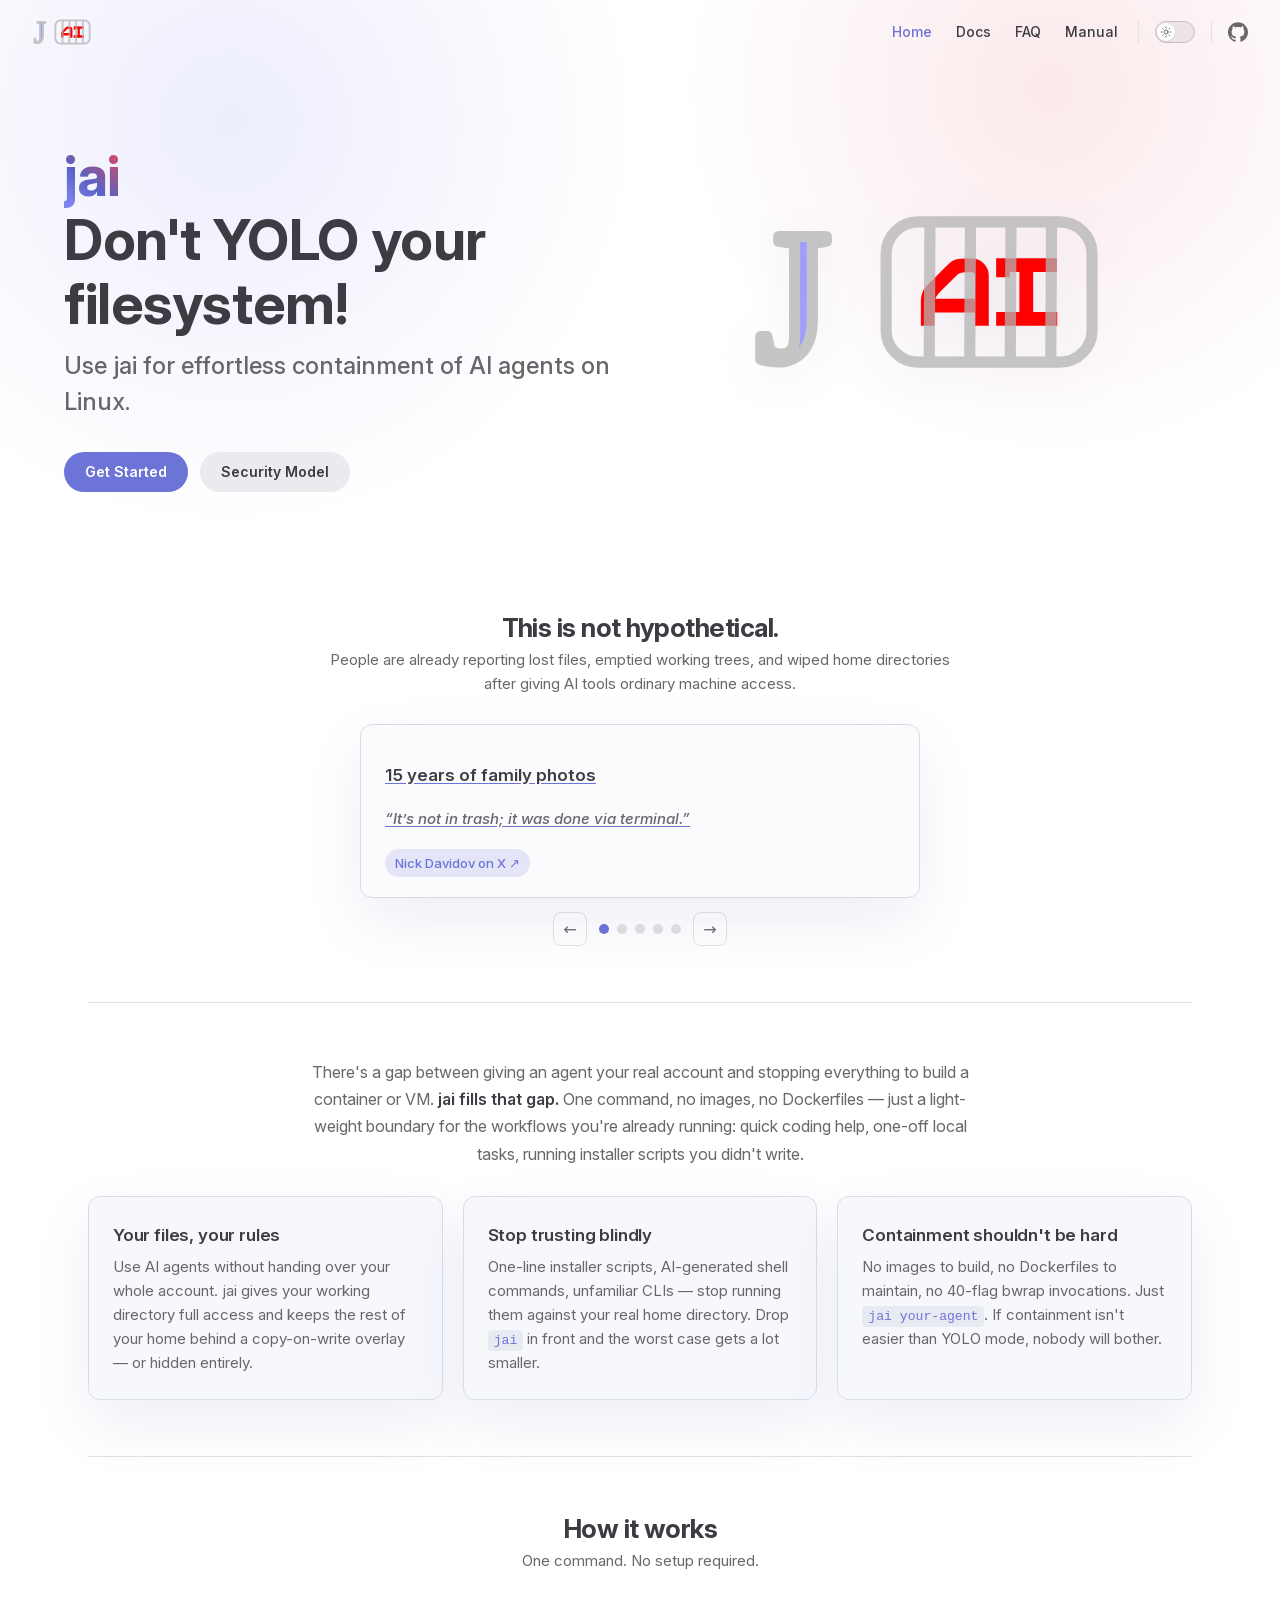
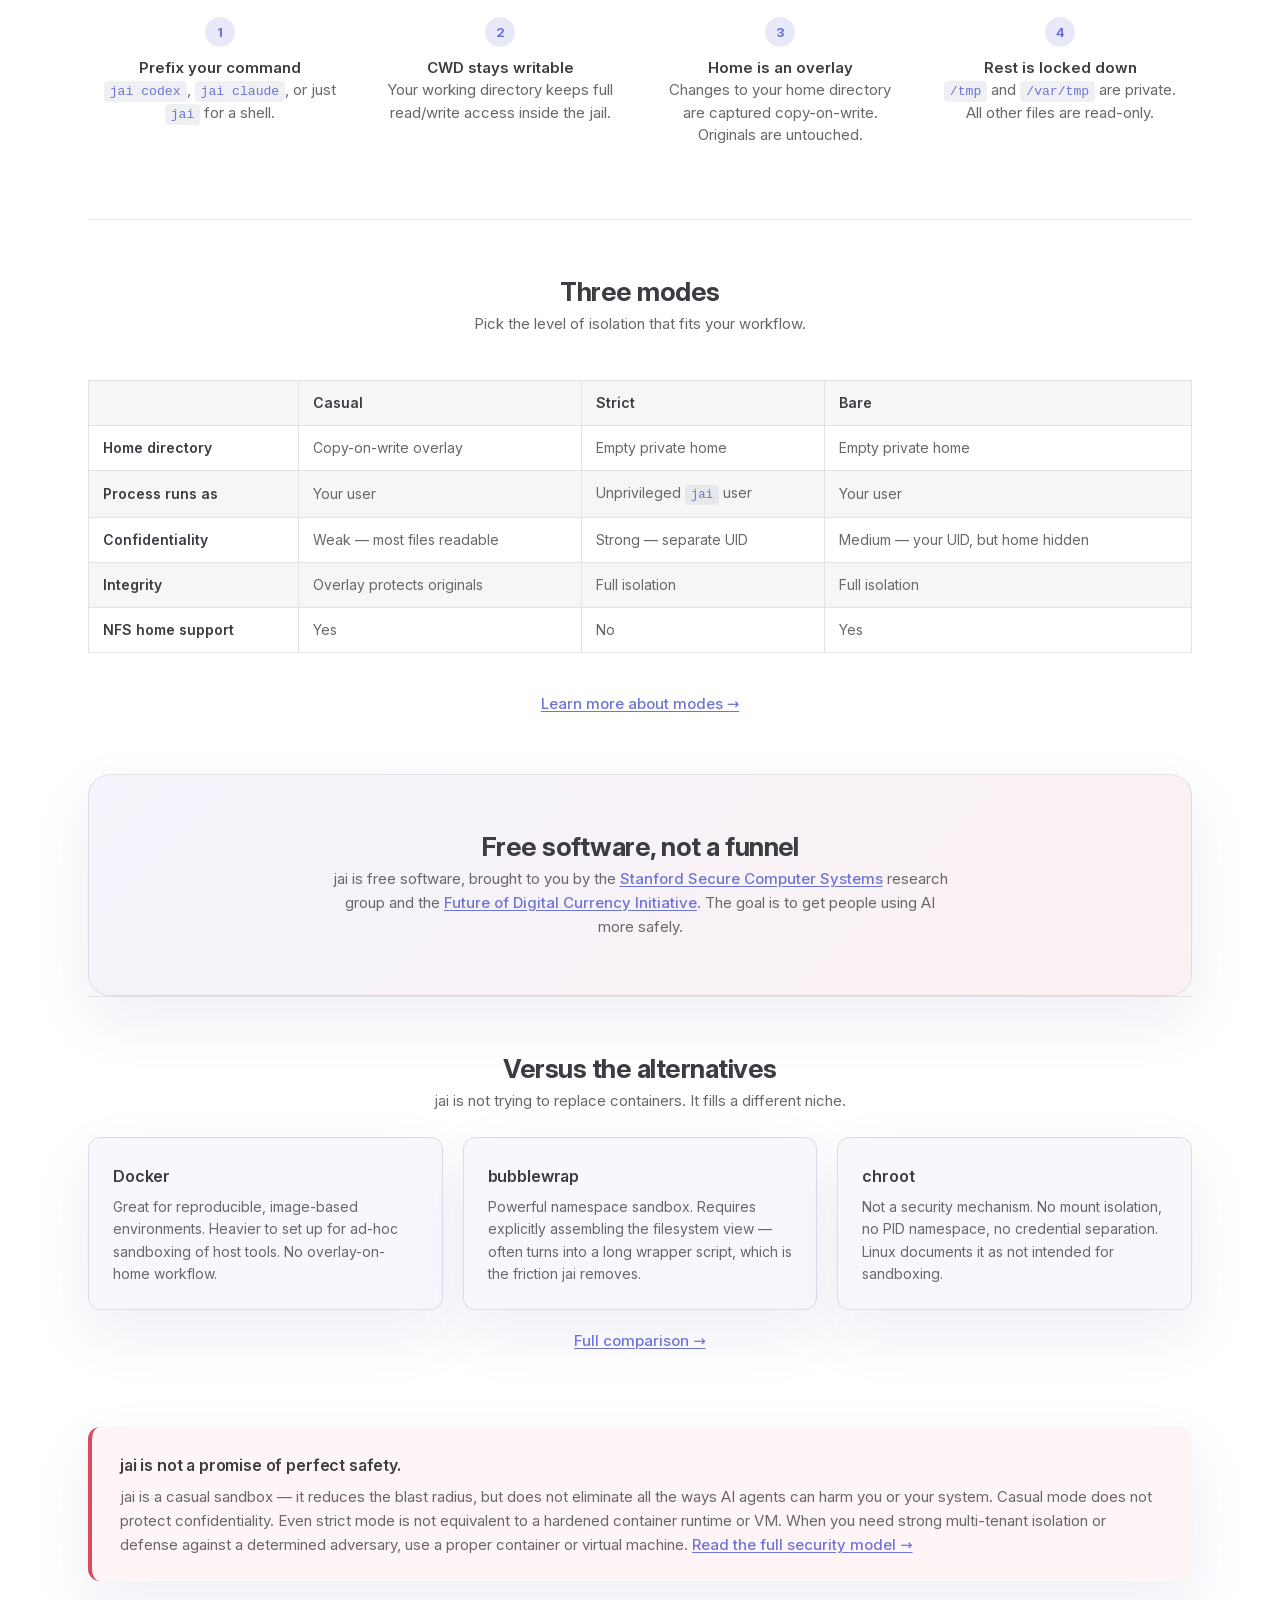
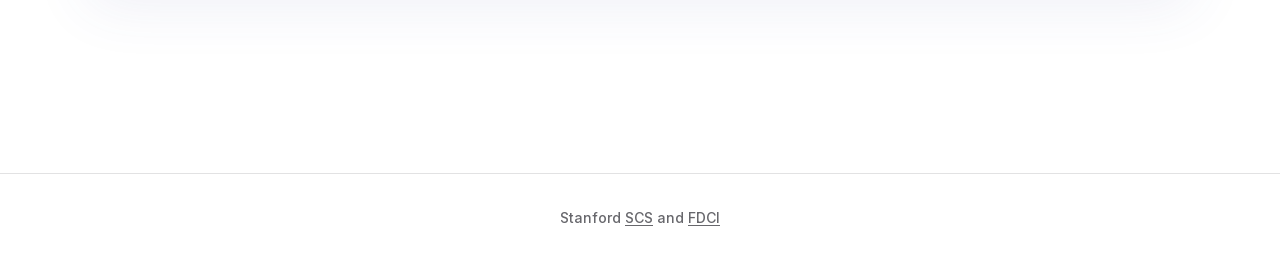
==== commit c4b6741d: "vitepress output" ====
--- a/index.html
+++ b/index.html
@@ -6,21 +6,21 @@
     <title>jai - easy containment for AI agents</title>
     <meta name="description" content="Super-lightweight Linux sandbox for AI agents">
     <meta name="generator" content="VitePress v1.6.4">
-    <link rel="preload stylesheet" href="/assets/style.DAZyTH0J.css" as="style">
+    <link rel="preload stylesheet" href="/assets/style.BYW52mwf.css" as="style">
     <link rel="preload stylesheet" href="/vp-icons.css" as="style">
     
     <script type="module" src="/assets/app.BrpueRPc.js"></script>
     <link rel="preload" href="/assets/inter-roman-latin.Di8DUHzh.woff2" as="font" type="font/woff2" crossorigin="">
     <link rel="modulepreload" href="/assets/chunks/theme.Dvjj_dE6.js">
     <link rel="modulepreload" href="/assets/chunks/framework.D7zHIyZF.js">
-    <link rel="modulepreload" href="/assets/index.md.BbubW9KS.lean.js">
+    <link rel="modulepreload" href="/assets/index.md.RLLI2Iuz.lean.js">
     <meta name="theme-color" content="#6d74d8">
     <script id="check-dark-mode">(()=>{const e=localStorage.getItem("vitepress-theme-appearance")||"auto",a=window.matchMedia("(prefers-color-scheme: dark)").matches;(!e||e==="auto"?a:e==="dark")&&document.documentElement.classList.add("dark")})();</script>
     <script id="check-mac-os">document.documentElement.classList.toggle("mac",/Mac|iPhone|iPod|iPad/i.test(navigator.platform));</script>
   </head>
   <body>
-    <div id="app"><div class="Layout" data-v-d8b57b2d><!--[--><!--]--><!--[--><span tabindex="-1" data-v-fcbfc0e0></span><a href="#VPContent" class="VPSkipLink visually-hidden" data-v-fcbfc0e0>Skip to content</a><!--]--><!----><header class="VPNav" data-v-d8b57b2d data-v-7ad780c2><div class="VPNavBar" data-v-7ad780c2 data-v-9fd4d1dd><div class="wrapper" data-v-9fd4d1dd><div class="container" data-v-9fd4d1dd><div class="title" data-v-9fd4d1dd><div class="VPNavBarTitle" data-v-9fd4d1dd data-v-9f43907a><a class="title" href="/" data-v-9f43907a><!--[--><!--[--><!--[--><!--[--><div class="jai-brand nav"><img src="/assets/logo.C7a5JZI0.svg" alt="" aria-hidden="true"></div><!--]--><!--]--><!--]--><!--]--><!----><!----><!--[--><!--]--></a></div></div><div class="content" data-v-9fd4d1dd><div class="content-body" data-v-9fd4d1dd><!--[--><!--]--><div class="VPNavBarSearch search" data-v-9fd4d1dd><!----></div><nav aria-labelledby="main-nav-aria-label" class="VPNavBarMenu menu" data-v-9fd4d1dd data-v-afb2845e><span id="main-nav-aria-label" class="visually-hidden" data-v-afb2845e> Main Navigation </span><!--[--><!--[--><a class="VPLink link VPNavBarMenuLink active" href="/" tabindex="0" data-v-afb2845e data-v-815115f5><!--[--><span data-v-815115f5>Home</span><!--]--></a><!--]--><!--[--><a class="VPLink link VPNavBarMenuLink" href="/quick-start.html" tabindex="0" data-v-afb2845e data-v-815115f5><!--[--><span data-v-815115f5>Docs</span><!--]--></a><!--]--><!--[--><a class="VPLink link VPNavBarMenuLink" href="/faq.html" tabindex="0" data-v-afb2845e data-v-815115f5><!--[--><span data-v-815115f5>FAQ</span><!--]--></a><!--]--><!--[--><a class="VPLink link VPNavBarMenuLink" href="/jai.1.html" tabindex="0" data-v-afb2845e data-v-815115f5><!--[--><span data-v-815115f5>Manual</span><!--]--></a><!--]--><!--]--></nav><!----><div class="VPNavBarAppearance appearance" data-v-9fd4d1dd data-v-3f90c1a5><button class="VPSwitch VPSwitchAppearance" type="button" role="switch" title aria-checked="false" data-v-3f90c1a5 data-v-be9742d9 data-v-b4ccac88><span class="check" data-v-b4ccac88><span class="icon" data-v-b4ccac88><!--[--><span class="vpi-sun sun" data-v-be9742d9></span><span class="vpi-moon moon" data-v-be9742d9></span><!--]--></span></span></button></div><div class="VPSocialLinks VPNavBarSocialLinks social-links" data-v-9fd4d1dd data-v-ef6192dc data-v-e71e869c><!--[--><a class="VPSocialLink no-icon" href="https://github.com/stanford-scs/jai" aria-label="github" target="_blank" rel="noopener" data-v-e71e869c data-v-60a9a2d3><span class="vpi-social-github"></span></a><!--]--></div><div class="VPFlyout VPNavBarExtra extra" data-v-9fd4d1dd data-v-f953d92f data-v-bfe7971f><button type="button" class="button" aria-haspopup="true" aria-expanded="false" aria-label="extra navigation" data-v-bfe7971f><span class="vpi-more-horizontal icon" data-v-bfe7971f></span></button><div class="menu" data-v-bfe7971f><div class="VPMenu" data-v-bfe7971f data-v-20ed86d6><!----><!--[--><!--[--><!----><div class="group" data-v-f953d92f><div class="item appearance" data-v-f953d92f><p class="label" data-v-f953d92f>Appearance</p><div class="appearance-action" data-v-f953d92f><button class="VPSwitch VPSwitchAppearance" type="button" role="switch" title aria-checked="false" data-v-f953d92f data-v-be9742d9 data-v-b4ccac88><span class="check" data-v-b4ccac88><span class="icon" data-v-b4ccac88><!--[--><span class="vpi-sun sun" data-v-be9742d9></span><span class="vpi-moon moon" data-v-be9742d9></span><!--]--></span></span></button></div></div></div><div class="group" data-v-f953d92f><div class="item social-links" data-v-f953d92f><div class="VPSocialLinks social-links-list" data-v-f953d92f data-v-e71e869c><!--[--><a class="VPSocialLink no-icon" href="https://github.com/stanford-scs/jai" aria-label="github" target="_blank" rel="noopener" data-v-e71e869c data-v-60a9a2d3><span class="vpi-social-github"></span></a><!--]--></div></div></div><!--]--><!--]--></div></div></div><!--[--><!--]--><button type="button" class="VPNavBarHamburger hamburger" aria-label="mobile navigation" aria-expanded="false" aria-controls="VPNavScreen" data-v-9fd4d1dd data-v-6bee1efd><span class="container" data-v-6bee1efd><span class="top" data-v-6bee1efd></span><span class="middle" data-v-6bee1efd></span><span class="bottom" data-v-6bee1efd></span></span></button></div></div></div></div><div class="divider" data-v-9fd4d1dd><div class="divider-line" data-v-9fd4d1dd></div></div></div><!----></header><!----><!----><div class="VPContent is-home" id="VPContent" data-v-d8b57b2d data-v-9a6c75ad><div class="VPHome" data-v-9a6c75ad data-v-e07eaea7><!--[--><!--]--><div class="VPHero has-image VPHomeHero" data-v-e07eaea7 data-v-dd8814ff><div class="container" data-v-dd8814ff><div class="main" data-v-dd8814ff><!--[--><!--]--><!--[--><h1 class="heading" data-v-dd8814ff><span class="name clip" data-v-dd8814ff>jai</span><span class="text" data-v-dd8814ff>Go hard on agents, not on your filesystem.</span></h1><p class="tagline" data-v-dd8814ff>Use jai for effortless containment of AI agents on Linux.</p><!--]--><!--[--><!--]--><div class="actions" data-v-dd8814ff><!--[--><div class="action" data-v-dd8814ff><a class="VPButton medium brand" href="/quick-start.html" data-v-dd8814ff data-v-93dc4167>Get Started</a></div><div class="action" data-v-dd8814ff><a class="VPButton medium alt" href="/security.html" data-v-dd8814ff data-v-93dc4167>Security Model</a></div><!--]--></div><!--[--><!--]--></div><div class="image" data-v-dd8814ff><div class="image-container" data-v-dd8814ff><div class="image-bg" data-v-dd8814ff></div><!--[--><!--[--><!--[--><!--[--><!--[--><div class="jai-brand hero"><img src="/assets/logo.C7a5JZI0.svg" alt="jai logo"></div><!--]--><!--]--><!--]--><!--]--><!--]--></div></div></div></div><!--[--><!--]--><!--[--><!--]--><!----><!--[--><!--]--><div class="vp-doc container" style="" data-v-e07eaea7 data-v-c141a4bd><!--[--><div style="position:relative;" data-v-e07eaea7><div><div class="home-content"><section class="incidents-section"><h2 id="this-is-not-hypothetical" tabindex="-1">This is not hypothetical. <a class="header-anchor" href="#this-is-not-hypothetical" aria-label="Permalink to &quot;This is not hypothetical.&quot;">​</a></h2><p>People are already reporting lost files, emptied working trees, and wiped home directories after giving AI tools ordinary machine access.</p><div class="incident-carousel" tabindex="0" role="region" aria-label="Reported filesystem incidents" aria-roledescription="carousel"><div class="incident-viewport"><!--[--><div class="active incident-card" role="group" aria-roledescription="slide" aria-label="Incident 1 of 5" aria-hidden="false"><a href="https://x.com/Nick_Davidov/status/2019982510478995782" target="_blank" rel="noopener noreferrer" class="incident-link" tabindex="0"><p class="incident-headline">15 years of family photos</p><p class="incident-quote">“It’s not in trash; it was done via terminal.”</p><span class="incident-source" data-type="x">Nick Davidov on X ↗ </span></a></div><div class="incident-card" role="group" aria-roledescription="slide" aria-label="Incident 2 of 5" aria-hidden="true"><a href="https://github.com/anthropics/claude-code/issues/10077" target="_blank" rel="noopener noreferrer" class="incident-link" tabindex="-1"><p class="incident-headline">Claude Code wiped a home directory</p><p class="incident-quote">“Complete loss of active development projects.”</p><span class="incident-source" data-type="github">Anthropic GitHub issue #10077 ↗ </span></a></div><div class="incident-card" role="group" aria-roledescription="slide" aria-label="Incident 3 of 5" aria-hidden="true"><a href="https://forum.cursor.com/t/cursor-deleted-all-files-in-directory/71183" target="_blank" rel="noopener noreferrer" class="incident-link" tabindex="-1"><p class="incident-headline">Cursor emptied a working tree</p><p class="incident-quote">“Everything just gone.”</p><span class="incident-source" data-type="forum">Cursor Community Forum ↗ </span></a></div><div class="incident-card" role="group" aria-roledescription="slide" aria-label="Incident 4 of 5" aria-hidden="true"><a href="https://www.reddit.com/r/google_antigravity/comments/1p82or6/google_antigravity_just_deleted_the_contents_of/" target="_blank" rel="noopener noreferrer" class="incident-link" tabindex="-1"><p class="incident-headline">Antigravity wiped a whole drive</p><p class="incident-quote">“My whole D drive was unintentionally wiped.”</p><span class="incident-source" data-type="reddit">Reddit post ↗ </span></a></div><div class="incident-card" role="group" aria-roledescription="slide" aria-label="Incident 5 of 5" aria-hidden="true"><a href="https://forum.cursor.com/t/cursor-deleted-100gb-of-files-from-my-computer/137711" target="_blank" rel="noopener noreferrer" class="incident-link" tabindex="-1"><p class="incident-headline">Cursor deleted 100GB</p><p class="incident-quote">“decided to delete 100GB from my computer.”</p><span class="incident-source" data-type="forum">Cursor Community Forum ↗ </span></a></div><!--]--></div><div class="incident-nav" role="group" aria-label="Slide controls"><button aria-label="Previous incident" class="incident-arrow">←</button><div class="incident-dots"><!--[--><button class="active incident-dot" aria-label="Go to slide 1: 15 years of family photos" aria-current="true"></button><button class="incident-dot" aria-label="Go to slide 2: Claude Code wiped a home directory"></button><button class="incident-dot" aria-label="Go to slide 3: Cursor emptied a working tree"></button><button class="incident-dot" aria-label="Go to slide 4: Antigravity wiped a whole drive"></button><button class="incident-dot" aria-label="Go to slide 5: Cursor deleted 100GB"></button><!--]--></div><button aria-label="Next incident" class="incident-arrow">→</button></div></div></section><section class="reasons-section"><p>There&#39;s a gap between giving an agent your real account and stopping everything to build a container or VM. <strong>jai fills that gap.</strong> One command, no images, no Dockerfiles — just a light-weight boundary for the workflows you&#39;re already running: quick coding help, one-off local tasks, running installer scripts you didn&#39;t write.</p><div class="reason-grid"><div class="reason-card"><h3>Your files, your rules</h3><p>Use AI agents without handing over your whole account. jai gives your working directory full access and keeps the rest of your home behind a copy-on-write overlay — or hidden entirely.</p></div><div class="reason-card"><h3>Stop trusting blindly</h3><p>One-line installer scripts, AI-generated shell commands, unfamiliar CLIs — stop running them against your real home directory. Drop <code>jai</code> in front and the worst case gets a lot smaller.</p></div><div class="reason-card"><h3>Containment shouldn&#39;t be hard</h3><p>No images to build, no Dockerfiles to maintain, no 40-flag bwrap invocations. Just <code>jai your-agent</code>. If containment isn&#39;t easier than YOLO mode, nobody will bother.</p></div></div></section><section class="how-section"><h2 id="how-it-works" tabindex="-1">How it works <a class="header-anchor" href="#how-it-works" aria-label="Permalink to &quot;How it works&quot;">​</a></h2><p>One command. No setup required.</p><div class="steps-grid"><div class="step"><span class="step-num">1</span><p><strong>Prefix your command</strong><br><code>jai codex</code>, <code>jai claude</code>, or just <code>jai</code> for a shell.</p></div><div class="step"><span class="step-num">2</span><p><strong>CWD stays writable</strong><br>Your working directory keeps full read/write access inside the jail.</p></div><div class="step"><span class="step-num">3</span><p><strong>Home is an overlay</strong><br>Changes to your home directory are captured copy-on-write. Originals are untouched.</p></div><div class="step"><span class="step-num">4</span><p><strong>Rest is locked down</strong><br><code>/tmp</code> and <code>/var/tmp</code> are private. All other files are read-only.</p></div></div></section><section class="modes-section"><h2 id="three-modes" tabindex="-1">Three modes <a class="header-anchor" href="#three-modes" aria-label="Permalink to &quot;Three modes&quot;">​</a></h2><p>Pick the level of isolation that fits your workflow.</p><div class="mode-table"><table tabindex="0"><thead><tr><th></th><th>Casual</th><th>Strict</th><th>Bare</th></tr></thead><tbody><tr><td>Home directory</td><td>Copy-on-write overlay</td><td>Empty private home</td><td>Empty private home</td></tr><tr><td>Process runs as</td><td>Your user</td><td>Unprivileged <code>jai</code> user</td><td>Your user</td></tr><tr><td>Confidentiality</td><td>Weak — most files readable</td><td>Strong — separate UID</td><td>Medium — your UID, but home hidden</td></tr><tr><td>Integrity</td><td>Overlay protects originals</td><td>Full isolation</td><td>Full isolation</td></tr><tr><td>NFS home support</td><td>Yes</td><td>No</td><td>Yes</td></tr></tbody></table></div><div class="section-link"><p><a href="/modes.html">Learn more about modes →</a></p></div></section><section class="free-section"><h2 id="free-software-not-a-funnel" tabindex="-1">Free software, not a funnel <a class="header-anchor" href="#free-software-not-a-funnel" aria-label="Permalink to &quot;Free software, not a funnel&quot;">​</a></h2><p>jai is free software, brought to you by the <a href="https://www.scs.stanford.edu/" target="_blank" rel="noreferrer">Stanford Secure Computer Systems</a> research group and the <a href="https://fdc.stanford.edu/" target="_blank" rel="noreferrer">Future of Digital Currency Initiative</a>. The goal is to get people using AI more safely.</p></section><section class="compare-section"><h2 id="versus-the-alternatives" tabindex="-1">Versus the alternatives <a class="header-anchor" href="#versus-the-alternatives" aria-label="Permalink to &quot;Versus the alternatives&quot;">​</a></h2><p>jai is not trying to replace containers. It fills a different niche.</p><div class="compare-grid"><div class="compare-card"><h3>Docker</h3><p>Great for reproducible, image-based environments. Heavier to set up for ad-hoc sandboxing of host tools. No overlay-on-home workflow.</p></div><div class="compare-card"><h3>bubblewrap</h3><p>Powerful namespace sandbox. Requires explicitly assembling the filesystem view — often turns into a long wrapper script, which is the friction jai removes.</p></div><div class="compare-card"><h3>chroot</h3><p>Not a security mechanism. No mount isolation, no PID namespace, no credential separation. Linux documents it as not intended for sandboxing.</p></div></div><div class="section-link"><p><a href="/comparison.html">Full comparison →</a></p></div></section><div class="honest-callout"><h3>jai is not a promise of perfect safety.</h3><p>jai is a casual sandbox — it reduces the blast radius, but does not eliminate all the ways AI agents can harm you or your system. Casual mode does not protect confidentiality. Even strict mode is not equivalent to a hardened container runtime or VM. When you need strong multi-tenant isolation or defense against a determined adversary, use a proper container or virtual machine. <a href="/security.html">Read the full security model →</a></p></div></div></div></div><!--]--></div></div></div><footer class="VPFooter" data-v-d8b57b2d data-v-566314d4><div class="container" data-v-566314d4><p class="message" data-v-566314d4>Stanford <a href="https://www.scs.stanford.edu/">SCS</a> and <a href="https://fdc.stanford.edu">FDCI</a></p><!----></div></footer><!--[--><!--]--></div></div>
-    <script>window.__VP_HASH_MAP__=JSON.parse("{\"arch-vm.md\":\"C6MKwmxR\",\"comparison.md\":\"D2zLo0gn\",\"configuration.md\":\"bI6oJyyd\",\"contributing.md\":\"D4m3iJVb\",\"faq.md\":\"FyXlc4_1\",\"index.md\":\"BbubW9KS\",\"install.md\":\"DqY6B3-r\",\"jai.1.md\":\"CQHuj5_m\",\"modes.md\":\"DXrzCtUB\",\"quick-start.md\":\"BcmRbld8\",\"recipes.md\":\"C2Q1mid9\",\"security.md\":\"Dh8Z0ZJg\"}");window.__VP_SITE_DATA__=JSON.parse("{\"lang\":\"en-US\",\"dir\":\"ltr\",\"title\":\"jai - easy containment for AI agents\",\"description\":\"Super-lightweight Linux sandbox for AI agents\",\"base\":\"/\",\"head\":[],\"router\":{\"prefetchLinks\":true},\"appearance\":true,\"themeConfig\":{\"siteTitle\":false,\"nav\":[{\"text\":\"Home\",\"link\":\"/\"},{\"text\":\"Docs\",\"link\":\"/quick-start\"},{\"text\":\"FAQ\",\"link\":\"/faq\"},{\"text\":\"Manual\",\"link\":\"jai.1\"}],\"sidebar\":[{\"text\":\"Guide\",\"items\":[{\"text\":\"Install / Build\",\"link\":\"/install\"},{\"text\":\"Quick Start\",\"link\":\"/quick-start\"},{\"text\":\"Modes\",\"link\":\"/modes\"},{\"text\":\"Configuration\",\"link\":\"/configuration\"},{\"text\":\"Recipes\",\"link\":\"/recipes\"},{\"text\":\"Security Model\",\"link\":\"/security\"},{\"text\":\"Comparison\",\"link\":\"/comparison\"},{\"text\":\"FAQ\",\"link\":\"/faq\"},{\"text\":\"Manual\",\"link\":\"/jai.1\"},{\"text\":\"Arch VM Setup\",\"link\":\"/arch-vm\"},{\"text\":\"Contributing\",\"link\":\"/contributing\"}]}],\"socialLinks\":[{\"icon\":\"github\",\"link\":\"https://github.com/stanford-scs/jai\"}],\"footer\":{\"message\":\"Stanford <a href=\\\"https://www.scs.stanford.edu/\\\">SCS</a> and <a href=\\\"https://fdc.stanford.edu\\\">FDCI</a>\"}},\"locales\":{},\"scrollOffset\":134,\"cleanUrls\":false}");</script>
+    <div id="app"><div class="Layout" data-v-d8b57b2d><!--[--><!--]--><!--[--><span tabindex="-1" data-v-fcbfc0e0></span><a href="#VPContent" class="VPSkipLink visually-hidden" data-v-fcbfc0e0>Skip to content</a><!--]--><!----><header class="VPNav" data-v-d8b57b2d data-v-7ad780c2><div class="VPNavBar" data-v-7ad780c2 data-v-9fd4d1dd><div class="wrapper" data-v-9fd4d1dd><div class="container" data-v-9fd4d1dd><div class="title" data-v-9fd4d1dd><div class="VPNavBarTitle" data-v-9fd4d1dd data-v-9f43907a><a class="title" href="/" data-v-9f43907a><!--[--><!--[--><!--[--><!--[--><div class="jai-brand nav"><img src="/assets/logo.C7a5JZI0.svg" alt="" aria-hidden="true"></div><!--]--><!--]--><!--]--><!--]--><!----><!----><!--[--><!--]--></a></div></div><div class="content" data-v-9fd4d1dd><div class="content-body" data-v-9fd4d1dd><!--[--><!--]--><div class="VPNavBarSearch search" data-v-9fd4d1dd><!----></div><nav aria-labelledby="main-nav-aria-label" class="VPNavBarMenu menu" data-v-9fd4d1dd data-v-afb2845e><span id="main-nav-aria-label" class="visually-hidden" data-v-afb2845e> Main Navigation </span><!--[--><!--[--><a class="VPLink link VPNavBarMenuLink active" href="/" tabindex="0" data-v-afb2845e data-v-815115f5><!--[--><span data-v-815115f5>Home</span><!--]--></a><!--]--><!--[--><a class="VPLink link VPNavBarMenuLink" href="/quick-start.html" tabindex="0" data-v-afb2845e data-v-815115f5><!--[--><span data-v-815115f5>Docs</span><!--]--></a><!--]--><!--[--><a class="VPLink link VPNavBarMenuLink" href="/faq.html" tabindex="0" data-v-afb2845e data-v-815115f5><!--[--><span data-v-815115f5>FAQ</span><!--]--></a><!--]--><!--[--><a class="VPLink link VPNavBarMenuLink" href="/jai.1.html" tabindex="0" data-v-afb2845e data-v-815115f5><!--[--><span data-v-815115f5>Manual</span><!--]--></a><!--]--><!--]--></nav><!----><div class="VPNavBarAppearance appearance" data-v-9fd4d1dd data-v-3f90c1a5><button class="VPSwitch VPSwitchAppearance" type="button" role="switch" title aria-checked="false" data-v-3f90c1a5 data-v-be9742d9 data-v-b4ccac88><span class="check" data-v-b4ccac88><span class="icon" data-v-b4ccac88><!--[--><span class="vpi-sun sun" data-v-be9742d9></span><span class="vpi-moon moon" data-v-be9742d9></span><!--]--></span></span></button></div><div class="VPSocialLinks VPNavBarSocialLinks social-links" data-v-9fd4d1dd data-v-ef6192dc data-v-e71e869c><!--[--><a class="VPSocialLink no-icon" href="https://github.com/stanford-scs/jai" aria-label="github" target="_blank" rel="noopener" data-v-e71e869c data-v-60a9a2d3><span class="vpi-social-github"></span></a><!--]--></div><div class="VPFlyout VPNavBarExtra extra" data-v-9fd4d1dd data-v-f953d92f data-v-bfe7971f><button type="button" class="button" aria-haspopup="true" aria-expanded="false" aria-label="extra navigation" data-v-bfe7971f><span class="vpi-more-horizontal icon" data-v-bfe7971f></span></button><div class="menu" data-v-bfe7971f><div class="VPMenu" data-v-bfe7971f data-v-20ed86d6><!----><!--[--><!--[--><!----><div class="group" data-v-f953d92f><div class="item appearance" data-v-f953d92f><p class="label" data-v-f953d92f>Appearance</p><div class="appearance-action" data-v-f953d92f><button class="VPSwitch VPSwitchAppearance" type="button" role="switch" title aria-checked="false" data-v-f953d92f data-v-be9742d9 data-v-b4ccac88><span class="check" data-v-b4ccac88><span class="icon" data-v-b4ccac88><!--[--><span class="vpi-sun sun" data-v-be9742d9></span><span class="vpi-moon moon" data-v-be9742d9></span><!--]--></span></span></button></div></div></div><div class="group" data-v-f953d92f><div class="item social-links" data-v-f953d92f><div class="VPSocialLinks social-links-list" data-v-f953d92f data-v-e71e869c><!--[--><a class="VPSocialLink no-icon" href="https://github.com/stanford-scs/jai" aria-label="github" target="_blank" rel="noopener" data-v-e71e869c data-v-60a9a2d3><span class="vpi-social-github"></span></a><!--]--></div></div></div><!--]--><!--]--></div></div></div><!--[--><!--]--><button type="button" class="VPNavBarHamburger hamburger" aria-label="mobile navigation" aria-expanded="false" aria-controls="VPNavScreen" data-v-9fd4d1dd data-v-6bee1efd><span class="container" data-v-6bee1efd><span class="top" data-v-6bee1efd></span><span class="middle" data-v-6bee1efd></span><span class="bottom" data-v-6bee1efd></span></span></button></div></div></div></div><div class="divider" data-v-9fd4d1dd><div class="divider-line" data-v-9fd4d1dd></div></div></div><!----></header><!----><!----><div class="VPContent is-home" id="VPContent" data-v-d8b57b2d data-v-9a6c75ad><div class="VPHome" data-v-9a6c75ad data-v-e07eaea7><!--[--><!--]--><div class="VPHero has-image VPHomeHero" data-v-e07eaea7 data-v-dd8814ff><div class="container" data-v-dd8814ff><div class="main" data-v-dd8814ff><!--[--><!--]--><!--[--><h1 class="heading" data-v-dd8814ff><span class="name clip" data-v-dd8814ff>jai</span><span class="text" data-v-dd8814ff>Don't YOLO your filesystem!</span></h1><p class="tagline" data-v-dd8814ff>Use jai for effortless containment of AI agents on Linux.</p><!--]--><!--[--><!--]--><div class="actions" data-v-dd8814ff><!--[--><div class="action" data-v-dd8814ff><a class="VPButton medium brand" href="/quick-start.html" data-v-dd8814ff data-v-93dc4167>Get Started</a></div><div class="action" data-v-dd8814ff><a class="VPButton medium alt" href="/security.html" data-v-dd8814ff data-v-93dc4167>Security Model</a></div><!--]--></div><!--[--><!--]--></div><div class="image" data-v-dd8814ff><div class="image-container" data-v-dd8814ff><div class="image-bg" data-v-dd8814ff></div><!--[--><!--[--><!--[--><!--[--><!--[--><div class="jai-brand hero"><img src="/assets/logo.C7a5JZI0.svg" alt="jai logo"></div><!--]--><!--]--><!--]--><!--]--><!--]--></div></div></div></div><!--[--><!--]--><!--[--><!--]--><!----><!--[--><!--]--><div class="vp-doc container" style="" data-v-e07eaea7 data-v-c141a4bd><!--[--><div style="position:relative;" data-v-e07eaea7><div><div class="home-content"><section class="incidents-section"><h2 id="this-is-not-hypothetical" tabindex="-1">This is not hypothetical. <a class="header-anchor" href="#this-is-not-hypothetical" aria-label="Permalink to &quot;This is not hypothetical.&quot;">​</a></h2><p>People are already reporting lost files, emptied working trees, and wiped home directories after giving AI tools ordinary machine access.</p><div class="incident-carousel" tabindex="0" role="region" aria-label="Reported filesystem incidents" aria-roledescription="carousel"><div class="incident-viewport"><!--[--><div class="active incident-card" role="group" aria-roledescription="slide" aria-label="Incident 1 of 5" aria-hidden="false"><a href="https://x.com/Nick_Davidov/status/2019982510478995782" target="_blank" rel="noopener noreferrer" class="incident-link" tabindex="0"><p class="incident-headline">15 years of family photos</p><p class="incident-quote">“It’s not in trash; it was done via terminal.”</p><span class="incident-source" data-type="x">Nick Davidov on X ↗ </span></a></div><div class="incident-card" role="group" aria-roledescription="slide" aria-label="Incident 2 of 5" aria-hidden="true"><a href="https://github.com/anthropics/claude-code/issues/10077" target="_blank" rel="noopener noreferrer" class="incident-link" tabindex="-1"><p class="incident-headline">Claude Code wiped a home directory</p><p class="incident-quote">“Complete loss of active development projects.”</p><span class="incident-source" data-type="github">Anthropic GitHub issue #10077 ↗ </span></a></div><div class="incident-card" role="group" aria-roledescription="slide" aria-label="Incident 3 of 5" aria-hidden="true"><a href="https://forum.cursor.com/t/cursor-deleted-all-files-in-directory/71183" target="_blank" rel="noopener noreferrer" class="incident-link" tabindex="-1"><p class="incident-headline">Cursor emptied a working tree</p><p class="incident-quote">“Everything just gone.”</p><span class="incident-source" data-type="forum">Cursor Community Forum ↗ </span></a></div><div class="incident-card" role="group" aria-roledescription="slide" aria-label="Incident 4 of 5" aria-hidden="true"><a href="https://www.reddit.com/r/google_antigravity/comments/1p82or6/google_antigravity_just_deleted_the_contents_of/" target="_blank" rel="noopener noreferrer" class="incident-link" tabindex="-1"><p class="incident-headline">Antigravity wiped a whole drive</p><p class="incident-quote">“My whole D drive was unintentionally wiped.”</p><span class="incident-source" data-type="reddit">Reddit post ↗ </span></a></div><div class="incident-card" role="group" aria-roledescription="slide" aria-label="Incident 5 of 5" aria-hidden="true"><a href="https://forum.cursor.com/t/cursor-deleted-100gb-of-files-from-my-computer/137711" target="_blank" rel="noopener noreferrer" class="incident-link" tabindex="-1"><p class="incident-headline">Cursor deleted 100GB</p><p class="incident-quote">“decided to delete 100GB from my computer.”</p><span class="incident-source" data-type="forum">Cursor Community Forum ↗ </span></a></div><!--]--></div><div class="incident-nav" role="group" aria-label="Slide controls"><button aria-label="Previous incident" class="incident-arrow">←</button><div class="incident-dots"><!--[--><button class="active incident-dot" aria-label="Go to slide 1: 15 years of family photos" aria-current="true"></button><button class="incident-dot" aria-label="Go to slide 2: Claude Code wiped a home directory"></button><button class="incident-dot" aria-label="Go to slide 3: Cursor emptied a working tree"></button><button class="incident-dot" aria-label="Go to slide 4: Antigravity wiped a whole drive"></button><button class="incident-dot" aria-label="Go to slide 5: Cursor deleted 100GB"></button><!--]--></div><button aria-label="Next incident" class="incident-arrow">→</button></div></div></section><section class="reasons-section"><p>There&#39;s a gap between giving an agent your real account and stopping everything to build a container or VM. <strong>jai fills that gap.</strong> One command, no images, no Dockerfiles — just a light-weight boundary for the workflows you&#39;re already running: quick coding help, one-off local tasks, running installer scripts you didn&#39;t write.</p><div class="reason-grid"><div class="reason-card"><h3>Your files, your rules</h3><p>Use AI agents without handing over your whole account. jai gives your working directory full access and keeps the rest of your home behind a copy-on-write overlay — or hidden entirely.</p></div><div class="reason-card"><h3>Stop trusting blindly</h3><p>One-line installer scripts, AI-generated shell commands, unfamiliar CLIs — stop running them against your real home directory. Drop <code>jai</code> in front and the worst case gets a lot smaller.</p></div><div class="reason-card"><h3>Containment shouldn&#39;t be hard</h3><p>No images to build, no Dockerfiles to maintain, no 40-flag bwrap invocations. Just <code>jai your-agent</code>. If containment isn&#39;t easier than YOLO mode, nobody will bother.</p></div></div></section><section class="how-section"><h2 id="how-it-works" tabindex="-1">How it works <a class="header-anchor" href="#how-it-works" aria-label="Permalink to &quot;How it works&quot;">​</a></h2><p>One command. No setup required.</p><div class="steps-grid"><div class="step"><span class="step-num">1</span><p><strong>Prefix your command</strong><br><code>jai codex</code>, <code>jai claude</code>, or just <code>jai</code> for a shell.</p></div><div class="step"><span class="step-num">2</span><p><strong>CWD stays writable</strong><br>Your working directory keeps full read/write access inside the jail.</p></div><div class="step"><span class="step-num">3</span><p><strong>Home is an overlay</strong><br>Changes to your home directory are captured copy-on-write. Originals are untouched.</p></div><div class="step"><span class="step-num">4</span><p><strong>Rest is locked down</strong><br><code>/tmp</code> and <code>/var/tmp</code> are private. All other files are read-only.</p></div></div></section><section class="modes-section"><h2 id="three-modes" tabindex="-1">Three modes <a class="header-anchor" href="#three-modes" aria-label="Permalink to &quot;Three modes&quot;">​</a></h2><p>Pick the level of isolation that fits your workflow.</p><div class="mode-table"><table tabindex="0"><thead><tr><th></th><th>Casual</th><th>Strict</th><th>Bare</th></tr></thead><tbody><tr><td>Home directory</td><td>Copy-on-write overlay</td><td>Empty private home</td><td>Empty private home</td></tr><tr><td>Process runs as</td><td>Your user</td><td>Unprivileged <code>jai</code> user</td><td>Your user</td></tr><tr><td>Confidentiality</td><td>Weak — most files readable</td><td>Strong — separate UID</td><td>Medium — your UID, but home hidden</td></tr><tr><td>Integrity</td><td>Overlay protects originals</td><td>Full isolation</td><td>Full isolation</td></tr><tr><td>NFS home support</td><td>Yes</td><td>No</td><td>Yes</td></tr></tbody></table></div><div class="section-link"><p><a href="/modes.html">Learn more about modes →</a></p></div></section><section class="free-section"><h2 id="free-software-not-a-funnel" tabindex="-1">Free software, not a funnel <a class="header-anchor" href="#free-software-not-a-funnel" aria-label="Permalink to &quot;Free software, not a funnel&quot;">​</a></h2><p>jai is free software, brought to you by the <a href="https://www.scs.stanford.edu/" target="_blank" rel="noreferrer">Stanford Secure Computer Systems</a> research group and the <a href="https://fdc.stanford.edu/" target="_blank" rel="noreferrer">Future of Digital Currency Initiative</a>. The goal is to get people using AI more safely.</p></section><section class="compare-section"><h2 id="versus-the-alternatives" tabindex="-1">Versus the alternatives <a class="header-anchor" href="#versus-the-alternatives" aria-label="Permalink to &quot;Versus the alternatives&quot;">​</a></h2><p>jai is not trying to replace containers. It fills a different niche.</p><div class="compare-grid"><div class="compare-card"><h3>Docker</h3><p>Great for reproducible, image-based environments. Heavier to set up for ad-hoc sandboxing of host tools. No overlay-on-home workflow.</p></div><div class="compare-card"><h3>bubblewrap</h3><p>Powerful namespace sandbox. Requires explicitly assembling the filesystem view — often turns into a long wrapper script, which is the friction jai removes.</p></div><div class="compare-card"><h3>chroot</h3><p>Not a security mechanism. No mount isolation, no PID namespace, no credential separation. Linux documents it as not intended for sandboxing.</p></div></div><div class="section-link"><p><a href="/comparison.html">Full comparison →</a></p></div></section><div class="honest-callout"><h3>jai is not a promise of perfect safety.</h3><p>jai is a casual sandbox — it reduces the blast radius, but does not eliminate all the ways AI agents can harm you or your system. Casual mode does not protect confidentiality. Even strict mode is not equivalent to a hardened container runtime or VM. When you need strong multi-tenant isolation or defense against a determined adversary, use a proper container or virtual machine. <a href="/security.html">Read the full security model →</a></p></div></div></div></div><!--]--></div></div></div><footer class="VPFooter" data-v-d8b57b2d data-v-566314d4><div class="container" data-v-566314d4><p class="message" data-v-566314d4>Stanford <a href="https://www.scs.stanford.edu/">SCS</a> and <a href="https://fdc.stanford.edu">FDCI</a></p><!----></div></footer><!--[--><!--]--></div></div>
+    <script>window.__VP_HASH_MAP__=JSON.parse("{\"arch-vm.md\":\"C6MKwmxR\",\"comparison.md\":\"D2zLo0gn\",\"configuration.md\":\"CNivb8Nd\",\"contributing.md\":\"D4m3iJVb\",\"faq.md\":\"Calm1KdA\",\"index.md\":\"RLLI2Iuz\",\"install.md\":\"CvtbsZdN\",\"jai.1.md\":\"sOUtgBcW\",\"modes.md\":\"DXrzCtUB\",\"quick-start.md\":\"B-2snAY4\",\"recipes.md\":\"SSujxxqc\",\"security.md\":\"Dh8Z0ZJg\"}");window.__VP_SITE_DATA__=JSON.parse("{\"lang\":\"en-US\",\"dir\":\"ltr\",\"title\":\"jai - easy containment for AI agents\",\"description\":\"Super-lightweight Linux sandbox for AI agents\",\"base\":\"/\",\"head\":[],\"router\":{\"prefetchLinks\":true},\"appearance\":true,\"themeConfig\":{\"siteTitle\":false,\"nav\":[{\"text\":\"Home\",\"link\":\"/\"},{\"text\":\"Docs\",\"link\":\"/quick-start\"},{\"text\":\"FAQ\",\"link\":\"/faq\"},{\"text\":\"Manual\",\"link\":\"jai.1\"}],\"sidebar\":[{\"text\":\"Guide\",\"items\":[{\"text\":\"Install / Build\",\"link\":\"/install\"},{\"text\":\"Quick Start\",\"link\":\"/quick-start\"},{\"text\":\"Modes\",\"link\":\"/modes\"},{\"text\":\"Configuration\",\"link\":\"/configuration\"},{\"text\":\"Recipes\",\"link\":\"/recipes\"},{\"text\":\"Security Model\",\"link\":\"/security\"},{\"text\":\"Comparison\",\"link\":\"/comparison\"},{\"text\":\"FAQ\",\"link\":\"/faq\"},{\"text\":\"Manual\",\"link\":\"/jai.1\"},{\"text\":\"Arch VM Setup\",\"link\":\"/arch-vm\"},{\"text\":\"Contributing\",\"link\":\"/contributing\"}]}],\"socialLinks\":[{\"icon\":\"github\",\"link\":\"https://github.com/stanford-scs/jai\"}],\"footer\":{\"message\":\"Stanford <a href=\\\"https://www.scs.stanford.edu/\\\">SCS</a> and <a href=\\\"https://fdc.stanford.edu\\\">FDCI</a>\"}},\"locales\":{},\"scrollOffset\":134,\"cleanUrls\":false}");</script>
     
   </body>
 </html>
--- a/assets/style.BYW52mwf.css
+++ b/assets/style.BYW52mwf.css
@@ -0,0 +1 @@
+@font-face{font-family:Inter;font-style:normal;font-weight:100 900;font-display:swap;src:url(/assets/inter-roman-cyrillic-ext.BBPuwvHQ.woff2) format("woff2");unicode-range:U+0460-052F,U+1C80-1C88,U+20B4,U+2DE0-2DFF,U+A640-A69F,U+FE2E-FE2F}@font-face{font-family:Inter;font-style:normal;font-weight:100 900;font-display:swap;src:url(/assets/inter-roman-cyrillic.C5lxZ8CY.woff2) format("woff2");unicode-range:U+0301,U+0400-045F,U+0490-0491,U+04B0-04B1,U+2116}@font-face{font-family:Inter;font-style:normal;font-weight:100 900;font-display:swap;src:url(/assets/inter-roman-greek-ext.CqjqNYQ-.woff2) format("woff2");unicode-range:U+1F00-1FFF}@font-face{font-family:Inter;font-style:normal;font-weight:100 900;font-display:swap;src:url(/assets/inter-roman-greek.BBVDIX6e.woff2) format("woff2");unicode-range:U+0370-0377,U+037A-037F,U+0384-038A,U+038C,U+038E-03A1,U+03A3-03FF}@font-face{font-family:Inter;font-style:normal;font-weight:100 900;font-display:swap;src:url(/assets/inter-roman-vietnamese.BjW4sHH5.woff2) format("woff2");unicode-range:U+0102-0103,U+0110-0111,U+0128-0129,U+0168-0169,U+01A0-01A1,U+01AF-01B0,U+0300-0301,U+0303-0304,U+0308-0309,U+0323,U+0329,U+1EA0-1EF9,U+20AB}@font-face{font-family:Inter;font-style:normal;font-weight:100 900;font-display:swap;src:url(/assets/inter-roman-latin-ext.4ZJIpNVo.woff2) format("woff2");unicode-range:U+0100-02AF,U+0304,U+0308,U+0329,U+1E00-1E9F,U+1EF2-1EFF,U+2020,U+20A0-20AB,U+20AD-20C0,U+2113,U+2C60-2C7F,U+A720-A7FF}@font-face{font-family:Inter;font-style:normal;font-weight:100 900;font-display:swap;src:url(/assets/inter-roman-latin.Di8DUHzh.woff2) format("woff2");unicode-range:U+0000-00FF,U+0131,U+0152-0153,U+02BB-02BC,U+02C6,U+02DA,U+02DC,U+0304,U+0308,U+0329,U+2000-206F,U+2074,U+20AC,U+2122,U+2191,U+2193,U+2212,U+2215,U+FEFF,U+FFFD}@font-face{font-family:Inter;font-style:italic;font-weight:100 900;font-display:swap;src:url(/assets/inter-italic-cyrillic-ext.r48I6akx.woff2) format("woff2");unicode-range:U+0460-052F,U+1C80-1C88,U+20B4,U+2DE0-2DFF,U+A640-A69F,U+FE2E-FE2F}@font-face{font-family:Inter;font-style:italic;font-weight:100 900;font-display:swap;src:url(/assets/inter-italic-cyrillic.By2_1cv3.woff2) format("woff2");unicode-range:U+0301,U+0400-045F,U+0490-0491,U+04B0-04B1,U+2116}@font-face{font-family:Inter;font-style:italic;font-weight:100 900;font-display:swap;src:url(/assets/inter-italic-greek-ext.1u6EdAuj.woff2) format("woff2");unicode-range:U+1F00-1FFF}@font-face{font-family:Inter;font-style:italic;font-weight:100 900;font-display:swap;src:url(/assets/inter-italic-greek.DJ8dCoTZ.woff2) format("woff2");unicode-range:U+0370-0377,U+037A-037F,U+0384-038A,U+038C,U+038E-03A1,U+03A3-03FF}@font-face{font-family:Inter;font-style:italic;font-weight:100 900;font-display:swap;src:url(/assets/inter-italic-vietnamese.BSbpV94h.woff2) format("woff2");unicode-range:U+0102-0103,U+0110-0111,U+0128-0129,U+0168-0169,U+01A0-01A1,U+01AF-01B0,U+0300-0301,U+0303-0304,U+0308-0309,U+0323,U+0329,U+1EA0-1EF9,U+20AB}@font-face{font-family:Inter;font-style:italic;font-weight:100 900;font-display:swap;src:url(/assets/inter-italic-latin-ext.CN1xVJS-.woff2) format("woff2");unicode-range:U+0100-02AF,U+0304,U+0308,U+0329,U+1E00-1E9F,U+1EF2-1EFF,U+2020,U+20A0-20AB,U+20AD-20C0,U+2113,U+2C60-2C7F,U+A720-A7FF}@font-face{font-family:Inter;font-style:italic;font-weight:100 900;font-display:swap;src:url(/assets/inter-italic-latin.C2AdPX0b.woff2) format("woff2");unicode-range:U+0000-00FF,U+0131,U+0152-0153,U+02BB-02BC,U+02C6,U+02DA,U+02DC,U+0304,U+0308,U+0329,U+2000-206F,U+2074,U+20AC,U+2122,U+2191,U+2193,U+2212,U+2215,U+FEFF,U+FFFD}@font-face{font-family:Punctuation SC;font-weight:400;src:local("PingFang SC Regular"),local("Noto Sans CJK SC"),local("Microsoft YaHei");unicode-range:U+201C,U+201D,U+2018,U+2019,U+2E3A,U+2014,U+2013,U+2026,U+00B7,U+007E,U+002F}@font-face{font-family:Punctuation SC;font-weight:500;src:local("PingFang SC Medium"),local("Noto Sans CJK SC"),local("Microsoft YaHei");unicode-range:U+201C,U+201D,U+2018,U+2019,U+2E3A,U+2014,U+2013,U+2026,U+00B7,U+007E,U+002F}@font-face{font-family:Punctuation SC;font-weight:600;src:local("PingFang SC Semibold"),local("Noto Sans CJK SC Bold"),local("Microsoft YaHei Bold");unicode-range:U+201C,U+201D,U+2018,U+2019,U+2E3A,U+2014,U+2013,U+2026,U+00B7,U+007E,U+002F}@font-face{font-family:Punctuation SC;font-weight:700;src:local("PingFang SC Semibold"),local("Noto Sans CJK SC Bold"),local("Microsoft YaHei Bold");unicode-range:U+201C,U+201D,U+2018,U+2019,U+2E3A,U+2014,U+2013,U+2026,U+00B7,U+007E,U+002F}:root{--vp-c-white: #ffffff;--vp-c-black: #000000;--vp-c-neutral: var(--vp-c-black);--vp-c-neutral-inverse: var(--vp-c-white)}.dark{--vp-c-neutral: var(--vp-c-white);--vp-c-neutral-inverse: var(--vp-c-black)}:root{--vp-c-gray-1: #dddde3;--vp-c-gray-2: #e4e4e9;--vp-c-gray-3: #ebebef;--vp-c-gray-soft: rgba(142, 150, 170, .14);--vp-c-indigo-1: #3451b2;--vp-c-indigo-2: #3a5ccc;--vp-c-indigo-3: #5672cd;--vp-c-indigo-soft: rgba(100, 108, 255, .14);--vp-c-purple-1: #6f42c1;--vp-c-purple-2: #7e4cc9;--vp-c-purple-3: #8e5cd9;--vp-c-purple-soft: rgba(159, 122, 234, .14);--vp-c-green-1: #18794e;--vp-c-green-2: #299764;--vp-c-green-3: #30a46c;--vp-c-green-soft: rgba(16, 185, 129, .14);--vp-c-yellow-1: #915930;--vp-c-yellow-2: #946300;--vp-c-yellow-3: #9f6a00;--vp-c-yellow-soft: rgba(234, 179, 8, .14);--vp-c-red-1: #b8272c;--vp-c-red-2: #d5393e;--vp-c-red-3: #e0575b;--vp-c-red-soft: rgba(244, 63, 94, .14);--vp-c-sponsor: #db2777}.dark{--vp-c-gray-1: #515c67;--vp-c-gray-2: #414853;--vp-c-gray-3: #32363f;--vp-c-gray-soft: rgba(101, 117, 133, .16);--vp-c-indigo-1: #a8b1ff;--vp-c-indigo-2: #5c73e7;--vp-c-indigo-3: #3e63dd;--vp-c-indigo-soft: rgba(100, 108, 255, .16);--vp-c-purple-1: #c8abfa;--vp-c-purple-2: #a879e6;--vp-c-purple-3: #8e5cd9;--vp-c-purple-soft: rgba(159, 122, 234, .16);--vp-c-green-1: #3dd68c;--vp-c-green-2: #30a46c;--vp-c-green-3: #298459;--vp-c-green-soft: rgba(16, 185, 129, .16);--vp-c-yellow-1: #f9b44e;--vp-c-yellow-2: #da8b17;--vp-c-yellow-3: #a46a0a;--vp-c-yellow-soft: rgba(234, 179, 8, .16);--vp-c-red-1: #f66f81;--vp-c-red-2: #f14158;--vp-c-red-3: #b62a3c;--vp-c-red-soft: rgba(244, 63, 94, .16)}:root{--vp-c-bg: #ffffff;--vp-c-bg-alt: #f6f6f7;--vp-c-bg-elv: #ffffff;--vp-c-bg-soft: #f6f6f7}.dark{--vp-c-bg: #1b1b1f;--vp-c-bg-alt: #161618;--vp-c-bg-elv: #202127;--vp-c-bg-soft: #202127}:root{--vp-c-border: #c2c2c4;--vp-c-divider: #e2e2e3;--vp-c-gutter: #e2e2e3}.dark{--vp-c-border: #3c3f44;--vp-c-divider: #2e2e32;--vp-c-gutter: #000000}:root{--vp-c-text-1: #3c3c43;--vp-c-text-2: #67676c;--vp-c-text-3: #929295}.dark{--vp-c-text-1: #dfdfd6;--vp-c-text-2: #98989f;--vp-c-text-3: #6a6a71}:root{--vp-c-default-1: var(--vp-c-gray-1);--vp-c-default-2: var(--vp-c-gray-2);--vp-c-default-3: var(--vp-c-gray-3);--vp-c-default-soft: var(--vp-c-gray-soft);--vp-c-brand-1: var(--vp-c-indigo-1);--vp-c-brand-2: var(--vp-c-indigo-2);--vp-c-brand-3: var(--vp-c-indigo-3);--vp-c-brand-soft: var(--vp-c-indigo-soft);--vp-c-brand: var(--vp-c-brand-1);--vp-c-tip-1: var(--vp-c-brand-1);--vp-c-tip-2: var(--vp-c-brand-2);--vp-c-tip-3: var(--vp-c-brand-3);--vp-c-tip-soft: var(--vp-c-brand-soft);--vp-c-note-1: var(--vp-c-brand-1);--vp-c-note-2: var(--vp-c-brand-2);--vp-c-note-3: var(--vp-c-brand-3);--vp-c-note-soft: var(--vp-c-brand-soft);--vp-c-success-1: var(--vp-c-green-1);--vp-c-success-2: var(--vp-c-green-2);--vp-c-success-3: var(--vp-c-green-3);--vp-c-success-soft: var(--vp-c-green-soft);--vp-c-important-1: var(--vp-c-purple-1);--vp-c-important-2: var(--vp-c-purple-2);--vp-c-important-3: var(--vp-c-purple-3);--vp-c-important-soft: var(--vp-c-purple-soft);--vp-c-warning-1: var(--vp-c-yellow-1);--vp-c-warning-2: var(--vp-c-yellow-2);--vp-c-warning-3: var(--vp-c-yellow-3);--vp-c-warning-soft: var(--vp-c-yellow-soft);--vp-c-danger-1: var(--vp-c-red-1);--vp-c-danger-2: var(--vp-c-red-2);--vp-c-danger-3: var(--vp-c-red-3);--vp-c-danger-soft: var(--vp-c-red-soft);--vp-c-caution-1: var(--vp-c-red-1);--vp-c-caution-2: var(--vp-c-red-2);--vp-c-caution-3: var(--vp-c-red-3);--vp-c-caution-soft: var(--vp-c-red-soft)}:root{--vp-font-family-base: "Inter", ui-sans-serif, system-ui, sans-serif, "Apple Color Emoji", "Segoe UI Emoji", "Segoe UI Symbol", "Noto Color Emoji";--vp-font-family-mono: ui-monospace, "Menlo", "Monaco", "Consolas", "Liberation Mono", "Courier New", monospace;font-optical-sizing:auto}:root:where(:lang(zh)){--vp-font-family-base: "Punctuation SC", "Inter", ui-sans-serif, system-ui, sans-serif, "Apple Color Emoji", "Segoe UI Emoji", "Segoe UI Symbol", "Noto Color Emoji"}:root{--vp-shadow-1: 0 1px 2px rgba(0, 0, 0, .04), 0 1px 2px rgba(0, 0, 0, .06);--vp-shadow-2: 0 3px 12px rgba(0, 0, 0, .07), 0 1px 4px rgba(0, 0, 0, .07);--vp-shadow-3: 0 12px 32px rgba(0, 0, 0, .1), 0 2px 6px rgba(0, 0, 0, .08);--vp-shadow-4: 0 14px 44px rgba(0, 0, 0, .12), 0 3px 9px rgba(0, 0, 0, .12);--vp-shadow-5: 0 18px 56px rgba(0, 0, 0, .16), 0 4px 12px rgba(0, 0, 0, .16)}:root{--vp-z-index-footer: 10;--vp-z-index-local-nav: 20;--vp-z-index-nav: 30;--vp-z-index-layout-top: 40;--vp-z-index-backdrop: 50;--vp-z-index-sidebar: 60}@media (min-width: 960px){:root{--vp-z-index-sidebar: 25}}:root{--vp-layout-max-width: 1440px}:root{--vp-header-anchor-symbol: "#"}:root{--vp-code-line-height: 1.7;--vp-code-font-size: .875em;--vp-code-color: var(--vp-c-brand-1);--vp-code-link-color: var(--vp-c-brand-1);--vp-code-link-hover-color: var(--vp-c-brand-2);--vp-code-bg: var(--vp-c-default-soft);--vp-code-block-color: var(--vp-c-text-2);--vp-code-block-bg: var(--vp-c-bg-alt);--vp-code-block-divider-color: var(--vp-c-gutter);--vp-code-lang-color: var(--vp-c-text-3);--vp-code-line-highlight-color: var(--vp-c-default-soft);--vp-code-line-number-color: var(--vp-c-text-3);--vp-code-line-diff-add-color: var(--vp-c-success-soft);--vp-code-line-diff-add-symbol-color: var(--vp-c-success-1);--vp-code-line-diff-remove-color: var(--vp-c-danger-soft);--vp-code-line-diff-remove-symbol-color: var(--vp-c-danger-1);--vp-code-line-warning-color: var(--vp-c-warning-soft);--vp-code-line-error-color: var(--vp-c-danger-soft);--vp-code-copy-code-border-color: var(--vp-c-divider);--vp-code-copy-code-bg: var(--vp-c-bg-soft);--vp-code-copy-code-hover-border-color: var(--vp-c-divider);--vp-code-copy-code-hover-bg: var(--vp-c-bg);--vp-code-copy-code-active-text: var(--vp-c-text-2);--vp-code-copy-copied-text-content: "Copied";--vp-code-tab-divider: var(--vp-code-block-divider-color);--vp-code-tab-text-color: var(--vp-c-text-2);--vp-code-tab-bg: var(--vp-code-block-bg);--vp-code-tab-hover-text-color: var(--vp-c-text-1);--vp-code-tab-active-text-color: var(--vp-c-text-1);--vp-code-tab-active-bar-color: var(--vp-c-brand-1)}:lang(es),:lang(pt){--vp-code-copy-copied-text-content: "Copiado"}:lang(fa){--vp-code-copy-copied-text-content: "کپی شد"}:lang(ko){--vp-code-copy-copied-text-content: "복사됨"}:lang(ru){--vp-code-copy-copied-text-content: "Скопировано"}:lang(zh){--vp-code-copy-copied-text-content: "已复制"}:root{--vp-button-brand-border: transparent;--vp-button-brand-text: var(--vp-c-white);--vp-button-brand-bg: var(--vp-c-brand-3);--vp-button-brand-hover-border: transparent;--vp-button-brand-hover-text: var(--vp-c-white);--vp-button-brand-hover-bg: var(--vp-c-brand-2);--vp-button-brand-active-border: transparent;--vp-button-brand-active-text: var(--vp-c-white);--vp-button-brand-active-bg: var(--vp-c-brand-1);--vp-button-alt-border: transparent;--vp-button-alt-text: var(--vp-c-text-1);--vp-button-alt-bg: var(--vp-c-default-3);--vp-button-alt-hover-border: transparent;--vp-button-alt-hover-text: var(--vp-c-text-1);--vp-button-alt-hover-bg: var(--vp-c-default-2);--vp-button-alt-active-border: transparent;--vp-button-alt-active-text: var(--vp-c-text-1);--vp-button-alt-active-bg: var(--vp-c-default-1);--vp-button-sponsor-border: var(--vp-c-text-2);--vp-button-sponsor-text: var(--vp-c-text-2);--vp-button-sponsor-bg: transparent;--vp-button-sponsor-hover-border: var(--vp-c-sponsor);--vp-button-sponsor-hover-text: var(--vp-c-sponsor);--vp-button-sponsor-hover-bg: transparent;--vp-button-sponsor-active-border: var(--vp-c-sponsor);--vp-button-sponsor-active-text: var(--vp-c-sponsor);--vp-button-sponsor-active-bg: transparent}:root{--vp-custom-block-font-size: 14px;--vp-custom-block-code-font-size: 13px;--vp-custom-block-info-border: transparent;--vp-custom-block-info-text: var(--vp-c-text-1);--vp-custom-block-info-bg: var(--vp-c-default-soft);--vp-custom-block-info-code-bg: var(--vp-c-default-soft);--vp-custom-block-note-border: transparent;--vp-custom-block-note-text: var(--vp-c-text-1);--vp-custom-block-note-bg: var(--vp-c-default-soft);--vp-custom-block-note-code-bg: var(--vp-c-default-soft);--vp-custom-block-tip-border: transparent;--vp-custom-block-tip-text: var(--vp-c-text-1);--vp-custom-block-tip-bg: var(--vp-c-tip-soft);--vp-custom-block-tip-code-bg: var(--vp-c-tip-soft);--vp-custom-block-important-border: transparent;--vp-custom-block-important-text: var(--vp-c-text-1);--vp-custom-block-important-bg: var(--vp-c-important-soft);--vp-custom-block-important-code-bg: var(--vp-c-important-soft);--vp-custom-block-warning-border: transparent;--vp-custom-block-warning-text: var(--vp-c-text-1);--vp-custom-block-warning-bg: var(--vp-c-warning-soft);--vp-custom-block-warning-code-bg: var(--vp-c-warning-soft);--vp-custom-block-danger-border: transparent;--vp-custom-block-danger-text: var(--vp-c-text-1);--vp-custom-block-danger-bg: var(--vp-c-danger-soft);--vp-custom-block-danger-code-bg: var(--vp-c-danger-soft);--vp-custom-block-caution-border: transparent;--vp-custom-block-caution-text: var(--vp-c-text-1);--vp-custom-block-caution-bg: var(--vp-c-caution-soft);--vp-custom-block-caution-code-bg: var(--vp-c-caution-soft);--vp-custom-block-details-border: var(--vp-custom-block-info-border);--vp-custom-block-details-text: var(--vp-custom-block-info-text);--vp-custom-block-details-bg: var(--vp-custom-block-info-bg);--vp-custom-block-details-code-bg: var(--vp-custom-block-info-code-bg)}:root{--vp-input-border-color: var(--vp-c-border);--vp-input-bg-color: var(--vp-c-bg-alt);--vp-input-switch-bg-color: var(--vp-c-default-soft)}:root{--vp-nav-height: 64px;--vp-nav-bg-color: var(--vp-c-bg);--vp-nav-screen-bg-color: var(--vp-c-bg);--vp-nav-logo-height: 24px}.hide-nav{--vp-nav-height: 0px}.hide-nav .VPSidebar{--vp-nav-height: 22px}:root{--vp-local-nav-bg-color: var(--vp-c-bg)}:root{--vp-sidebar-width: 272px;--vp-sidebar-bg-color: var(--vp-c-bg-alt)}:root{--vp-backdrop-bg-color: rgba(0, 0, 0, .6)}:root{--vp-home-hero-name-color: var(--vp-c-brand-1);--vp-home-hero-name-background: transparent;--vp-home-hero-image-background-image: none;--vp-home-hero-image-filter: none}:root{--vp-badge-info-border: transparent;--vp-badge-info-text: var(--vp-c-text-2);--vp-badge-info-bg: var(--vp-c-default-soft);--vp-badge-tip-border: transparent;--vp-badge-tip-text: var(--vp-c-tip-1);--vp-badge-tip-bg: var(--vp-c-tip-soft);--vp-badge-warning-border: transparent;--vp-badge-warning-text: var(--vp-c-warning-1);--vp-badge-warning-bg: var(--vp-c-warning-soft);--vp-badge-danger-border: transparent;--vp-badge-danger-text: var(--vp-c-danger-1);--vp-badge-danger-bg: var(--vp-c-danger-soft)}:root{--vp-carbon-ads-text-color: var(--vp-c-text-1);--vp-carbon-ads-poweredby-color: var(--vp-c-text-2);--vp-carbon-ads-bg-color: var(--vp-c-bg-soft);--vp-carbon-ads-hover-text-color: var(--vp-c-brand-1);--vp-carbon-ads-hover-poweredby-color: var(--vp-c-text-1)}:root{--vp-local-search-bg: var(--vp-c-bg);--vp-local-search-result-bg: var(--vp-c-bg);--vp-local-search-result-border: var(--vp-c-divider);--vp-local-search-result-selected-bg: var(--vp-c-bg);--vp-local-search-result-selected-border: var(--vp-c-brand-1);--vp-local-search-highlight-bg: var(--vp-c-brand-1);--vp-local-search-highlight-text: var(--vp-c-neutral-inverse)}@media (prefers-reduced-motion: reduce){*,:before,:after{animation-delay:-1ms!important;animation-duration:1ms!important;animation-iteration-count:1!important;background-attachment:initial!important;scroll-behavior:auto!important;transition-duration:0s!important;transition-delay:0s!important}}*,:before,:after{box-sizing:border-box}html{line-height:1.4;font-size:16px;-webkit-text-size-adjust:100%}html.dark{color-scheme:dark}body{margin:0;width:100%;min-width:320px;min-height:100vh;line-height:24px;font-family:var(--vp-font-family-base);font-size:16px;font-weight:400;color:var(--vp-c-text-1);background-color:var(--vp-c-bg);font-synthesis:style;text-rendering:optimizeLegibility;-webkit-font-smoothing:antialiased;-moz-osx-font-smoothing:grayscale}main{display:block}h1,h2,h3,h4,h5,h6{margin:0;line-height:24px;font-size:16px;font-weight:400}p{margin:0}strong,b{font-weight:600}a,area,button,[role=button],input,label,select,summary,textarea{touch-action:manipulation}a{color:inherit;text-decoration:inherit}ol,ul{list-style:none;margin:0;padding:0}blockquote{margin:0}pre,code,kbd,samp{font-family:var(--vp-font-family-mono)}img,svg,video,canvas,audio,iframe,embed,object{display:block}figure{margin:0}img,video{max-width:100%;height:auto}button,input,optgroup,select,textarea{border:0;padding:0;line-height:inherit;color:inherit}button{padding:0;font-family:inherit;background-color:transparent;background-image:none}button:enabled,[role=button]:enabled{cursor:pointer}button:focus,button:focus-visible{outline:1px dotted;outline:4px auto -webkit-focus-ring-color}button:focus:not(:focus-visible){outline:none!important}input:focus,textarea:focus,select:focus{outline:none}table{border-collapse:collapse}input{background-color:transparent}input:-ms-input-placeholder,textarea:-ms-input-placeholder{color:var(--vp-c-text-3)}input::-ms-input-placeholder,textarea::-ms-input-placeholder{color:var(--vp-c-text-3)}input::placeholder,textarea::placeholder{color:var(--vp-c-text-3)}input::-webkit-outer-spin-button,input::-webkit-inner-spin-button{-webkit-appearance:none;margin:0}input[type=number]{-moz-appearance:textfield}textarea{resize:vertical}select{-webkit-appearance:none}fieldset{margin:0;padding:0}h1,h2,h3,h4,h5,h6,li,p{overflow-wrap:break-word}vite-error-overlay{z-index:9999}mjx-container{overflow-x:auto}mjx-container>svg{display:inline-block;margin:auto}[class^=vpi-],[class*=" vpi-"],.vp-icon{width:1em;height:1em}[class^=vpi-].bg,[class*=" vpi-"].bg,.vp-icon.bg{background-size:100% 100%;background-color:transparent}[class^=vpi-]:not(.bg),[class*=" vpi-"]:not(.bg),.vp-icon:not(.bg){-webkit-mask:var(--icon) no-repeat;mask:var(--icon) no-repeat;-webkit-mask-size:100% 100%;mask-size:100% 100%;background-color:currentColor;color:inherit}.vpi-align-left{--icon: url("data:image/svg+xml,%3Csvg xmlns='http://www.w3.org/2000/svg' fill='none' stroke='currentColor' stroke-linecap='round' stroke-linejoin='round' stroke-width='2' viewBox='0 0 24 24'%3E%3Cpath d='M21 6H3M15 12H3M17 18H3'/%3E%3C/svg%3E")}.vpi-arrow-right,.vpi-arrow-down,.vpi-arrow-left,.vpi-arrow-up{--icon: url("data:image/svg+xml,%3Csvg xmlns='http://www.w3.org/2000/svg' fill='none' stroke='currentColor' stroke-linecap='round' stroke-linejoin='round' stroke-width='2' viewBox='0 0 24 24'%3E%3Cpath d='M5 12h14M12 5l7 7-7 7'/%3E%3C/svg%3E")}.vpi-chevron-right,.vpi-chevron-down,.vpi-chevron-left,.vpi-chevron-up{--icon: url("data:image/svg+xml,%3Csvg xmlns='http://www.w3.org/2000/svg' fill='none' stroke='currentColor' stroke-linecap='round' stroke-linejoin='round' stroke-width='2' viewBox='0 0 24 24'%3E%3Cpath d='m9 18 6-6-6-6'/%3E%3C/svg%3E")}.vpi-chevron-down,.vpi-arrow-down{transform:rotate(90deg)}.vpi-chevron-left,.vpi-arrow-left{transform:rotate(180deg)}.vpi-chevron-up,.vpi-arrow-up{transform:rotate(-90deg)}.vpi-square-pen{--icon: url("data:image/svg+xml,%3Csvg xmlns='http://www.w3.org/2000/svg' fill='none' stroke='currentColor' stroke-linecap='round' stroke-linejoin='round' stroke-width='2' viewBox='0 0 24 24'%3E%3Cpath d='M12 3H5a2 2 0 0 0-2 2v14a2 2 0 0 0 2 2h14a2 2 0 0 0 2-2v-7'/%3E%3Cpath d='M18.375 2.625a2.121 2.121 0 1 1 3 3L12 15l-4 1 1-4Z'/%3E%3C/svg%3E")}.vpi-plus{--icon: url("data:image/svg+xml,%3Csvg xmlns='http://www.w3.org/2000/svg' fill='none' stroke='currentColor' stroke-linecap='round' stroke-linejoin='round' stroke-width='2' viewBox='0 0 24 24'%3E%3Cpath d='M5 12h14M12 5v14'/%3E%3C/svg%3E")}.vpi-sun{--icon: url("data:image/svg+xml,%3Csvg xmlns='http://www.w3.org/2000/svg' fill='none' stroke='currentColor' stroke-linecap='round' stroke-linejoin='round' stroke-width='2' viewBox='0 0 24 24'%3E%3Ccircle cx='12' cy='12' r='4'/%3E%3Cpath d='M12 2v2M12 20v2M4.93 4.93l1.41 1.41M17.66 17.66l1.41 1.41M2 12h2M20 12h2M6.34 17.66l-1.41 1.41M19.07 4.93l-1.41 1.41'/%3E%3C/svg%3E")}.vpi-moon{--icon: url("data:image/svg+xml,%3Csvg xmlns='http://www.w3.org/2000/svg' fill='none' stroke='currentColor' stroke-linecap='round' stroke-linejoin='round' stroke-width='2' viewBox='0 0 24 24'%3E%3Cpath d='M12 3a6 6 0 0 0 9 9 9 9 0 1 1-9-9Z'/%3E%3C/svg%3E")}.vpi-more-horizontal{--icon: url("data:image/svg+xml,%3Csvg xmlns='http://www.w3.org/2000/svg' fill='none' stroke='currentColor' stroke-linecap='round' stroke-linejoin='round' stroke-width='2' viewBox='0 0 24 24'%3E%3Ccircle cx='12' cy='12' r='1'/%3E%3Ccircle cx='19' cy='12' r='1'/%3E%3Ccircle cx='5' cy='12' r='1'/%3E%3C/svg%3E")}.vpi-languages{--icon: url("data:image/svg+xml,%3Csvg xmlns='http://www.w3.org/2000/svg' fill='none' stroke='currentColor' stroke-linecap='round' stroke-linejoin='round' stroke-width='2' viewBox='0 0 24 24'%3E%3Cpath d='m5 8 6 6M4 14l6-6 2-3M2 5h12M7 2h1M22 22l-5-10-5 10M14 18h6'/%3E%3C/svg%3E")}.vpi-heart{--icon: url("data:image/svg+xml,%3Csvg xmlns='http://www.w3.org/2000/svg' fill='none' stroke='currentColor' stroke-linecap='round' stroke-linejoin='round' stroke-width='2' viewBox='0 0 24 24'%3E%3Cpath d='M19 14c1.49-1.46 3-3.21 3-5.5A5.5 5.5 0 0 0 16.5 3c-1.76 0-3 .5-4.5 2-1.5-1.5-2.74-2-4.5-2A5.5 5.5 0 0 0 2 8.5c0 2.3 1.5 4.05 3 5.5l7 7Z'/%3E%3C/svg%3E")}.vpi-search{--icon: url("data:image/svg+xml,%3Csvg xmlns='http://www.w3.org/2000/svg' fill='none' stroke='currentColor' stroke-linecap='round' stroke-linejoin='round' stroke-width='2' viewBox='0 0 24 24'%3E%3Ccircle cx='11' cy='11' r='8'/%3E%3Cpath d='m21 21-4.3-4.3'/%3E%3C/svg%3E")}.vpi-layout-list{--icon: url("data:image/svg+xml,%3Csvg xmlns='http://www.w3.org/2000/svg' fill='none' stroke='currentColor' stroke-linecap='round' stroke-linejoin='round' stroke-width='2' viewBox='0 0 24 24'%3E%3Crect width='7' height='7' x='3' y='3' rx='1'/%3E%3Crect width='7' height='7' x='3' y='14' rx='1'/%3E%3Cpath d='M14 4h7M14 9h7M14 15h7M14 20h7'/%3E%3C/svg%3E")}.vpi-delete{--icon: url("data:image/svg+xml,%3Csvg xmlns='http://www.w3.org/2000/svg' fill='none' stroke='currentColor' stroke-linecap='round' stroke-linejoin='round' stroke-width='2' viewBox='0 0 24 24'%3E%3Cpath d='M20 5H9l-7 7 7 7h11a2 2 0 0 0 2-2V7a2 2 0 0 0-2-2ZM18 9l-6 6M12 9l6 6'/%3E%3C/svg%3E")}.vpi-corner-down-left{--icon: url("data:image/svg+xml,%3Csvg xmlns='http://www.w3.org/2000/svg' fill='none' stroke='currentColor' stroke-linecap='round' stroke-linejoin='round' stroke-width='2' viewBox='0 0 24 24'%3E%3Cpath d='m9 10-5 5 5 5'/%3E%3Cpath d='M20 4v7a4 4 0 0 1-4 4H4'/%3E%3C/svg%3E")}:root{--vp-icon-copy: url("data:image/svg+xml,%3Csvg xmlns='http://www.w3.org/2000/svg' fill='none' stroke='rgba(128,128,128,1)' stroke-linecap='round' stroke-linejoin='round' stroke-width='2' viewBox='0 0 24 24'%3E%3Crect width='8' height='4' x='8' y='2' rx='1' ry='1'/%3E%3Cpath d='M16 4h2a2 2 0 0 1 2 2v14a2 2 0 0 1-2 2H6a2 2 0 0 1-2-2V6a2 2 0 0 1 2-2h2'/%3E%3C/svg%3E");--vp-icon-copied: url("data:image/svg+xml,%3Csvg xmlns='http://www.w3.org/2000/svg' fill='none' stroke='rgba(128,128,128,1)' stroke-linecap='round' stroke-linejoin='round' stroke-width='2' viewBox='0 0 24 24'%3E%3Crect width='8' height='4' x='8' y='2' rx='1' ry='1'/%3E%3Cpath d='M16 4h2a2 2 0 0 1 2 2v14a2 2 0 0 1-2 2H6a2 2 0 0 1-2-2V6a2 2 0 0 1 2-2h2'/%3E%3Cpath d='m9 14 2 2 4-4'/%3E%3C/svg%3E")}.visually-hidden{position:absolute;width:1px;height:1px;white-space:nowrap;clip:rect(0 0 0 0);clip-path:inset(50%);overflow:hidden}.custom-block{border:1px solid transparent;border-radius:8px;padding:16px 16px 8px;line-height:24px;font-size:var(--vp-custom-block-font-size);color:var(--vp-c-text-2)}.custom-block.info{border-color:var(--vp-custom-block-info-border);color:var(--vp-custom-block-info-text);background-color:var(--vp-custom-block-info-bg)}.custom-block.info a,.custom-block.info code{color:var(--vp-c-brand-1)}.custom-block.info a:hover,.custom-block.info a:hover>code{color:var(--vp-c-brand-2)}.custom-block.info code{background-color:var(--vp-custom-block-info-code-bg)}.custom-block.note{border-color:var(--vp-custom-block-note-border);color:var(--vp-custom-block-note-text);background-color:var(--vp-custom-block-note-bg)}.custom-block.note a,.custom-block.note code{color:var(--vp-c-brand-1)}.custom-block.note a:hover,.custom-block.note a:hover>code{color:var(--vp-c-brand-2)}.custom-block.note code{background-color:var(--vp-custom-block-note-code-bg)}.custom-block.tip{border-color:var(--vp-custom-block-tip-border);color:var(--vp-custom-block-tip-text);background-color:var(--vp-custom-block-tip-bg)}.custom-block.tip a,.custom-block.tip code{color:var(--vp-c-tip-1)}.custom-block.tip a:hover,.custom-block.tip a:hover>code{color:var(--vp-c-tip-2)}.custom-block.tip code{background-color:var(--vp-custom-block-tip-code-bg)}.custom-block.important{border-color:var(--vp-custom-block-important-border);color:var(--vp-custom-block-important-text);background-color:var(--vp-custom-block-important-bg)}.custom-block.important a,.custom-block.important code{color:var(--vp-c-important-1)}.custom-block.important a:hover,.custom-block.important a:hover>code{color:var(--vp-c-important-2)}.custom-block.important code{background-color:var(--vp-custom-block-important-code-bg)}.custom-block.warning{border-color:var(--vp-custom-block-warning-border);color:var(--vp-custom-block-warning-text);background-color:var(--vp-custom-block-warning-bg)}.custom-block.warning a,.custom-block.warning code{color:var(--vp-c-warning-1)}.custom-block.warning a:hover,.custom-block.warning a:hover>code{color:var(--vp-c-warning-2)}.custom-block.warning code{background-color:var(--vp-custom-block-warning-code-bg)}.custom-block.danger{border-color:var(--vp-custom-block-danger-border);color:var(--vp-custom-block-danger-text);background-color:var(--vp-custom-block-danger-bg)}.custom-block.danger a,.custom-block.danger code{color:var(--vp-c-danger-1)}.custom-block.danger a:hover,.custom-block.danger a:hover>code{color:var(--vp-c-danger-2)}.custom-block.danger code{background-color:var(--vp-custom-block-danger-code-bg)}.custom-block.caution{border-color:var(--vp-custom-block-caution-border);color:var(--vp-custom-block-caution-text);background-color:var(--vp-custom-block-caution-bg)}.custom-block.caution a,.custom-block.caution code{color:var(--vp-c-caution-1)}.custom-block.caution a:hover,.custom-block.caution a:hover>code{color:var(--vp-c-caution-2)}.custom-block.caution code{background-color:var(--vp-custom-block-caution-code-bg)}.custom-block.details{border-color:var(--vp-custom-block-details-border);color:var(--vp-custom-block-details-text);background-color:var(--vp-custom-block-details-bg)}.custom-block.details a{color:var(--vp-c-brand-1)}.custom-block.details a:hover,.custom-block.details a:hover>code{color:var(--vp-c-brand-2)}.custom-block.details code{background-color:var(--vp-custom-block-details-code-bg)}.custom-block-title{font-weight:600}.custom-block p+p{margin:8px 0}.custom-block.details summary{margin:0 0 8px;font-weight:700;cursor:pointer;-webkit-user-select:none;user-select:none}.custom-block.details summary+p{margin:8px 0}.custom-block a{color:inherit;font-weight:600;text-decoration:underline;text-underline-offset:2px;transition:opacity .25s}.custom-block a:hover{opacity:.75}.custom-block code{font-size:var(--vp-custom-block-code-font-size)}.custom-block.custom-block th,.custom-block.custom-block blockquote>p{font-size:var(--vp-custom-block-font-size);color:inherit}.dark .vp-code span{color:var(--shiki-dark, inherit)}html:not(.dark) .vp-code span{color:var(--shiki-light, inherit)}.vp-code-group{margin-top:16px}.vp-code-group .tabs{position:relative;display:flex;margin-right:-24px;margin-left:-24px;padding:0 12px;background-color:var(--vp-code-tab-bg);overflow-x:auto;overflow-y:hidden;box-shadow:inset 0 -1px var(--vp-code-tab-divider)}@media (min-width: 640px){.vp-code-group .tabs{margin-right:0;margin-left:0;border-radius:8px 8px 0 0}}.vp-code-group .tabs input{position:fixed;opacity:0;pointer-events:none}.vp-code-group .tabs label{position:relative;display:inline-block;border-bottom:1px solid transparent;padding:0 12px;line-height:48px;font-size:14px;font-weight:500;color:var(--vp-code-tab-text-color);white-space:nowrap;cursor:pointer;transition:color .25s}.vp-code-group .tabs label:after{position:absolute;right:8px;bottom:-1px;left:8px;z-index:1;height:2px;border-radius:2px;content:"";background-color:transparent;transition:background-color .25s}.vp-code-group label:hover{color:var(--vp-code-tab-hover-text-color)}.vp-code-group input:checked+label{color:var(--vp-code-tab-active-text-color)}.vp-code-group input:checked+label:after{background-color:var(--vp-code-tab-active-bar-color)}.vp-code-group div[class*=language-],.vp-block{display:none;margin-top:0!important;border-top-left-radius:0!important;border-top-right-radius:0!important}.vp-code-group div[class*=language-].active,.vp-block.active{display:block}.vp-block{padding:20px 24px}.vp-doc h1,.vp-doc h2,.vp-doc h3,.vp-doc h4,.vp-doc h5,.vp-doc h6{position:relative;font-weight:600;outline:none}.vp-doc h1{letter-spacing:-.02em;line-height:40px;font-size:28px}.vp-doc h2{margin:48px 0 16px;border-top:1px solid var(--vp-c-divider);padding-top:24px;letter-spacing:-.02em;line-height:32px;font-size:24px}.vp-doc h3{margin:32px 0 0;letter-spacing:-.01em;line-height:28px;font-size:20px}.vp-doc h4{margin:24px 0 0;letter-spacing:-.01em;line-height:24px;font-size:18px}.vp-doc .header-anchor{position:absolute;top:0;left:0;margin-left:-.87em;font-weight:500;-webkit-user-select:none;user-select:none;opacity:0;text-decoration:none;transition:color .25s,opacity .25s}.vp-doc .header-anchor:before{content:var(--vp-header-anchor-symbol)}.vp-doc h1:hover .header-anchor,.vp-doc h1 .header-anchor:focus,.vp-doc h2:hover .header-anchor,.vp-doc h2 .header-anchor:focus,.vp-doc h3:hover .header-anchor,.vp-doc h3 .header-anchor:focus,.vp-doc h4:hover .header-anchor,.vp-doc h4 .header-anchor:focus,.vp-doc h5:hover .header-anchor,.vp-doc h5 .header-anchor:focus,.vp-doc h6:hover .header-anchor,.vp-doc h6 .header-anchor:focus{opacity:1}@media (min-width: 768px){.vp-doc h1{letter-spacing:-.02em;line-height:40px;font-size:32px}}.vp-doc h2 .header-anchor{top:24px}.vp-doc p,.vp-doc summary{margin:16px 0}.vp-doc p{line-height:28px}.vp-doc blockquote{margin:16px 0;border-left:2px solid var(--vp-c-divider);padding-left:16px;transition:border-color .5s;color:var(--vp-c-text-2)}.vp-doc blockquote>p{margin:0;font-size:16px;transition:color .5s}.vp-doc a{font-weight:500;color:var(--vp-c-brand-1);text-decoration:underline;text-underline-offset:2px;transition:color .25s,opacity .25s}.vp-doc a:hover{color:var(--vp-c-brand-2)}.vp-doc strong{font-weight:600}.vp-doc ul,.vp-doc ol{padding-left:1.25rem;margin:16px 0}.vp-doc ul{list-style:disc}.vp-doc ol{list-style:decimal}.vp-doc li+li{margin-top:8px}.vp-doc li>ol,.vp-doc li>ul{margin:8px 0 0}.vp-doc table{display:block;border-collapse:collapse;margin:20px 0;overflow-x:auto}.vp-doc tr{background-color:var(--vp-c-bg);border-top:1px solid var(--vp-c-divider);transition:background-color .5s}.vp-doc tr:nth-child(2n){background-color:var(--vp-c-bg-soft)}.vp-doc th,.vp-doc td{border:1px solid var(--vp-c-divider);padding:8px 16px}.vp-doc th{text-align:left;font-size:14px;font-weight:600;color:var(--vp-c-text-2);background-color:var(--vp-c-bg-soft)}.vp-doc td{font-size:14px}.vp-doc hr{margin:16px 0;border:none;border-top:1px solid var(--vp-c-divider)}.vp-doc .custom-block{margin:16px 0}.vp-doc .custom-block p{margin:8px 0;line-height:24px}.vp-doc .custom-block p:first-child{margin:0}.vp-doc .custom-block div[class*=language-]{margin:8px 0;border-radius:8px}.vp-doc .custom-block div[class*=language-] code{font-weight:400;background-color:transparent}.vp-doc .custom-block .vp-code-group .tabs{margin:0;border-radius:8px 8px 0 0}.vp-doc :not(pre,h1,h2,h3,h4,h5,h6)>code{font-size:var(--vp-code-font-size);color:var(--vp-code-color)}.vp-doc :not(pre)>code{border-radius:4px;padding:3px 6px;background-color:var(--vp-code-bg);transition:color .25s,background-color .5s}.vp-doc a>code{color:var(--vp-code-link-color)}.vp-doc a:hover>code{color:var(--vp-code-link-hover-color)}.vp-doc h1>code,.vp-doc h2>code,.vp-doc h3>code,.vp-doc h4>code{font-size:.9em}.vp-doc div[class*=language-],.vp-block{position:relative;margin:16px -24px;background-color:var(--vp-code-block-bg);overflow-x:auto;transition:background-color .5s}@media (min-width: 640px){.vp-doc div[class*=language-],.vp-block{border-radius:8px;margin:16px 0}}@media (max-width: 639px){.vp-doc li div[class*=language-]{border-radius:8px 0 0 8px}}.vp-doc div[class*=language-]+div[class*=language-],.vp-doc div[class$=-api]+div[class*=language-],.vp-doc div[class*=language-]+div[class$=-api]>div[class*=language-]{margin-top:-8px}.vp-doc [class*=language-] pre,.vp-doc [class*=language-] code{direction:ltr;text-align:left;white-space:pre;word-spacing:normal;word-break:normal;word-wrap:normal;-moz-tab-size:4;-o-tab-size:4;tab-size:4;-webkit-hyphens:none;-moz-hyphens:none;-ms-hyphens:none;hyphens:none}.vp-doc [class*=language-] pre{position:relative;z-index:1;margin:0;padding:20px 0;background:transparent;overflow-x:auto}.vp-doc [class*=language-] code{display:block;padding:0 24px;width:fit-content;min-width:100%;line-height:var(--vp-code-line-height);font-size:var(--vp-code-font-size);color:var(--vp-code-block-color);transition:color .5s}.vp-doc [class*=language-] code .highlighted{background-color:var(--vp-code-line-highlight-color);transition:background-color .5s;margin:0 -24px;padding:0 24px;width:calc(100% + 48px);display:inline-block}.vp-doc [class*=language-] code .highlighted.error{background-color:var(--vp-code-line-error-color)}.vp-doc [class*=language-] code .highlighted.warning{background-color:var(--vp-code-line-warning-color)}.vp-doc [class*=language-] code .diff{transition:background-color .5s;margin:0 -24px;padding:0 24px;width:calc(100% + 48px);display:inline-block}.vp-doc [class*=language-] code .diff:before{position:absolute;left:10px}.vp-doc [class*=language-] .has-focused-lines .line:not(.has-focus){filter:blur(.095rem);opacity:.4;transition:filter .35s,opacity .35s}.vp-doc [class*=language-] .has-focused-lines .line:not(.has-focus){opacity:.7;transition:filter .35s,opacity .35s}.vp-doc [class*=language-]:hover .has-focused-lines .line:not(.has-focus){filter:blur(0);opacity:1}.vp-doc [class*=language-] code .diff.remove{background-color:var(--vp-code-line-diff-remove-color);opacity:.7}.vp-doc [class*=language-] code .diff.remove:before{content:"-";color:var(--vp-code-line-diff-remove-symbol-color)}.vp-doc [class*=language-] code .diff.add{background-color:var(--vp-code-line-diff-add-color)}.vp-doc [class*=language-] code .diff.add:before{content:"+";color:var(--vp-code-line-diff-add-symbol-color)}.vp-doc div[class*=language-].line-numbers-mode{padding-left:32px}.vp-doc .line-numbers-wrapper{position:absolute;top:0;bottom:0;left:0;z-index:3;border-right:1px solid var(--vp-code-block-divider-color);padding-top:20px;width:32px;text-align:center;font-family:var(--vp-font-family-mono);line-height:var(--vp-code-line-height);font-size:var(--vp-code-font-size);color:var(--vp-code-line-number-color);transition:border-color .5s,color .5s}.vp-doc [class*=language-]>button.copy{direction:ltr;position:absolute;top:12px;right:12px;z-index:3;border:1px solid var(--vp-code-copy-code-border-color);border-radius:4px;width:40px;height:40px;background-color:var(--vp-code-copy-code-bg);opacity:0;cursor:pointer;background-image:var(--vp-icon-copy);background-position:50%;background-size:20px;background-repeat:no-repeat;transition:border-color .25s,background-color .25s,opacity .25s}.vp-doc [class*=language-]:hover>button.copy,.vp-doc [class*=language-]>button.copy:focus{opacity:1}.vp-doc [class*=language-]>button.copy:hover,.vp-doc [class*=language-]>button.copy.copied{border-color:var(--vp-code-copy-code-hover-border-color);background-color:var(--vp-code-copy-code-hover-bg)}.vp-doc [class*=language-]>button.copy.copied,.vp-doc [class*=language-]>button.copy:hover.copied{border-radius:0 4px 4px 0;background-color:var(--vp-code-copy-code-hover-bg);background-image:var(--vp-icon-copied)}.vp-doc [class*=language-]>button.copy.copied:before,.vp-doc [class*=language-]>button.copy:hover.copied:before{position:relative;top:-1px;transform:translate(calc(-100% - 1px));display:flex;justify-content:center;align-items:center;border:1px solid var(--vp-code-copy-code-hover-border-color);border-right:0;border-radius:4px 0 0 4px;padding:0 10px;width:fit-content;height:40px;text-align:center;font-size:12px;font-weight:500;color:var(--vp-code-copy-code-active-text);background-color:var(--vp-code-copy-code-hover-bg);white-space:nowrap;content:var(--vp-code-copy-copied-text-content)}.vp-doc [class*=language-]>span.lang{position:absolute;top:2px;right:8px;z-index:2;font-size:12px;font-weight:500;-webkit-user-select:none;user-select:none;color:var(--vp-code-lang-color);transition:color .4s,opacity .4s}.vp-doc [class*=language-]:hover>button.copy+span.lang,.vp-doc [class*=language-]>button.copy:focus+span.lang{opacity:0}.vp-doc .VPTeamMembers{margin-top:24px}.vp-doc .VPTeamMembers.small.count-1 .container{margin:0!important;max-width:calc((100% - 24px)/2)!important}.vp-doc .VPTeamMembers.small.count-2 .container,.vp-doc .VPTeamMembers.small.count-3 .container{max-width:100%!important}.vp-doc .VPTeamMembers.medium.count-1 .container{margin:0!important;max-width:calc((100% - 24px)/2)!important}:is(.vp-external-link-icon,.vp-doc a[href*="://"],.vp-doc a[target=_blank]):not(:is(.no-icon,svg a,:has(img,svg))):after{display:inline-block;margin-top:-1px;margin-left:4px;width:11px;height:11px;background:currentColor;color:var(--vp-c-text-3);flex-shrink:0;--icon: url("data:image/svg+xml, %3Csvg xmlns='http://www.w3.org/2000/svg' viewBox='0 0 24 24' %3E%3Cpath d='M0 0h24v24H0V0z' fill='none' /%3E%3Cpath d='M9 5v2h6.59L4 18.59 5.41 20 17 8.41V15h2V5H9z' /%3E%3C/svg%3E");-webkit-mask-image:var(--icon);mask-image:var(--icon)}.vp-external-link-icon:after{content:""}.external-link-icon-enabled :is(.vp-doc a[href*="://"],.vp-doc a[target=_blank]):not(:is(.no-icon,svg a,:has(img,svg))):after{content:"";color:currentColor}.vp-sponsor{border-radius:16px;overflow:hidden}.vp-sponsor.aside{border-radius:12px}.vp-sponsor-section+.vp-sponsor-section{margin-top:4px}.vp-sponsor-tier{margin:0 0 4px!important;text-align:center;letter-spacing:1px!important;line-height:24px;width:100%;font-weight:600;color:var(--vp-c-text-2);background-color:var(--vp-c-bg-soft)}.vp-sponsor.normal .vp-sponsor-tier{padding:13px 0 11px;font-size:14px}.vp-sponsor.aside .vp-sponsor-tier{padding:9px 0 7px;font-size:12px}.vp-sponsor-grid+.vp-sponsor-tier{margin-top:4px}.vp-sponsor-grid{display:flex;flex-wrap:wrap;gap:4px}.vp-sponsor-grid.xmini .vp-sponsor-grid-link{height:64px}.vp-sponsor-grid.xmini .vp-sponsor-grid-image{max-width:64px;max-height:22px}.vp-sponsor-grid.mini .vp-sponsor-grid-link{height:72px}.vp-sponsor-grid.mini .vp-sponsor-grid-image{max-width:96px;max-height:24px}.vp-sponsor-grid.small .vp-sponsor-grid-link{height:96px}.vp-sponsor-grid.small .vp-sponsor-grid-image{max-width:96px;max-height:24px}.vp-sponsor-grid.medium .vp-sponsor-grid-link{height:112px}.vp-sponsor-grid.medium .vp-sponsor-grid-image{max-width:120px;max-height:36px}.vp-sponsor-grid.big .vp-sponsor-grid-link{height:184px}.vp-sponsor-grid.big .vp-sponsor-grid-image{max-width:192px;max-height:56px}.vp-sponsor-grid[data-vp-grid="2"] .vp-sponsor-grid-item{width:calc((100% - 4px)/2)}.vp-sponsor-grid[data-vp-grid="3"] .vp-sponsor-grid-item{width:calc((100% - 4px * 2) / 3)}.vp-sponsor-grid[data-vp-grid="4"] .vp-sponsor-grid-item{width:calc((100% - 12px)/4)}.vp-sponsor-grid[data-vp-grid="5"] .vp-sponsor-grid-item{width:calc((100% - 16px)/5)}.vp-sponsor-grid[data-vp-grid="6"] .vp-sponsor-grid-item{width:calc((100% - 4px * 5) / 6)}.vp-sponsor-grid-item{flex-shrink:0;width:100%;background-color:var(--vp-c-bg-soft);transition:background-color .25s}.vp-sponsor-grid-item:hover{background-color:var(--vp-c-default-soft)}.vp-sponsor-grid-item:hover .vp-sponsor-grid-image{filter:grayscale(0) invert(0)}.vp-sponsor-grid-item.empty:hover{background-color:var(--vp-c-bg-soft)}.dark .vp-sponsor-grid-item:hover{background-color:var(--vp-c-white)}.dark .vp-sponsor-grid-item.empty:hover{background-color:var(--vp-c-bg-soft)}.vp-sponsor-grid-link{display:flex}.vp-sponsor-grid-box{display:flex;justify-content:center;align-items:center;width:100%}.vp-sponsor-grid-image{max-width:100%;filter:grayscale(1);transition:filter .25s}.dark .vp-sponsor-grid-image{filter:grayscale(1) invert(1)}.VPBadge{display:inline-block;margin-left:2px;border:1px solid transparent;border-radius:12px;padding:0 10px;line-height:22px;font-size:12px;font-weight:500;transform:translateY(-2px)}.VPBadge.small{padding:0 6px;line-height:18px;font-size:10px;transform:translateY(-8px)}.VPDocFooter .VPBadge{display:none}.vp-doc h1>.VPBadge{margin-top:4px;vertical-align:top}.vp-doc h2>.VPBadge{margin-top:3px;padding:0 8px;vertical-align:top}.vp-doc h3>.VPBadge{vertical-align:middle}.vp-doc h4>.VPBadge,.vp-doc h5>.VPBadge,.vp-doc h6>.VPBadge{vertical-align:middle;line-height:18px}.VPBadge.info{border-color:var(--vp-badge-info-border);color:var(--vp-badge-info-text);background-color:var(--vp-badge-info-bg)}.VPBadge.tip{border-color:var(--vp-badge-tip-border);color:var(--vp-badge-tip-text);background-color:var(--vp-badge-tip-bg)}.VPBadge.warning{border-color:var(--vp-badge-warning-border);color:var(--vp-badge-warning-text);background-color:var(--vp-badge-warning-bg)}.VPBadge.danger{border-color:var(--vp-badge-danger-border);color:var(--vp-badge-danger-text);background-color:var(--vp-badge-danger-bg)}.VPBackdrop[data-v-54a304ca]{position:fixed;top:0;right:0;bottom:0;left:0;z-index:var(--vp-z-index-backdrop);background:var(--vp-backdrop-bg-color);transition:opacity .5s}.VPBackdrop.fade-enter-from[data-v-54a304ca],.VPBackdrop.fade-leave-to[data-v-54a304ca]{opacity:0}.VPBackdrop.fade-leave-active[data-v-54a304ca]{transition-duration:.25s}@media (min-width: 1280px){.VPBackdrop[data-v-54a304ca]{display:none}}.NotFound[data-v-6ff51ddd]{padding:64px 24px 96px;text-align:center}@media (min-width: 768px){.NotFound[data-v-6ff51ddd]{padding:96px 32px 168px}}.code[data-v-6ff51ddd]{line-height:64px;font-size:64px;font-weight:600}.title[data-v-6ff51ddd]{padding-top:12px;letter-spacing:2px;line-height:20px;font-size:20px;font-weight:700}.divider[data-v-6ff51ddd]{margin:24px auto 18px;width:64px;height:1px;background-color:var(--vp-c-divider)}.quote[data-v-6ff51ddd]{margin:0 auto;max-width:256px;font-size:14px;font-weight:500;color:var(--vp-c-text-2)}.action[data-v-6ff51ddd]{padding-top:20px}.link[data-v-6ff51ddd]{display:inline-block;border:1px solid var(--vp-c-brand-1);border-radius:16px;padding:3px 16px;font-size:14px;font-weight:500;color:var(--vp-c-brand-1);transition:border-color .25s,color .25s}.link[data-v-6ff51ddd]:hover{border-color:var(--vp-c-brand-2);color:var(--vp-c-brand-2)}.root[data-v-53c99d69]{position:relative;z-index:1}.nested[data-v-53c99d69]{padding-right:16px;padding-left:16px}.outline-link[data-v-53c99d69]{display:block;line-height:32px;font-size:14px;font-weight:400;color:var(--vp-c-text-2);white-space:nowrap;overflow:hidden;text-overflow:ellipsis;transition:color .5s}.outline-link[data-v-53c99d69]:hover,.outline-link.active[data-v-53c99d69]{color:var(--vp-c-text-1);transition:color .25s}.outline-link.nested[data-v-53c99d69]{padding-left:13px}.VPDocAsideOutline[data-v-f610f197]{display:none}.VPDocAsideOutline.has-outline[data-v-f610f197]{display:block}.content[data-v-f610f197]{position:relative;border-left:1px solid var(--vp-c-divider);padding-left:16px;font-size:13px;font-weight:500}.outline-marker[data-v-f610f197]{position:absolute;top:32px;left:-1px;z-index:0;opacity:0;width:2px;border-radius:2px;height:18px;background-color:var(--vp-c-brand-1);transition:top .25s cubic-bezier(0,1,.5,1),background-color .5s,opacity .25s}.outline-title[data-v-f610f197]{line-height:32px;font-size:14px;font-weight:600}.VPDocAside[data-v-cb998dce]{display:flex;flex-direction:column;flex-grow:1}.spacer[data-v-cb998dce]{flex-grow:1}.VPDocAside[data-v-cb998dce] .spacer+.VPDocAsideSponsors,.VPDocAside[data-v-cb998dce] .spacer+.VPDocAsideCarbonAds{margin-top:24px}.VPDocAside[data-v-cb998dce] .VPDocAsideSponsors+.VPDocAsideCarbonAds{margin-top:16px}.VPLastUpdated[data-v-1bb0c8a8]{line-height:24px;font-size:14px;font-weight:500;color:var(--vp-c-text-2)}@media (min-width: 640px){.VPLastUpdated[data-v-1bb0c8a8]{line-height:32px;font-size:14px;font-weight:500}}.VPDocFooter[data-v-1bcd8184]{margin-top:64px}.edit-info[data-v-1bcd8184]{padding-bottom:18px}@media (min-width: 640px){.edit-info[data-v-1bcd8184]{display:flex;justify-content:space-between;align-items:center;padding-bottom:14px}}.edit-link-button[data-v-1bcd8184]{display:flex;align-items:center;border:0;line-height:32px;font-size:14px;font-weight:500;color:var(--vp-c-brand-1);transition:color .25s}.edit-link-button[data-v-1bcd8184]:hover{color:var(--vp-c-brand-2)}.edit-link-icon[data-v-1bcd8184]{margin-right:8px}.prev-next[data-v-1bcd8184]{border-top:1px solid var(--vp-c-divider);padding-top:24px;display:grid;grid-row-gap:8px}@media (min-width: 640px){.prev-next[data-v-1bcd8184]{grid-template-columns:repeat(2,1fr);grid-column-gap:16px}}.pager-link[data-v-1bcd8184]{display:block;border:1px solid var(--vp-c-divider);border-radius:8px;padding:11px 16px 13px;width:100%;height:100%;transition:border-color .25s}.pager-link[data-v-1bcd8184]:hover{border-color:var(--vp-c-brand-1)}.pager-link.next[data-v-1bcd8184]{margin-left:auto;text-align:right}.desc[data-v-1bcd8184]{display:block;line-height:20px;font-size:12px;font-weight:500;color:var(--vp-c-text-2)}.title[data-v-1bcd8184]{display:block;line-height:20px;font-size:14px;font-weight:500;color:var(--vp-c-brand-1);transition:color .25s}.VPDoc[data-v-e6f2a212]{padding:32px 24px 96px;width:100%}@media (min-width: 768px){.VPDoc[data-v-e6f2a212]{padding:48px 32px 128px}}@media (min-width: 960px){.VPDoc[data-v-e6f2a212]{padding:48px 32px 0}.VPDoc:not(.has-sidebar) .container[data-v-e6f2a212]{display:flex;justify-content:center;max-width:992px}.VPDoc:not(.has-sidebar) .content[data-v-e6f2a212]{max-width:752px}}@media (min-width: 1280px){.VPDoc .container[data-v-e6f2a212]{display:flex;justify-content:center}.VPDoc .aside[data-v-e6f2a212]{display:block}}@media (min-width: 1440px){.VPDoc:not(.has-sidebar) .content[data-v-e6f2a212]{max-width:784px}.VPDoc:not(.has-sidebar) .container[data-v-e6f2a212]{max-width:1104px}}.container[data-v-e6f2a212]{margin:0 auto;width:100%}.aside[data-v-e6f2a212]{position:relative;display:none;order:2;flex-grow:1;padding-left:32px;width:100%;max-width:256px}.left-aside[data-v-e6f2a212]{order:1;padding-left:unset;padding-right:32px}.aside-container[data-v-e6f2a212]{position:fixed;top:0;padding-top:calc(var(--vp-nav-height) + var(--vp-layout-top-height, 0px) + var(--vp-doc-top-height, 0px) + 48px);width:224px;height:100vh;overflow-x:hidden;overflow-y:auto;scrollbar-width:none}.aside-container[data-v-e6f2a212]::-webkit-scrollbar{display:none}.aside-curtain[data-v-e6f2a212]{position:fixed;bottom:0;z-index:10;width:224px;height:32px;background:linear-gradient(transparent,var(--vp-c-bg) 70%)}.aside-content[data-v-e6f2a212]{display:flex;flex-direction:column;min-height:calc(100vh - (var(--vp-nav-height) + var(--vp-layout-top-height, 0px) + 48px));padding-bottom:32px}.content[data-v-e6f2a212]{position:relative;margin:0 auto;width:100%}@media (min-width: 960px){.content[data-v-e6f2a212]{padding:0 32px 128px}}@media (min-width: 1280px){.content[data-v-e6f2a212]{order:1;margin:0;min-width:640px}}.content-container[data-v-e6f2a212]{margin:0 auto}.VPDoc.has-aside .content-container[data-v-e6f2a212]{max-width:688px}.VPButton[data-v-93dc4167]{display:inline-block;border:1px solid transparent;text-align:center;font-weight:600;white-space:nowrap;transition:color .25s,border-color .25s,background-color .25s}.VPButton[data-v-93dc4167]:active{transition:color .1s,border-color .1s,background-color .1s}.VPButton.medium[data-v-93dc4167]{border-radius:20px;padding:0 20px;line-height:38px;font-size:14px}.VPButton.big[data-v-93dc4167]{border-radius:24px;padding:0 24px;line-height:46px;font-size:16px}.VPButton.brand[data-v-93dc4167]{border-color:var(--vp-button-brand-border);color:var(--vp-button-brand-text);background-color:var(--vp-button-brand-bg)}.VPButton.brand[data-v-93dc4167]:hover{border-color:var(--vp-button-brand-hover-border);color:var(--vp-button-brand-hover-text);background-color:var(--vp-button-brand-hover-bg)}.VPButton.brand[data-v-93dc4167]:active{border-color:var(--vp-button-brand-active-border);color:var(--vp-button-brand-active-text);background-color:var(--vp-button-brand-active-bg)}.VPButton.alt[data-v-93dc4167]{border-color:var(--vp-button-alt-border);color:var(--vp-button-alt-text);background-color:var(--vp-button-alt-bg)}.VPButton.alt[data-v-93dc4167]:hover{border-color:var(--vp-button-alt-hover-border);color:var(--vp-button-alt-hover-text);background-color:var(--vp-button-alt-hover-bg)}.VPButton.alt[data-v-93dc4167]:active{border-color:var(--vp-button-alt-active-border);color:var(--vp-button-alt-active-text);background-color:var(--vp-button-alt-active-bg)}.VPButton.sponsor[data-v-93dc4167]{border-color:var(--vp-button-sponsor-border);color:var(--vp-button-sponsor-text);background-color:var(--vp-button-sponsor-bg)}.VPButton.sponsor[data-v-93dc4167]:hover{border-color:var(--vp-button-sponsor-hover-border);color:var(--vp-button-sponsor-hover-text);background-color:var(--vp-button-sponsor-hover-bg)}.VPButton.sponsor[data-v-93dc4167]:active{border-color:var(--vp-button-sponsor-active-border);color:var(--vp-button-sponsor-active-text);background-color:var(--vp-button-sponsor-active-bg)}html:not(.dark) .VPImage.dark[data-v-ab19afbb]{display:none}.dark .VPImage.light[data-v-ab19afbb]{display:none}.VPHero[data-v-dd8814ff]{margin-top:calc((var(--vp-nav-height) + var(--vp-layout-top-height, 0px)) * -1);padding:calc(var(--vp-nav-height) + var(--vp-layout-top-height, 0px) + 48px) 24px 48px}@media (min-width: 640px){.VPHero[data-v-dd8814ff]{padding:calc(var(--vp-nav-height) + var(--vp-layout-top-height, 0px) + 80px) 48px 64px}}@media (min-width: 960px){.VPHero[data-v-dd8814ff]{padding:calc(var(--vp-nav-height) + var(--vp-layout-top-height, 0px) + 80px) 64px 64px}}.container[data-v-dd8814ff]{display:flex;flex-direction:column;margin:0 auto;max-width:1152px}@media (min-width: 960px){.container[data-v-dd8814ff]{flex-direction:row}}.main[data-v-dd8814ff]{position:relative;z-index:10;order:2;flex-grow:1;flex-shrink:0}.VPHero.has-image .container[data-v-dd8814ff]{text-align:center}@media (min-width: 960px){.VPHero.has-image .container[data-v-dd8814ff]{text-align:left}}@media (min-width: 960px){.main[data-v-dd8814ff]{order:1;width:calc((100% / 3) * 2)}.VPHero.has-image .main[data-v-dd8814ff]{max-width:592px}}.heading[data-v-dd8814ff]{display:flex;flex-direction:column}.name[data-v-dd8814ff],.text[data-v-dd8814ff]{width:fit-content;max-width:392px;letter-spacing:-.4px;line-height:40px;font-size:32px;font-weight:700;white-space:pre-wrap}.VPHero.has-image .name[data-v-dd8814ff],.VPHero.has-image .text[data-v-dd8814ff]{margin:0 auto}.name[data-v-dd8814ff]{color:var(--vp-home-hero-name-color)}.clip[data-v-dd8814ff]{background:var(--vp-home-hero-name-background);-webkit-background-clip:text;background-clip:text;-webkit-text-fill-color:var(--vp-home-hero-name-color)}@media (min-width: 640px){.name[data-v-dd8814ff],.text[data-v-dd8814ff]{max-width:576px;line-height:56px;font-size:48px}}@media (min-width: 960px){.name[data-v-dd8814ff],.text[data-v-dd8814ff]{line-height:64px;font-size:56px}.VPHero.has-image .name[data-v-dd8814ff],.VPHero.has-image .text[data-v-dd8814ff]{margin:0}}.tagline[data-v-dd8814ff]{padding-top:8px;max-width:392px;line-height:28px;font-size:18px;font-weight:500;white-space:pre-wrap;color:var(--vp-c-text-2)}.VPHero.has-image .tagline[data-v-dd8814ff]{margin:0 auto}@media (min-width: 640px){.tagline[data-v-dd8814ff]{padding-top:12px;max-width:576px;line-height:32px;font-size:20px}}@media (min-width: 960px){.tagline[data-v-dd8814ff]{line-height:36px;font-size:24px}.VPHero.has-image .tagline[data-v-dd8814ff]{margin:0}}.actions[data-v-dd8814ff]{display:flex;flex-wrap:wrap;margin:-6px;padding-top:24px}.VPHero.has-image .actions[data-v-dd8814ff]{justify-content:center}@media (min-width: 640px){.actions[data-v-dd8814ff]{padding-top:32px}}@media (min-width: 960px){.VPHero.has-image .actions[data-v-dd8814ff]{justify-content:flex-start}}.action[data-v-dd8814ff]{flex-shrink:0;padding:6px}.image[data-v-dd8814ff]{order:1;margin:-76px -24px -48px}@media (min-width: 640px){.image[data-v-dd8814ff]{margin:-108px -24px -48px}}@media (min-width: 960px){.image[data-v-dd8814ff]{flex-grow:1;order:2;margin:0;min-height:100%}}.image-container[data-v-dd8814ff]{position:relative;margin:0 auto;width:320px;height:320px}@media (min-width: 640px){.image-container[data-v-dd8814ff]{width:392px;height:392px}}@media (min-width: 960px){.image-container[data-v-dd8814ff]{display:flex;justify-content:center;align-items:center;width:100%;height:100%;transform:translate(-32px,-32px)}}.image-bg[data-v-dd8814ff]{position:absolute;top:50%;left:50%;border-radius:50%;width:192px;height:192px;background-image:var(--vp-home-hero-image-background-image);filter:var(--vp-home-hero-image-filter);transform:translate(-50%,-50%)}@media (min-width: 640px){.image-bg[data-v-dd8814ff]{width:256px;height:256px}}@media (min-width: 960px){.image-bg[data-v-dd8814ff]{width:320px;height:320px}}[data-v-dd8814ff] .image-src{position:absolute;top:50%;left:50%;max-width:192px;max-height:192px;transform:translate(-50%,-50%)}@media (min-width: 640px){[data-v-dd8814ff] .image-src{max-width:256px;max-height:256px}}@media (min-width: 960px){[data-v-dd8814ff] .image-src{max-width:320px;max-height:320px}}.VPFeature[data-v-bd37d1a2]{display:block;border:1px solid var(--vp-c-bg-soft);border-radius:12px;height:100%;background-color:var(--vp-c-bg-soft);transition:border-color .25s,background-color .25s}.VPFeature.link[data-v-bd37d1a2]:hover{border-color:var(--vp-c-brand-1)}.box[data-v-bd37d1a2]{display:flex;flex-direction:column;padding:24px;height:100%}.box[data-v-bd37d1a2]>.VPImage{margin-bottom:20px}.icon[data-v-bd37d1a2]{display:flex;justify-content:center;align-items:center;margin-bottom:20px;border-radius:6px;background-color:var(--vp-c-default-soft);width:48px;height:48px;font-size:24px;transition:background-color .25s}.title[data-v-bd37d1a2]{line-height:24px;font-size:16px;font-weight:600}.details[data-v-bd37d1a2]{flex-grow:1;padding-top:8px;line-height:24px;font-size:14px;font-weight:500;color:var(--vp-c-text-2)}.link-text[data-v-bd37d1a2]{padding-top:8px}.link-text-value[data-v-bd37d1a2]{display:flex;align-items:center;font-size:14px;font-weight:500;color:var(--vp-c-brand-1)}.link-text-icon[data-v-bd37d1a2]{margin-left:6px}.VPFeatures[data-v-b1eea84a]{position:relative;padding:0 24px}@media (min-width: 640px){.VPFeatures[data-v-b1eea84a]{padding:0 48px}}@media (min-width: 960px){.VPFeatures[data-v-b1eea84a]{padding:0 64px}}.container[data-v-b1eea84a]{margin:0 auto;max-width:1152px}.items[data-v-b1eea84a]{display:flex;flex-wrap:wrap;margin:-8px}.item[data-v-b1eea84a]{padding:8px;width:100%}@media (min-width: 640px){.item.grid-2[data-v-b1eea84a],.item.grid-4[data-v-b1eea84a],.item.grid-6[data-v-b1eea84a]{width:50%}}@media (min-width: 768px){.item.grid-2[data-v-b1eea84a],.item.grid-4[data-v-b1eea84a]{width:50%}.item.grid-3[data-v-b1eea84a],.item.grid-6[data-v-b1eea84a]{width:calc(100% / 3)}}@media (min-width: 960px){.item.grid-4[data-v-b1eea84a]{width:25%}}.container[data-v-c141a4bd]{margin:auto;width:100%;max-width:1280px;padding:0 24px}@media (min-width: 640px){.container[data-v-c141a4bd]{padding:0 48px}}@media (min-width: 960px){.container[data-v-c141a4bd]{width:100%;padding:0 64px}}.vp-doc[data-v-c141a4bd] .VPHomeSponsors,.vp-doc[data-v-c141a4bd] .VPTeamPage{margin-left:var(--vp-offset, calc(50% - 50vw) );margin-right:var(--vp-offset, calc(50% - 50vw) )}.vp-doc[data-v-c141a4bd] .VPHomeSponsors h2{border-top:none;letter-spacing:normal}.vp-doc[data-v-c141a4bd] .VPHomeSponsors a,.vp-doc[data-v-c141a4bd] .VPTeamPage a{text-decoration:none}.VPHome[data-v-e07eaea7]{margin-bottom:96px}@media (min-width: 768px){.VPHome[data-v-e07eaea7]{margin-bottom:128px}}.VPContent[data-v-9a6c75ad]{flex-grow:1;flex-shrink:0;margin:var(--vp-layout-top-height, 0px) auto 0;width:100%}.VPContent.is-home[data-v-9a6c75ad]{width:100%;max-width:100%}.VPContent.has-sidebar[data-v-9a6c75ad]{margin:0}@media (min-width: 960px){.VPContent[data-v-9a6c75ad]{padding-top:var(--vp-nav-height)}.VPContent.has-sidebar[data-v-9a6c75ad]{margin:var(--vp-layout-top-height, 0px) 0 0;padding-left:var(--vp-sidebar-width)}}@media (min-width: 1440px){.VPContent.has-sidebar[data-v-9a6c75ad]{padding-right:calc((100vw - var(--vp-layout-max-width)) / 2);padding-left:calc((100vw - var(--vp-layout-max-width)) / 2 + var(--vp-sidebar-width))}}.VPFooter[data-v-566314d4]{position:relative;z-index:var(--vp-z-index-footer);border-top:1px solid var(--vp-c-gutter);padding:32px 24px;background-color:var(--vp-c-bg)}.VPFooter.has-sidebar[data-v-566314d4]{display:none}.VPFooter[data-v-566314d4] a{text-decoration-line:underline;text-underline-offset:2px;transition:color .25s}.VPFooter[data-v-566314d4] a:hover{color:var(--vp-c-text-1)}@media (min-width: 768px){.VPFooter[data-v-566314d4]{padding:32px}}.container[data-v-566314d4]{margin:0 auto;max-width:var(--vp-layout-max-width);text-align:center}.message[data-v-566314d4],.copyright[data-v-566314d4]{line-height:24px;font-size:14px;font-weight:500;color:var(--vp-c-text-2)}.VPLocalNavOutlineDropdown[data-v-6b867909]{padding:12px 20px 11px}@media (min-width: 960px){.VPLocalNavOutlineDropdown[data-v-6b867909]{padding:12px 36px 11px}}.VPLocalNavOutlineDropdown button[data-v-6b867909]{display:block;font-size:12px;font-weight:500;line-height:24px;color:var(--vp-c-text-2);transition:color .5s;position:relative}.VPLocalNavOutlineDropdown button[data-v-6b867909]:hover{color:var(--vp-c-text-1);transition:color .25s}.VPLocalNavOutlineDropdown button.open[data-v-6b867909]{color:var(--vp-c-text-1)}.icon[data-v-6b867909]{display:inline-block;vertical-align:middle;margin-left:2px;font-size:14px;transform:rotate(0);transition:transform .25s}@media (min-width: 960px){.VPLocalNavOutlineDropdown button[data-v-6b867909]{font-size:14px}.icon[data-v-6b867909]{font-size:16px}}.open>.icon[data-v-6b867909]{transform:rotate(90deg)}.items[data-v-6b867909]{position:absolute;top:40px;right:16px;left:16px;display:grid;gap:1px;border:1px solid var(--vp-c-border);border-radius:8px;background-color:var(--vp-c-gutter);max-height:calc(var(--vp-vh, 100vh) - 86px);overflow:hidden auto;box-shadow:var(--vp-shadow-3)}@media (min-width: 960px){.items[data-v-6b867909]{right:auto;left:calc(var(--vp-sidebar-width) + 32px);width:320px}}.header[data-v-6b867909]{background-color:var(--vp-c-bg-soft)}.top-link[data-v-6b867909]{display:block;padding:0 16px;line-height:48px;font-size:14px;font-weight:500;color:var(--vp-c-brand-1)}.outline[data-v-6b867909]{padding:8px 0;background-color:var(--vp-c-bg-soft)}.flyout-enter-active[data-v-6b867909]{transition:all .2s ease-out}.flyout-leave-active[data-v-6b867909]{transition:all .15s ease-in}.flyout-enter-from[data-v-6b867909],.flyout-leave-to[data-v-6b867909]{opacity:0;transform:translateY(-16px)}.VPLocalNav[data-v-2488c25a]{position:sticky;top:0;left:0;z-index:var(--vp-z-index-local-nav);border-bottom:1px solid var(--vp-c-gutter);padding-top:var(--vp-layout-top-height, 0px);width:100%;background-color:var(--vp-local-nav-bg-color)}.VPLocalNav.fixed[data-v-2488c25a]{position:fixed}@media (min-width: 960px){.VPLocalNav[data-v-2488c25a]{top:var(--vp-nav-height)}.VPLocalNav.has-sidebar[data-v-2488c25a]{padding-left:var(--vp-sidebar-width)}.VPLocalNav.empty[data-v-2488c25a]{display:none}}@media (min-width: 1280px){.VPLocalNav[data-v-2488c25a]{display:none}}@media (min-width: 1440px){.VPLocalNav.has-sidebar[data-v-2488c25a]{padding-left:calc((100vw - var(--vp-layout-max-width)) / 2 + var(--vp-sidebar-width))}}.container[data-v-2488c25a]{display:flex;justify-content:space-between;align-items:center}.menu[data-v-2488c25a]{display:flex;align-items:center;padding:12px 24px 11px;line-height:24px;font-size:12px;font-weight:500;color:var(--vp-c-text-2);transition:color .5s}.menu[data-v-2488c25a]:hover{color:var(--vp-c-text-1);transition:color .25s}@media (min-width: 768px){.menu[data-v-2488c25a]{padding:0 32px}}@media (min-width: 960px){.menu[data-v-2488c25a]{display:none}}.menu-icon[data-v-2488c25a]{margin-right:8px;font-size:14px}.VPOutlineDropdown[data-v-2488c25a]{padding:12px 24px 11px}@media (min-width: 768px){.VPOutlineDropdown[data-v-2488c25a]{padding:12px 32px 11px}}.VPSwitch[data-v-b4ccac88]{position:relative;border-radius:11px;display:block;width:40px;height:22px;flex-shrink:0;border:1px solid var(--vp-input-border-color);background-color:var(--vp-input-switch-bg-color);transition:border-color .25s!important}.VPSwitch[data-v-b4ccac88]:hover{border-color:var(--vp-c-brand-1)}.check[data-v-b4ccac88]{position:absolute;top:1px;left:1px;width:18px;height:18px;border-radius:50%;background-color:var(--vp-c-neutral-inverse);box-shadow:var(--vp-shadow-1);transition:transform .25s!important}.icon[data-v-b4ccac88]{position:relative;display:block;width:18px;height:18px;border-radius:50%;overflow:hidden}.icon[data-v-b4ccac88] [class^=vpi-]{position:absolute;top:3px;left:3px;width:12px;height:12px;color:var(--vp-c-text-2)}.dark .icon[data-v-b4ccac88] [class^=vpi-]{color:var(--vp-c-text-1);transition:opacity .25s!important}.sun[data-v-be9742d9]{opacity:1}.moon[data-v-be9742d9],.dark .sun[data-v-be9742d9]{opacity:0}.dark .moon[data-v-be9742d9]{opacity:1}.dark .VPSwitchAppearance[data-v-be9742d9] .check{transform:translate(18px)}.VPNavBarAppearance[data-v-3f90c1a5]{display:none}@media (min-width: 1280px){.VPNavBarAppearance[data-v-3f90c1a5]{display:flex;align-items:center}}.VPMenuGroup+.VPMenuLink[data-v-7eeeb2dc]{margin:12px -12px 0;border-top:1px solid var(--vp-c-divider);padding:12px 12px 0}.link[data-v-7eeeb2dc]{display:block;border-radius:6px;padding:0 12px;line-height:32px;font-size:14px;font-weight:500;color:var(--vp-c-text-1);white-space:nowrap;transition:background-color .25s,color .25s}.link[data-v-7eeeb2dc]:hover{color:var(--vp-c-brand-1);background-color:var(--vp-c-default-soft)}.link.active[data-v-7eeeb2dc]{color:var(--vp-c-brand-1)}.VPMenuGroup[data-v-a6b0397c]{margin:12px -12px 0;border-top:1px solid var(--vp-c-divider);padding:12px 12px 0}.VPMenuGroup[data-v-a6b0397c]:first-child{margin-top:0;border-top:0;padding-top:0}.VPMenuGroup+.VPMenuGroup[data-v-a6b0397c]{margin-top:12px;border-top:1px solid var(--vp-c-divider)}.title[data-v-a6b0397c]{padding:0 12px;line-height:32px;font-size:14px;font-weight:600;color:var(--vp-c-text-2);white-space:nowrap;transition:color .25s}.VPMenu[data-v-20ed86d6]{border-radius:12px;padding:12px;min-width:128px;border:1px solid var(--vp-c-divider);background-color:var(--vp-c-bg-elv);box-shadow:var(--vp-shadow-3);transition:background-color .5s;max-height:calc(100vh - var(--vp-nav-height));overflow-y:auto}.VPMenu[data-v-20ed86d6] .group{margin:0 -12px;padding:0 12px 12px}.VPMenu[data-v-20ed86d6] .group+.group{border-top:1px solid var(--vp-c-divider);padding:11px 12px 12px}.VPMenu[data-v-20ed86d6] .group:last-child{padding-bottom:0}.VPMenu[data-v-20ed86d6] .group+.item{border-top:1px solid var(--vp-c-divider);padding:11px 16px 0}.VPMenu[data-v-20ed86d6] .item{padding:0 16px;white-space:nowrap}.VPMenu[data-v-20ed86d6] .label{flex-grow:1;line-height:28px;font-size:12px;font-weight:500;color:var(--vp-c-text-2);transition:color .5s}.VPMenu[data-v-20ed86d6] .action{padding-left:24px}.VPFlyout[data-v-bfe7971f]{position:relative}.VPFlyout[data-v-bfe7971f]:hover{color:var(--vp-c-brand-1);transition:color .25s}.VPFlyout:hover .text[data-v-bfe7971f]{color:var(--vp-c-text-2)}.VPFlyout:hover .icon[data-v-bfe7971f]{fill:var(--vp-c-text-2)}.VPFlyout.active .text[data-v-bfe7971f]{color:var(--vp-c-brand-1)}.VPFlyout.active:hover .text[data-v-bfe7971f]{color:var(--vp-c-brand-2)}.button[aria-expanded=false]+.menu[data-v-bfe7971f]{opacity:0;visibility:hidden;transform:translateY(0)}.VPFlyout:hover .menu[data-v-bfe7971f],.button[aria-expanded=true]+.menu[data-v-bfe7971f]{opacity:1;visibility:visible;transform:translateY(0)}.button[data-v-bfe7971f]{display:flex;align-items:center;padding:0 12px;height:var(--vp-nav-height);color:var(--vp-c-text-1);transition:color .5s}.text[data-v-bfe7971f]{display:flex;align-items:center;line-height:var(--vp-nav-height);font-size:14px;font-weight:500;color:var(--vp-c-text-1);transition:color .25s}.option-icon[data-v-bfe7971f]{margin-right:0;font-size:16px}.text-icon[data-v-bfe7971f]{margin-left:4px;font-size:14px}.icon[data-v-bfe7971f]{font-size:20px;transition:fill .25s}.menu[data-v-bfe7971f]{position:absolute;top:calc(var(--vp-nav-height) / 2 + 20px);right:0;opacity:0;visibility:hidden;transition:opacity .25s,visibility .25s,transform .25s}.VPSocialLink[data-v-60a9a2d3]{display:flex;justify-content:center;align-items:center;width:36px;height:36px;color:var(--vp-c-text-2);transition:color .5s}.VPSocialLink[data-v-60a9a2d3]:hover{color:var(--vp-c-text-1);transition:color .25s}.VPSocialLink[data-v-60a9a2d3]>svg,.VPSocialLink[data-v-60a9a2d3]>[class^=vpi-social-]{width:20px;height:20px;fill:currentColor}.VPSocialLinks[data-v-e71e869c]{display:flex;justify-content:center}.VPNavBarExtra[data-v-f953d92f]{display:none;margin-right:-12px}@media (min-width: 768px){.VPNavBarExtra[data-v-f953d92f]{display:block}}@media (min-width: 1280px){.VPNavBarExtra[data-v-f953d92f]{display:none}}.trans-title[data-v-f953d92f]{padding:0 24px 0 12px;line-height:32px;font-size:14px;font-weight:700;color:var(--vp-c-text-1)}.item.appearance[data-v-f953d92f],.item.social-links[data-v-f953d92f]{display:flex;align-items:center;padding:0 12px}.item.appearance[data-v-f953d92f]{min-width:176px}.appearance-action[data-v-f953d92f]{margin-right:-2px}.social-links-list[data-v-f953d92f]{margin:-4px -8px}.VPNavBarHamburger[data-v-6bee1efd]{display:flex;justify-content:center;align-items:center;width:48px;height:var(--vp-nav-height)}@media (min-width: 768px){.VPNavBarHamburger[data-v-6bee1efd]{display:none}}.container[data-v-6bee1efd]{position:relative;width:16px;height:14px;overflow:hidden}.VPNavBarHamburger:hover .top[data-v-6bee1efd]{top:0;left:0;transform:translate(4px)}.VPNavBarHamburger:hover .middle[data-v-6bee1efd]{top:6px;left:0;transform:translate(0)}.VPNavBarHamburger:hover .bottom[data-v-6bee1efd]{top:12px;left:0;transform:translate(8px)}.VPNavBarHamburger.active .top[data-v-6bee1efd]{top:6px;transform:translate(0) rotate(225deg)}.VPNavBarHamburger.active .middle[data-v-6bee1efd]{top:6px;transform:translate(16px)}.VPNavBarHamburger.active .bottom[data-v-6bee1efd]{top:6px;transform:translate(0) rotate(135deg)}.VPNavBarHamburger.active:hover .top[data-v-6bee1efd],.VPNavBarHamburger.active:hover .middle[data-v-6bee1efd],.VPNavBarHamburger.active:hover .bottom[data-v-6bee1efd]{background-color:var(--vp-c-text-2);transition:top .25s,background-color .25s,transform .25s}.top[data-v-6bee1efd],.middle[data-v-6bee1efd],.bottom[data-v-6bee1efd]{position:absolute;width:16px;height:2px;background-color:var(--vp-c-text-1);transition:top .25s,background-color .5s,transform .25s}.top[data-v-6bee1efd]{top:0;left:0;transform:translate(0)}.middle[data-v-6bee1efd]{top:6px;left:0;transform:translate(8px)}.bottom[data-v-6bee1efd]{top:12px;left:0;transform:translate(4px)}.VPNavBarMenuLink[data-v-815115f5]{display:flex;align-items:center;padding:0 12px;line-height:var(--vp-nav-height);font-size:14px;font-weight:500;color:var(--vp-c-text-1);transition:color .25s}.VPNavBarMenuLink.active[data-v-815115f5],.VPNavBarMenuLink[data-v-815115f5]:hover{color:var(--vp-c-brand-1)}.VPNavBarMenu[data-v-afb2845e]{display:none}@media (min-width: 768px){.VPNavBarMenu[data-v-afb2845e]{display:flex}}/*! @docsearch/css 3.8.2 | MIT License | © Algolia, Inc. and contributors | https://docsearch.algolia.com */:root{--docsearch-primary-color:#5468ff;--docsearch-text-color:#1c1e21;--docsearch-spacing:12px;--docsearch-icon-stroke-width:1.4;--docsearch-highlight-color:var(--docsearch-primary-color);--docsearch-muted-color:#969faf;--docsearch-container-background:rgba(101,108,133,.8);--docsearch-logo-color:#5468ff;--docsearch-modal-width:560px;--docsearch-modal-height:600px;--docsearch-modal-background:#f5f6f7;--docsearch-modal-shadow:inset 1px 1px 0 0 hsla(0,0%,100%,.5),0 3px 8px 0 #555a64;--docsearch-searchbox-height:56px;--docsearch-searchbox-background:#ebedf0;--docsearch-searchbox-focus-background:#fff;--docsearch-searchbox-shadow:inset 0 0 0 2px var(--docsearch-primary-color);--docsearch-hit-height:56px;--docsearch-hit-color:#444950;--docsearch-hit-active-color:#fff;--docsearch-hit-background:#fff;--docsearch-hit-shadow:0 1px 3px 0 #d4d9e1;--docsearch-key-gradient:linear-gradient(-225deg,#d5dbe4,#f8f8f8);--docsearch-key-shadow:inset 0 -2px 0 0 #cdcde6,inset 0 0 1px 1px #fff,0 1px 2px 1px rgba(30,35,90,.4);--docsearch-key-pressed-shadow:inset 0 -2px 0 0 #cdcde6,inset 0 0 1px 1px #fff,0 1px 1px 0 rgba(30,35,90,.4);--docsearch-footer-height:44px;--docsearch-footer-background:#fff;--docsearch-footer-shadow:0 -1px 0 0 #e0e3e8,0 -3px 6px 0 rgba(69,98,155,.12)}html[data-theme=dark]{--docsearch-text-color:#f5f6f7;--docsearch-container-background:rgba(9,10,17,.8);--docsearch-modal-background:#15172a;--docsearch-modal-shadow:inset 1px 1px 0 0 #2c2e40,0 3px 8px 0 #000309;--docsearch-searchbox-background:#090a11;--docsearch-searchbox-focus-background:#000;--docsearch-hit-color:#bec3c9;--docsearch-hit-shadow:none;--docsearch-hit-background:#090a11;--docsearch-key-gradient:linear-gradient(-26.5deg,#565872,#31355b);--docsearch-key-shadow:inset 0 -2px 0 0 #282d55,inset 0 0 1px 1px #51577d,0 2px 2px 0 rgba(3,4,9,.3);--docsearch-key-pressed-shadow:inset 0 -2px 0 0 #282d55,inset 0 0 1px 1px #51577d,0 1px 1px 0 #0304094d;--docsearch-footer-background:#1e2136;--docsearch-footer-shadow:inset 0 1px 0 0 rgba(73,76,106,.5),0 -4px 8px 0 rgba(0,0,0,.2);--docsearch-logo-color:#fff;--docsearch-muted-color:#7f8497}.DocSearch-Button{align-items:center;background:var(--docsearch-searchbox-background);border:0;border-radius:40px;color:var(--docsearch-muted-color);cursor:pointer;display:flex;font-weight:500;height:36px;justify-content:space-between;margin:0 0 0 16px;padding:0 8px;-webkit-user-select:none;user-select:none}.DocSearch-Button:active,.DocSearch-Button:focus,.DocSearch-Button:hover{background:var(--docsearch-searchbox-focus-background);box-shadow:var(--docsearch-searchbox-shadow);color:var(--docsearch-text-color);outline:none}.DocSearch-Button-Container{align-items:center;display:flex}.DocSearch-Search-Icon{stroke-width:1.6}.DocSearch-Button .DocSearch-Search-Icon{color:var(--docsearch-text-color)}.DocSearch-Button-Placeholder{font-size:1rem;padding:0 12px 0 6px}.DocSearch-Button-Keys{display:flex;min-width:calc(40px + .8em)}.DocSearch-Button-Key{align-items:center;background:var(--docsearch-key-gradient);border:0;border-radius:3px;box-shadow:var(--docsearch-key-shadow);color:var(--docsearch-muted-color);display:flex;height:18px;justify-content:center;margin-right:.4em;padding:0 0 2px;position:relative;top:-1px;width:20px}.DocSearch-Button-Key--pressed{box-shadow:var(--docsearch-key-pressed-shadow);transform:translate3d(0,1px,0)}@media (max-width:768px){.DocSearch-Button-Keys,.DocSearch-Button-Placeholder{display:none}}.DocSearch--active{overflow:hidden!important}.DocSearch-Container,.DocSearch-Container *{box-sizing:border-box}.DocSearch-Container{background-color:var(--docsearch-container-background);height:100vh;left:0;position:fixed;top:0;width:100vw;z-index:200}.DocSearch-Container a{text-decoration:none}.DocSearch-Link{-webkit-appearance:none;-moz-appearance:none;appearance:none;background:none;border:0;color:var(--docsearch-highlight-color);cursor:pointer;font:inherit;margin:0;padding:0}.DocSearch-Modal{background:var(--docsearch-modal-background);border-radius:6px;box-shadow:var(--docsearch-modal-shadow);flex-direction:column;margin:60px auto auto;max-width:var(--docsearch-modal-width);position:relative}.DocSearch-SearchBar{display:flex;padding:var(--docsearch-spacing) var(--docsearch-spacing) 0}.DocSearch-Form{align-items:center;background:var(--docsearch-searchbox-focus-background);border-radius:4px;box-shadow:var(--docsearch-searchbox-shadow);display:flex;height:var(--docsearch-searchbox-height);margin:0;padding:0 var(--docsearch-spacing);position:relative;width:100%}.DocSearch-Input{-webkit-appearance:none;-moz-appearance:none;appearance:none;background:transparent;border:0;color:var(--docsearch-text-color);flex:1;font:inherit;font-size:1.2em;height:100%;outline:none;padding:0 0 0 8px;width:80%}.DocSearch-Input::placeholder{color:var(--docsearch-muted-color);opacity:1}.DocSearch-Input::-webkit-search-cancel-button,.DocSearch-Input::-webkit-search-decoration,.DocSearch-Input::-webkit-search-results-button,.DocSearch-Input::-webkit-search-results-decoration{display:none}.DocSearch-LoadingIndicator,.DocSearch-MagnifierLabel,.DocSearch-Reset{margin:0;padding:0}.DocSearch-MagnifierLabel,.DocSearch-Reset{align-items:center;color:var(--docsearch-highlight-color);display:flex;justify-content:center}.DocSearch-Container--Stalled .DocSearch-MagnifierLabel,.DocSearch-LoadingIndicator{display:none}.DocSearch-Container--Stalled .DocSearch-LoadingIndicator{align-items:center;color:var(--docsearch-highlight-color);display:flex;justify-content:center}@media screen and (prefers-reduced-motion:reduce){.DocSearch-Reset{animation:none;-webkit-appearance:none;-moz-appearance:none;appearance:none;background:none;border:0;border-radius:50%;color:var(--docsearch-icon-color);cursor:pointer;right:0;stroke-width:var(--docsearch-icon-stroke-width)}}.DocSearch-Reset{animation:fade-in .1s ease-in forwards;-webkit-appearance:none;-moz-appearance:none;appearance:none;background:none;border:0;border-radius:50%;color:var(--docsearch-icon-color);cursor:pointer;padding:2px;right:0;stroke-width:var(--docsearch-icon-stroke-width)}.DocSearch-Reset[hidden]{display:none}.DocSearch-Reset:hover{color:var(--docsearch-highlight-color)}.DocSearch-LoadingIndicator svg,.DocSearch-MagnifierLabel svg{height:24px;width:24px}.DocSearch-Cancel{display:none}.DocSearch-Dropdown{max-height:calc(var(--docsearch-modal-height) - var(--docsearch-searchbox-height) - var(--docsearch-spacing) - var(--docsearch-footer-height));min-height:var(--docsearch-spacing);overflow-y:auto;overflow-y:overlay;padding:0 var(--docsearch-spacing);scrollbar-color:var(--docsearch-muted-color) var(--docsearch-modal-background);scrollbar-width:thin}.DocSearch-Dropdown::-webkit-scrollbar{width:12px}.DocSearch-Dropdown::-webkit-scrollbar-track{background:transparent}.DocSearch-Dropdown::-webkit-scrollbar-thumb{background-color:var(--docsearch-muted-color);border:3px solid var(--docsearch-modal-background);border-radius:20px}.DocSearch-Dropdown ul{list-style:none;margin:0;padding:0}.DocSearch-Label{font-size:.75em;line-height:1.6em}.DocSearch-Help,.DocSearch-Label{color:var(--docsearch-muted-color)}.DocSearch-Help{font-size:.9em;margin:0;-webkit-user-select:none;user-select:none}.DocSearch-Title{font-size:1.2em}.DocSearch-Logo a{display:flex}.DocSearch-Logo svg{color:var(--docsearch-logo-color);margin-left:8px}.DocSearch-Hits:last-of-type{margin-bottom:24px}.DocSearch-Hits mark{background:none;color:var(--docsearch-highlight-color)}.DocSearch-HitsFooter{color:var(--docsearch-muted-color);display:flex;font-size:.85em;justify-content:center;margin-bottom:var(--docsearch-spacing);padding:var(--docsearch-spacing)}.DocSearch-HitsFooter a{border-bottom:1px solid;color:inherit}.DocSearch-Hit{border-radius:4px;display:flex;padding-bottom:4px;position:relative}@media screen and (prefers-reduced-motion:reduce){.DocSearch-Hit--deleting{transition:none}}.DocSearch-Hit--deleting{opacity:0;transition:all .25s linear}@media screen and (prefers-reduced-motion:reduce){.DocSearch-Hit--favoriting{transition:none}}.DocSearch-Hit--favoriting{transform:scale(0);transform-origin:top center;transition:all .25s linear;transition-delay:.25s}.DocSearch-Hit a{background:var(--docsearch-hit-background);border-radius:4px;box-shadow:var(--docsearch-hit-shadow);display:block;padding-left:var(--docsearch-spacing);width:100%}.DocSearch-Hit-source{background:var(--docsearch-modal-background);color:var(--docsearch-highlight-color);font-size:.85em;font-weight:600;line-height:32px;margin:0 -4px;padding:8px 4px 0;position:sticky;top:0;z-index:10}.DocSearch-Hit-Tree{color:var(--docsearch-muted-color);height:var(--docsearch-hit-height);opacity:.5;stroke-width:var(--docsearch-icon-stroke-width);width:24px}.DocSearch-Hit[aria-selected=true] a{background-color:var(--docsearch-highlight-color)}.DocSearch-Hit[aria-selected=true] mark{text-decoration:underline}.DocSearch-Hit-Container{align-items:center;color:var(--docsearch-hit-color);display:flex;flex-direction:row;height:var(--docsearch-hit-height);padding:0 var(--docsearch-spacing) 0 0}.DocSearch-Hit-icon{height:20px;width:20px}.DocSearch-Hit-action,.DocSearch-Hit-icon{color:var(--docsearch-muted-color);stroke-width:var(--docsearch-icon-stroke-width)}.DocSearch-Hit-action{align-items:center;display:flex;height:22px;width:22px}.DocSearch-Hit-action svg{display:block;height:18px;width:18px}.DocSearch-Hit-action+.DocSearch-Hit-action{margin-left:6px}.DocSearch-Hit-action-button{-webkit-appearance:none;-moz-appearance:none;appearance:none;background:none;border:0;border-radius:50%;color:inherit;cursor:pointer;padding:2px}svg.DocSearch-Hit-Select-Icon{display:none}.DocSearch-Hit[aria-selected=true] .DocSearch-Hit-Select-Icon{display:block}.DocSearch-Hit-action-button:focus,.DocSearch-Hit-action-button:hover{background:#0003;transition:background-color .1s ease-in}@media screen and (prefers-reduced-motion:reduce){.DocSearch-Hit-action-button:focus,.DocSearch-Hit-action-button:hover{transition:none}}.DocSearch-Hit-action-button:focus path,.DocSearch-Hit-action-button:hover path{fill:#fff}.DocSearch-Hit-content-wrapper{display:flex;flex:1 1 auto;flex-direction:column;font-weight:500;justify-content:center;line-height:1.2em;margin:0 8px;overflow-x:hidden;position:relative;text-overflow:ellipsis;white-space:nowrap;width:80%}.DocSearch-Hit-title{font-size:.9em}.DocSearch-Hit-path{color:var(--docsearch-muted-color);font-size:.75em}.DocSearch-Hit[aria-selected=true] .DocSearch-Hit-Tree,.DocSearch-Hit[aria-selected=true] .DocSearch-Hit-action,.DocSearch-Hit[aria-selected=true] .DocSearch-Hit-icon,.DocSearch-Hit[aria-selected=true] .DocSearch-Hit-path,.DocSearch-Hit[aria-selected=true] .DocSearch-Hit-text,.DocSearch-Hit[aria-selected=true] .DocSearch-Hit-title,.DocSearch-Hit[aria-selected=true] mark{color:var(--docsearch-hit-active-color)!important}@media screen and (prefers-reduced-motion:reduce){.DocSearch-Hit-action-button:focus,.DocSearch-Hit-action-button:hover{background:#0003;transition:none}}.DocSearch-ErrorScreen,.DocSearch-NoResults,.DocSearch-StartScreen{font-size:.9em;margin:0 auto;padding:36px 0;text-align:center;width:80%}.DocSearch-Screen-Icon{color:var(--docsearch-muted-color);padding-bottom:12px}.DocSearch-NoResults-Prefill-List{display:inline-block;padding-bottom:24px;text-align:left}.DocSearch-NoResults-Prefill-List ul{display:inline-block;padding:8px 0 0}.DocSearch-NoResults-Prefill-List li{list-style-position:inside;list-style-type:"» "}.DocSearch-Prefill{-webkit-appearance:none;-moz-appearance:none;appearance:none;background:none;border:0;border-radius:1em;color:var(--docsearch-highlight-color);cursor:pointer;display:inline-block;font-size:1em;font-weight:700;padding:0}.DocSearch-Prefill:focus,.DocSearch-Prefill:hover{outline:none;text-decoration:underline}.DocSearch-Footer{align-items:center;background:var(--docsearch-footer-background);border-radius:0 0 8px 8px;box-shadow:var(--docsearch-footer-shadow);display:flex;flex-direction:row-reverse;flex-shrink:0;height:var(--docsearch-footer-height);justify-content:space-between;padding:0 var(--docsearch-spacing);position:relative;-webkit-user-select:none;user-select:none;width:100%;z-index:300}.DocSearch-Commands{color:var(--docsearch-muted-color);display:flex;list-style:none;margin:0;padding:0}.DocSearch-Commands li{align-items:center;display:flex}.DocSearch-Commands li:not(:last-of-type){margin-right:.8em}.DocSearch-Commands-Key{align-items:center;background:var(--docsearch-key-gradient);border:0;border-radius:2px;box-shadow:var(--docsearch-key-shadow);color:var(--docsearch-muted-color);display:flex;height:18px;justify-content:center;margin-right:.4em;padding:0 0 1px;width:20px}.DocSearch-VisuallyHiddenForAccessibility{clip:rect(0 0 0 0);clip-path:inset(50%);height:1px;overflow:hidden;position:absolute;white-space:nowrap;width:1px}@media (max-width:768px){:root{--docsearch-spacing:10px;--docsearch-footer-height:40px}.DocSearch-Dropdown{height:100%}.DocSearch-Container{height:100vh;height:-webkit-fill-available;height:calc(var(--docsearch-vh, 1vh)*100);position:absolute}.DocSearch-Footer{border-radius:0;bottom:0;position:absolute}.DocSearch-Hit-content-wrapper{display:flex;position:relative;width:80%}.DocSearch-Modal{border-radius:0;box-shadow:none;height:100vh;height:-webkit-fill-available;height:calc(var(--docsearch-vh, 1vh)*100);margin:0;max-width:100%;width:100%}.DocSearch-Dropdown{max-height:calc(var(--docsearch-vh, 1vh)*100 - var(--docsearch-searchbox-height) - var(--docsearch-spacing) - var(--docsearch-footer-height))}.DocSearch-Cancel{-webkit-appearance:none;-moz-appearance:none;appearance:none;background:none;border:0;color:var(--docsearch-highlight-color);cursor:pointer;display:inline-block;flex:none;font:inherit;font-size:1em;font-weight:500;margin-left:var(--docsearch-spacing);outline:none;overflow:hidden;padding:0;-webkit-user-select:none;user-select:none;white-space:nowrap}.DocSearch-Commands,.DocSearch-Hit-Tree{display:none}}@keyframes fade-in{0%{opacity:0}to{opacity:1}}[class*=DocSearch]{--docsearch-primary-color: var(--vp-c-brand-1);--docsearch-highlight-color: var(--docsearch-primary-color);--docsearch-text-color: var(--vp-c-text-1);--docsearch-muted-color: var(--vp-c-text-2);--docsearch-searchbox-shadow: none;--docsearch-searchbox-background: transparent;--docsearch-searchbox-focus-background: transparent;--docsearch-key-gradient: transparent;--docsearch-key-shadow: none;--docsearch-modal-background: var(--vp-c-bg-soft);--docsearch-footer-background: var(--vp-c-bg)}.dark [class*=DocSearch]{--docsearch-modal-shadow: none;--docsearch-footer-shadow: none;--docsearch-logo-color: var(--vp-c-text-2);--docsearch-hit-background: var(--vp-c-default-soft);--docsearch-hit-color: var(--vp-c-text-2);--docsearch-hit-shadow: none}.DocSearch-Button{display:flex;justify-content:center;align-items:center;margin:0;padding:0;width:48px;height:55px;background:transparent;transition:border-color .25s}.DocSearch-Button:hover{background:transparent}.DocSearch-Button:focus{outline:1px dotted;outline:5px auto -webkit-focus-ring-color}.DocSearch-Button-Key--pressed{transform:none;box-shadow:none}.DocSearch-Button:focus:not(:focus-visible){outline:none!important}@media (min-width: 768px){.DocSearch-Button{justify-content:flex-start;border:1px solid transparent;border-radius:8px;padding:0 10px 0 12px;width:100%;height:40px;background-color:var(--vp-c-bg-alt)}.DocSearch-Button:hover{border-color:var(--vp-c-brand-1);background:var(--vp-c-bg-alt)}}.DocSearch-Button .DocSearch-Button-Container{display:flex;align-items:center}.DocSearch-Button .DocSearch-Search-Icon{position:relative;width:16px;height:16px;color:var(--vp-c-text-1);fill:currentColor;transition:color .5s}.DocSearch-Button:hover .DocSearch-Search-Icon{color:var(--vp-c-text-1)}@media (min-width: 768px){.DocSearch-Button .DocSearch-Search-Icon{top:1px;margin-right:8px;width:14px;height:14px;color:var(--vp-c-text-2)}}.DocSearch-Button .DocSearch-Button-Placeholder{display:none;margin-top:2px;padding:0 16px 0 0;font-size:13px;font-weight:500;color:var(--vp-c-text-2);transition:color .5s}.DocSearch-Button:hover .DocSearch-Button-Placeholder{color:var(--vp-c-text-1)}@media (min-width: 768px){.DocSearch-Button .DocSearch-Button-Placeholder{display:inline-block}}.DocSearch-Button .DocSearch-Button-Keys{direction:ltr;display:none;min-width:auto}@media (min-width: 768px){.DocSearch-Button .DocSearch-Button-Keys{display:flex;align-items:center}}.DocSearch-Button .DocSearch-Button-Key{display:block;margin:2px 0 0;border:1px solid var(--vp-c-divider);border-right:none;border-radius:4px 0 0 4px;padding-left:6px;min-width:0;width:auto;height:22px;line-height:22px;font-family:var(--vp-font-family-base);font-size:12px;font-weight:500;transition:color .5s,border-color .5s}.DocSearch-Button .DocSearch-Button-Key+.DocSearch-Button-Key{border-right:1px solid var(--vp-c-divider);border-left:none;border-radius:0 4px 4px 0;padding-left:2px;padding-right:6px}.DocSearch-Button .DocSearch-Button-Key:first-child{font-size:0!important}.DocSearch-Button .DocSearch-Button-Key:first-child:after{content:"Ctrl";font-size:12px;letter-spacing:normal;color:var(--docsearch-muted-color)}.mac .DocSearch-Button .DocSearch-Button-Key:first-child:after{content:"⌘"}.DocSearch-Button .DocSearch-Button-Key:first-child>*{display:none}.DocSearch-Search-Icon{--icon: url("data:image/svg+xml,%3Csvg xmlns='http://www.w3.org/2000/svg' stroke-width='1.6' viewBox='0 0 20 20'%3E%3Cpath fill='none' stroke='currentColor' stroke-linecap='round' stroke-linejoin='round' d='m14.386 14.386 4.088 4.088-4.088-4.088A7.533 7.533 0 1 1 3.733 3.733a7.533 7.533 0 0 1 10.653 10.653z'/%3E%3C/svg%3E")}.VPNavBarSearch{display:flex;align-items:center}@media (min-width: 768px){.VPNavBarSearch{flex-grow:1;padding-left:24px}}@media (min-width: 960px){.VPNavBarSearch{padding-left:32px}}.dark .DocSearch-Footer{border-top:1px solid var(--vp-c-divider)}.DocSearch-Form{border:1px solid var(--vp-c-brand-1);background-color:var(--vp-c-white)}.dark .DocSearch-Form{background-color:var(--vp-c-default-soft)}.DocSearch-Screen-Icon>svg{margin:auto}.VPNavBarSocialLinks[data-v-ef6192dc]{display:none}@media (min-width: 1280px){.VPNavBarSocialLinks[data-v-ef6192dc]{display:flex;align-items:center}}.title[data-v-9f43907a]{display:flex;align-items:center;border-bottom:1px solid transparent;width:100%;height:var(--vp-nav-height);font-size:16px;font-weight:600;color:var(--vp-c-text-1);transition:opacity .25s}@media (min-width: 960px){.title[data-v-9f43907a]{flex-shrink:0}.VPNavBarTitle.has-sidebar .title[data-v-9f43907a]{border-bottom-color:var(--vp-c-divider)}}[data-v-9f43907a] .logo{margin-right:8px;height:var(--vp-nav-logo-height)}.VPNavBarTranslations[data-v-acee064b]{display:none}@media (min-width: 1280px){.VPNavBarTranslations[data-v-acee064b]{display:flex;align-items:center}}.title[data-v-acee064b]{padding:0 24px 0 12px;line-height:32px;font-size:14px;font-weight:700;color:var(--vp-c-text-1)}.VPNavBar[data-v-9fd4d1dd]{position:relative;height:var(--vp-nav-height);pointer-events:none;white-space:nowrap;transition:background-color .25s}.VPNavBar.screen-open[data-v-9fd4d1dd]{transition:none;background-color:var(--vp-nav-bg-color);border-bottom:1px solid var(--vp-c-divider)}.VPNavBar[data-v-9fd4d1dd]:not(.home){background-color:var(--vp-nav-bg-color)}@media (min-width: 960px){.VPNavBar[data-v-9fd4d1dd]:not(.home){background-color:transparent}.VPNavBar[data-v-9fd4d1dd]:not(.has-sidebar):not(.home.top){background-color:var(--vp-nav-bg-color)}}.wrapper[data-v-9fd4d1dd]{padding:0 8px 0 24px}@media (min-width: 768px){.wrapper[data-v-9fd4d1dd]{padding:0 32px}}@media (min-width: 960px){.VPNavBar.has-sidebar .wrapper[data-v-9fd4d1dd]{padding:0}}.container[data-v-9fd4d1dd]{display:flex;justify-content:space-between;margin:0 auto;max-width:calc(var(--vp-layout-max-width) - 64px);height:var(--vp-nav-height);pointer-events:none}.container>.title[data-v-9fd4d1dd],.container>.content[data-v-9fd4d1dd]{pointer-events:none}.container[data-v-9fd4d1dd] *{pointer-events:auto}@media (min-width: 960px){.VPNavBar.has-sidebar .container[data-v-9fd4d1dd]{max-width:100%}}.title[data-v-9fd4d1dd]{flex-shrink:0;height:calc(var(--vp-nav-height) - 1px);transition:background-color .5s}@media (min-width: 960px){.VPNavBar.has-sidebar .title[data-v-9fd4d1dd]{position:absolute;top:0;left:0;z-index:2;padding:0 32px;width:var(--vp-sidebar-width);height:var(--vp-nav-height);background-color:transparent}}@media (min-width: 1440px){.VPNavBar.has-sidebar .title[data-v-9fd4d1dd]{padding-left:max(32px,calc((100% - (var(--vp-layout-max-width) - 64px)) / 2));width:calc((100% - (var(--vp-layout-max-width) - 64px)) / 2 + var(--vp-sidebar-width) - 32px)}}.content[data-v-9fd4d1dd]{flex-grow:1}@media (min-width: 960px){.VPNavBar.has-sidebar .content[data-v-9fd4d1dd]{position:relative;z-index:1;padding-right:32px;padding-left:var(--vp-sidebar-width)}}@media (min-width: 1440px){.VPNavBar.has-sidebar .content[data-v-9fd4d1dd]{padding-right:calc((100vw - var(--vp-layout-max-width)) / 2 + 32px);padding-left:calc((100vw - var(--vp-layout-max-width)) / 2 + var(--vp-sidebar-width))}}.content-body[data-v-9fd4d1dd]{display:flex;justify-content:flex-end;align-items:center;height:var(--vp-nav-height);transition:background-color .5s}@media (min-width: 960px){.VPNavBar:not(.home.top) .content-body[data-v-9fd4d1dd]{position:relative;background-color:var(--vp-nav-bg-color)}.VPNavBar:not(.has-sidebar):not(.home.top) .content-body[data-v-9fd4d1dd]{background-color:transparent}}@media (max-width: 767px){.content-body[data-v-9fd4d1dd]{column-gap:.5rem}}.menu+.translations[data-v-9fd4d1dd]:before,.menu+.appearance[data-v-9fd4d1dd]:before,.menu+.social-links[data-v-9fd4d1dd]:before,.translations+.appearance[data-v-9fd4d1dd]:before,.appearance+.social-links[data-v-9fd4d1dd]:before{margin-right:8px;margin-left:8px;width:1px;height:24px;background-color:var(--vp-c-divider);content:""}.menu+.appearance[data-v-9fd4d1dd]:before,.translations+.appearance[data-v-9fd4d1dd]:before{margin-right:16px}.appearance+.social-links[data-v-9fd4d1dd]:before{margin-left:16px}.social-links[data-v-9fd4d1dd]{margin-right:-8px}.divider[data-v-9fd4d1dd]{width:100%;height:1px}@media (min-width: 960px){.VPNavBar.has-sidebar .divider[data-v-9fd4d1dd]{padding-left:var(--vp-sidebar-width)}}@media (min-width: 1440px){.VPNavBar.has-sidebar .divider[data-v-9fd4d1dd]{padding-left:calc((100vw - var(--vp-layout-max-width)) / 2 + var(--vp-sidebar-width))}}.divider-line[data-v-9fd4d1dd]{width:100%;height:1px;transition:background-color .5s}.VPNavBar:not(.home) .divider-line[data-v-9fd4d1dd]{background-color:var(--vp-c-gutter)}@media (min-width: 960px){.VPNavBar:not(.home.top) .divider-line[data-v-9fd4d1dd]{background-color:var(--vp-c-gutter)}.VPNavBar:not(.has-sidebar):not(.home.top) .divider[data-v-9fd4d1dd]{background-color:var(--vp-c-gutter)}}.VPNavScreenAppearance[data-v-a3e2920d]{display:flex;justify-content:space-between;align-items:center;border-radius:8px;padding:12px 14px 12px 16px;background-color:var(--vp-c-bg-soft)}.text[data-v-a3e2920d]{line-height:24px;font-size:12px;font-weight:500;color:var(--vp-c-text-2)}.VPNavScreenMenuLink[data-v-fa963d97]{display:block;border-bottom:1px solid var(--vp-c-divider);padding:12px 0 11px;line-height:24px;font-size:14px;font-weight:500;color:var(--vp-c-text-1);transition:border-color .25s,color .25s}.VPNavScreenMenuLink[data-v-fa963d97]:hover{color:var(--vp-c-brand-1)}.VPNavScreenMenuGroupLink[data-v-e04f3e85]{display:block;margin-left:12px;line-height:32px;font-size:14px;font-weight:400;color:var(--vp-c-text-1);transition:color .25s}.VPNavScreenMenuGroupLink[data-v-e04f3e85]:hover{color:var(--vp-c-brand-1)}.VPNavScreenMenuGroupSection[data-v-f60dbfa7]{display:block}.title[data-v-f60dbfa7]{line-height:32px;font-size:13px;font-weight:700;color:var(--vp-c-text-2);transition:color .25s}.VPNavScreenMenuGroup[data-v-d99bfeec]{border-bottom:1px solid var(--vp-c-divider);height:48px;overflow:hidden;transition:border-color .5s}.VPNavScreenMenuGroup .items[data-v-d99bfeec]{visibility:hidden}.VPNavScreenMenuGroup.open .items[data-v-d99bfeec]{visibility:visible}.VPNavScreenMenuGroup.open[data-v-d99bfeec]{padding-bottom:10px;height:auto}.VPNavScreenMenuGroup.open .button[data-v-d99bfeec]{padding-bottom:6px;color:var(--vp-c-brand-1)}.VPNavScreenMenuGroup.open .button-icon[data-v-d99bfeec]{transform:rotate(45deg)}.button[data-v-d99bfeec]{display:flex;justify-content:space-between;align-items:center;padding:12px 4px 11px 0;width:100%;line-height:24px;font-size:14px;font-weight:500;color:var(--vp-c-text-1);transition:color .25s}.button[data-v-d99bfeec]:hover{color:var(--vp-c-brand-1)}.button-icon[data-v-d99bfeec]{transition:transform .25s}.group[data-v-d99bfeec]:first-child{padding-top:0}.group+.group[data-v-d99bfeec],.group+.item[data-v-d99bfeec]{padding-top:4px}.VPNavScreenTranslations[data-v-516e4bc3]{height:24px;overflow:hidden}.VPNavScreenTranslations.open[data-v-516e4bc3]{height:auto}.title[data-v-516e4bc3]{display:flex;align-items:center;font-size:14px;font-weight:500;color:var(--vp-c-text-1)}.icon[data-v-516e4bc3]{font-size:16px}.icon.lang[data-v-516e4bc3]{margin-right:8px}.icon.chevron[data-v-516e4bc3]{margin-left:4px}.list[data-v-516e4bc3]{padding:4px 0 0 24px}.link[data-v-516e4bc3]{line-height:32px;font-size:13px;color:var(--vp-c-text-1)}.VPNavScreen[data-v-2dd6d0c7]{position:fixed;top:calc(var(--vp-nav-height) + var(--vp-layout-top-height, 0px));right:0;bottom:0;left:0;padding:0 32px;width:100%;background-color:var(--vp-nav-screen-bg-color);overflow-y:auto;transition:background-color .25s;pointer-events:auto}.VPNavScreen.fade-enter-active[data-v-2dd6d0c7],.VPNavScreen.fade-leave-active[data-v-2dd6d0c7]{transition:opacity .25s}.VPNavScreen.fade-enter-active .container[data-v-2dd6d0c7],.VPNavScreen.fade-leave-active .container[data-v-2dd6d0c7]{transition:transform .25s ease}.VPNavScreen.fade-enter-from[data-v-2dd6d0c7],.VPNavScreen.fade-leave-to[data-v-2dd6d0c7]{opacity:0}.VPNavScreen.fade-enter-from .container[data-v-2dd6d0c7],.VPNavScreen.fade-leave-to .container[data-v-2dd6d0c7]{transform:translateY(-8px)}@media (min-width: 768px){.VPNavScreen[data-v-2dd6d0c7]{display:none}}.container[data-v-2dd6d0c7]{margin:0 auto;padding:24px 0 96px;max-width:288px}.menu+.translations[data-v-2dd6d0c7],.menu+.appearance[data-v-2dd6d0c7],.translations+.appearance[data-v-2dd6d0c7]{margin-top:24px}.menu+.social-links[data-v-2dd6d0c7]{margin-top:16px}.appearance+.social-links[data-v-2dd6d0c7]{margin-top:16px}.VPNav[data-v-7ad780c2]{position:relative;top:var(--vp-layout-top-height, 0px);left:0;z-index:var(--vp-z-index-nav);width:100%;pointer-events:none;transition:background-color .5s}@media (min-width: 960px){.VPNav[data-v-7ad780c2]{position:fixed}}.VPSidebarItem.level-0[data-v-0009425e]{padding-bottom:24px}.VPSidebarItem.collapsed.level-0[data-v-0009425e]{padding-bottom:10px}.item[data-v-0009425e]{position:relative;display:flex;width:100%}.VPSidebarItem.collapsible>.item[data-v-0009425e]{cursor:pointer}.indicator[data-v-0009425e]{position:absolute;top:6px;bottom:6px;left:-17px;width:2px;border-radius:2px;transition:background-color .25s}.VPSidebarItem.level-2.is-active>.item>.indicator[data-v-0009425e],.VPSidebarItem.level-3.is-active>.item>.indicator[data-v-0009425e],.VPSidebarItem.level-4.is-active>.item>.indicator[data-v-0009425e],.VPSidebarItem.level-5.is-active>.item>.indicator[data-v-0009425e]{background-color:var(--vp-c-brand-1)}.link[data-v-0009425e]{display:flex;align-items:center;flex-grow:1}.text[data-v-0009425e]{flex-grow:1;padding:4px 0;line-height:24px;font-size:14px;transition:color .25s}.VPSidebarItem.level-0 .text[data-v-0009425e]{font-weight:700;color:var(--vp-c-text-1)}.VPSidebarItem.level-1 .text[data-v-0009425e],.VPSidebarItem.level-2 .text[data-v-0009425e],.VPSidebarItem.level-3 .text[data-v-0009425e],.VPSidebarItem.level-4 .text[data-v-0009425e],.VPSidebarItem.level-5 .text[data-v-0009425e]{font-weight:500;color:var(--vp-c-text-2)}.VPSidebarItem.level-0.is-link>.item>.link:hover .text[data-v-0009425e],.VPSidebarItem.level-1.is-link>.item>.link:hover .text[data-v-0009425e],.VPSidebarItem.level-2.is-link>.item>.link:hover .text[data-v-0009425e],.VPSidebarItem.level-3.is-link>.item>.link:hover .text[data-v-0009425e],.VPSidebarItem.level-4.is-link>.item>.link:hover .text[data-v-0009425e],.VPSidebarItem.level-5.is-link>.item>.link:hover .text[data-v-0009425e]{color:var(--vp-c-brand-1)}.VPSidebarItem.level-0.has-active>.item>.text[data-v-0009425e],.VPSidebarItem.level-1.has-active>.item>.text[data-v-0009425e],.VPSidebarItem.level-2.has-active>.item>.text[data-v-0009425e],.VPSidebarItem.level-3.has-active>.item>.text[data-v-0009425e],.VPSidebarItem.level-4.has-active>.item>.text[data-v-0009425e],.VPSidebarItem.level-5.has-active>.item>.text[data-v-0009425e],.VPSidebarItem.level-0.has-active>.item>.link>.text[data-v-0009425e],.VPSidebarItem.level-1.has-active>.item>.link>.text[data-v-0009425e],.VPSidebarItem.level-2.has-active>.item>.link>.text[data-v-0009425e],.VPSidebarItem.level-3.has-active>.item>.link>.text[data-v-0009425e],.VPSidebarItem.level-4.has-active>.item>.link>.text[data-v-0009425e],.VPSidebarItem.level-5.has-active>.item>.link>.text[data-v-0009425e]{color:var(--vp-c-text-1)}.VPSidebarItem.level-0.is-active>.item .link>.text[data-v-0009425e],.VPSidebarItem.level-1.is-active>.item .link>.text[data-v-0009425e],.VPSidebarItem.level-2.is-active>.item .link>.text[data-v-0009425e],.VPSidebarItem.level-3.is-active>.item .link>.text[data-v-0009425e],.VPSidebarItem.level-4.is-active>.item .link>.text[data-v-0009425e],.VPSidebarItem.level-5.is-active>.item .link>.text[data-v-0009425e]{color:var(--vp-c-brand-1)}.caret[data-v-0009425e]{display:flex;justify-content:center;align-items:center;margin-right:-7px;width:32px;height:32px;color:var(--vp-c-text-3);cursor:pointer;transition:color .25s;flex-shrink:0}.item:hover .caret[data-v-0009425e]{color:var(--vp-c-text-2)}.item:hover .caret[data-v-0009425e]:hover{color:var(--vp-c-text-1)}.caret-icon[data-v-0009425e]{font-size:18px;transform:rotate(90deg);transition:transform .25s}.VPSidebarItem.collapsed .caret-icon[data-v-0009425e]{transform:rotate(0)}.VPSidebarItem.level-1 .items[data-v-0009425e],.VPSidebarItem.level-2 .items[data-v-0009425e],.VPSidebarItem.level-3 .items[data-v-0009425e],.VPSidebarItem.level-4 .items[data-v-0009425e],.VPSidebarItem.level-5 .items[data-v-0009425e]{border-left:1px solid var(--vp-c-divider);padding-left:16px}.VPSidebarItem.collapsed .items[data-v-0009425e]{display:none}.no-transition[data-v-51288d80] .caret-icon{transition:none}.group+.group[data-v-51288d80]{border-top:1px solid var(--vp-c-divider);padding-top:10px}@media (min-width: 960px){.group[data-v-51288d80]{padding-top:10px;width:calc(var(--vp-sidebar-width) - 64px)}}.VPSidebar[data-v-42c4c606]{position:fixed;top:var(--vp-layout-top-height, 0px);bottom:0;left:0;z-index:var(--vp-z-index-sidebar);padding:32px 32px 96px;width:calc(100vw - 64px);max-width:320px;background-color:var(--vp-sidebar-bg-color);opacity:0;box-shadow:var(--vp-c-shadow-3);overflow-x:hidden;overflow-y:auto;transform:translate(-100%);transition:opacity .5s,transform .25s ease;overscroll-behavior:contain}.VPSidebar.open[data-v-42c4c606]{opacity:1;visibility:visible;transform:translate(0);transition:opacity .25s,transform .5s cubic-bezier(.19,1,.22,1)}.dark .VPSidebar[data-v-42c4c606]{box-shadow:var(--vp-shadow-1)}@media (min-width: 960px){.VPSidebar[data-v-42c4c606]{padding-top:var(--vp-nav-height);width:var(--vp-sidebar-width);max-width:100%;background-color:var(--vp-sidebar-bg-color);opacity:1;visibility:visible;box-shadow:none;transform:translate(0)}}@media (min-width: 1440px){.VPSidebar[data-v-42c4c606]{padding-left:max(32px,calc((100% - (var(--vp-layout-max-width) - 64px)) / 2));width:calc((100% - (var(--vp-layout-max-width) - 64px)) / 2 + var(--vp-sidebar-width) - 32px)}}@media (min-width: 960px){.curtain[data-v-42c4c606]{position:sticky;top:-64px;left:0;z-index:1;margin-top:calc(var(--vp-nav-height) * -1);margin-right:-32px;margin-left:-32px;height:var(--vp-nav-height);background-color:var(--vp-sidebar-bg-color)}}.nav[data-v-42c4c606]{outline:0}.VPSkipLink[data-v-fcbfc0e0]{top:8px;left:8px;padding:8px 16px;z-index:999;border-radius:8px;font-size:12px;font-weight:700;text-decoration:none;color:var(--vp-c-brand-1);box-shadow:var(--vp-shadow-3);background-color:var(--vp-c-bg)}.VPSkipLink[data-v-fcbfc0e0]:focus{height:auto;width:auto;clip:auto;clip-path:none}@media (min-width: 1280px){.VPSkipLink[data-v-fcbfc0e0]{top:14px;left:16px}}.Layout[data-v-d8b57b2d]{display:flex;flex-direction:column;min-height:100vh}.VPHomeSponsors[data-v-3dc26e1d]{border-top:1px solid var(--vp-c-gutter);padding-top:88px!important}.VPHomeSponsors[data-v-3dc26e1d]{margin:96px 0}@media (min-width: 768px){.VPHomeSponsors[data-v-3dc26e1d]{margin:128px 0}}.VPHomeSponsors[data-v-3dc26e1d]{padding:0 24px}@media (min-width: 768px){.VPHomeSponsors[data-v-3dc26e1d]{padding:0 48px}}@media (min-width: 960px){.VPHomeSponsors[data-v-3dc26e1d]{padding:0 64px}}.container[data-v-3dc26e1d]{margin:0 auto;max-width:1152px}.love[data-v-3dc26e1d]{margin:0 auto;width:fit-content;font-size:28px;color:var(--vp-c-text-3)}.icon[data-v-3dc26e1d]{display:inline-block}.message[data-v-3dc26e1d]{margin:0 auto;padding-top:10px;max-width:320px;text-align:center;line-height:24px;font-size:16px;font-weight:500;color:var(--vp-c-text-2)}.sponsors[data-v-3dc26e1d]{padding-top:32px}.action[data-v-3dc26e1d]{padding-top:40px;text-align:center}.VPTeamMembersItem[data-v-acff304e]{display:flex;flex-direction:column;gap:2px;border-radius:12px;width:100%;height:100%;overflow:hidden}.VPTeamMembersItem.small .profile[data-v-acff304e]{padding:32px}.VPTeamMembersItem.small .data[data-v-acff304e]{padding-top:20px}.VPTeamMembersItem.small .avatar[data-v-acff304e]{width:64px;height:64px}.VPTeamMembersItem.small .name[data-v-acff304e]{line-height:24px;font-size:16px}.VPTeamMembersItem.small .affiliation[data-v-acff304e]{padding-top:4px;line-height:20px;font-size:14px}.VPTeamMembersItem.small .desc[data-v-acff304e]{padding-top:12px;line-height:20px;font-size:14px}.VPTeamMembersItem.small .links[data-v-acff304e]{margin:0 -16px -20px;padding:10px 0 0}.VPTeamMembersItem.medium .profile[data-v-acff304e]{padding:48px 32px}.VPTeamMembersItem.medium .data[data-v-acff304e]{padding-top:24px;text-align:center}.VPTeamMembersItem.medium .avatar[data-v-acff304e]{width:96px;height:96px}.VPTeamMembersItem.medium .name[data-v-acff304e]{letter-spacing:.15px;line-height:28px;font-size:20px}.VPTeamMembersItem.medium .affiliation[data-v-acff304e]{padding-top:4px;font-size:16px}.VPTeamMembersItem.medium .desc[data-v-acff304e]{padding-top:16px;max-width:288px;font-size:16px}.VPTeamMembersItem.medium .links[data-v-acff304e]{margin:0 -16px -12px;padding:16px 12px 0}.profile[data-v-acff304e]{flex-grow:1;background-color:var(--vp-c-bg-soft)}.data[data-v-acff304e]{text-align:center}.avatar[data-v-acff304e]{position:relative;flex-shrink:0;margin:0 auto;border-radius:50%;box-shadow:var(--vp-shadow-3)}.avatar-img[data-v-acff304e]{position:absolute;top:0;right:0;bottom:0;left:0;border-radius:50%;object-fit:cover}.name[data-v-acff304e]{margin:0;font-weight:600}.affiliation[data-v-acff304e]{margin:0;font-weight:500;color:var(--vp-c-text-2)}.org.link[data-v-acff304e]{color:var(--vp-c-text-2);transition:color .25s}.org.link[data-v-acff304e]:hover{color:var(--vp-c-brand-1)}.desc[data-v-acff304e]{margin:0 auto}.desc[data-v-acff304e] a{font-weight:500;color:var(--vp-c-brand-1);text-decoration-style:dotted;transition:color .25s}.links[data-v-acff304e]{display:flex;justify-content:center;height:56px}.sp-link[data-v-acff304e]{display:flex;justify-content:center;align-items:center;text-align:center;padding:16px;font-size:14px;font-weight:500;color:var(--vp-c-sponsor);background-color:var(--vp-c-bg-soft);transition:color .25s,background-color .25s}.sp .sp-link.link[data-v-acff304e]:hover,.sp .sp-link.link[data-v-acff304e]:focus{outline:none;color:var(--vp-c-white);background-color:var(--vp-c-sponsor)}.sp-icon[data-v-acff304e]{margin-right:8px;font-size:16px}.VPTeamMembers.small .container[data-v-bf782009]{grid-template-columns:repeat(auto-fit,minmax(224px,1fr))}.VPTeamMembers.small.count-1 .container[data-v-bf782009]{max-width:276px}.VPTeamMembers.small.count-2 .container[data-v-bf782009]{max-width:576px}.VPTeamMembers.small.count-3 .container[data-v-bf782009]{max-width:876px}.VPTeamMembers.medium .container[data-v-bf782009]{grid-template-columns:repeat(auto-fit,minmax(256px,1fr))}@media (min-width: 375px){.VPTeamMembers.medium .container[data-v-bf782009]{grid-template-columns:repeat(auto-fit,minmax(288px,1fr))}}.VPTeamMembers.medium.count-1 .container[data-v-bf782009]{max-width:368px}.VPTeamMembers.medium.count-2 .container[data-v-bf782009]{max-width:760px}.container[data-v-bf782009]{display:grid;gap:24px;margin:0 auto;max-width:1152px}.VPTeamPage[data-v-a5329171]{margin:96px 0}@media (min-width: 768px){.VPTeamPage[data-v-a5329171]{margin:128px 0}}.VPHome .VPTeamPageTitle[data-v-a5329171-s]{border-top:1px solid var(--vp-c-gutter);padding-top:88px!important}.VPTeamPageSection+.VPTeamPageSection[data-v-a5329171-s],.VPTeamMembers+.VPTeamPageSection[data-v-a5329171-s]{margin-top:64px}.VPTeamMembers+.VPTeamMembers[data-v-a5329171-s]{margin-top:24px}@media (min-width: 768px){.VPTeamPageTitle+.VPTeamPageSection[data-v-a5329171-s]{margin-top:16px}.VPTeamPageSection+.VPTeamPageSection[data-v-a5329171-s],.VPTeamMembers+.VPTeamPageSection[data-v-a5329171-s]{margin-top:96px}}.VPTeamMembers[data-v-a5329171-s]{padding:0 24px}@media (min-width: 768px){.VPTeamMembers[data-v-a5329171-s]{padding:0 48px}}@media (min-width: 960px){.VPTeamMembers[data-v-a5329171-s]{padding:0 64px}}.VPTeamPageSection[data-v-3bf2e850]{padding:0 32px}@media (min-width: 768px){.VPTeamPageSection[data-v-3bf2e850]{padding:0 48px}}@media (min-width: 960px){.VPTeamPageSection[data-v-3bf2e850]{padding:0 64px}}.title[data-v-3bf2e850]{position:relative;margin:0 auto;max-width:1152px;text-align:center;color:var(--vp-c-text-2)}.title-line[data-v-3bf2e850]{position:absolute;top:16px;left:0;width:100%;height:1px;background-color:var(--vp-c-divider)}.title-text[data-v-3bf2e850]{position:relative;display:inline-block;padding:0 24px;letter-spacing:0;line-height:32px;font-size:20px;font-weight:500;background-color:var(--vp-c-bg)}.lead[data-v-3bf2e850]{margin:0 auto;max-width:480px;padding-top:12px;text-align:center;line-height:24px;font-size:16px;font-weight:500;color:var(--vp-c-text-2)}.members[data-v-3bf2e850]{padding-top:40px}.VPTeamPageTitle[data-v-46c5e327]{padding:48px 32px;text-align:center}@media (min-width: 768px){.VPTeamPageTitle[data-v-46c5e327]{padding:64px 48px 48px}}@media (min-width: 960px){.VPTeamPageTitle[data-v-46c5e327]{padding:80px 64px 48px}}.title[data-v-46c5e327]{letter-spacing:0;line-height:44px;font-size:36px;font-weight:500}@media (min-width: 768px){.title[data-v-46c5e327]{letter-spacing:-.5px;line-height:56px;font-size:48px}}.lead[data-v-46c5e327]{margin:0 auto;max-width:512px;padding-top:12px;line-height:24px;font-size:16px;font-weight:500;color:var(--vp-c-text-2)}@media (min-width: 768px){.lead[data-v-46c5e327]{max-width:592px;letter-spacing:.15px;line-height:28px;font-size:20px}}:root{--vp-sidebar-width: 232px;--vp-c-brand-1: #6d74d8;--vp-c-brand-2: #5a61c4;--vp-c-brand-3: #434b9d;--vp-c-brand-soft: rgba(109, 116, 216, .16);--vp-home-hero-name-color: transparent;--vp-home-hero-name-background: -webkit-linear-gradient(52deg, #7e84ee 8%, #5a61c4 42%, #d94b5d 92%);--vp-home-hero-image-background-image: radial-gradient(circle at center, rgba(126, 132, 238, .24), rgba(217, 75, 93, .14) 58%, rgba(255, 255, 255, 0) 72%);--vp-home-hero-image-filter: blur(0);--vp-button-brand-bg: var(--vp-c-brand-1);--vp-button-brand-hover-bg: var(--vp-c-brand-2);--vp-button-brand-active-bg: var(--vp-c-brand-3);--jai-accent-red: #d94b5d;--jai-accent-red-soft: rgba(217, 75, 93, .12);--jai-card-bg: #f7f8fc;--jai-card-border: #d9dce8;--jai-incident-bg: #fbfbfe;--jai-callout-bg: #fff5f6;--jai-callout-border: #d94b5d;--jai-shadow: 0 24px 60px rgba(67, 75, 157, .09)}.dark{--vp-c-brand-1: #9498ff;--vp-c-brand-2: #7f85eb;--vp-c-brand-3: #696fd0;--vp-c-brand-soft: rgba(148, 152, 255, .16);--vp-home-hero-name-background: -webkit-linear-gradient(52deg, #afb3ff 8%, #8d92ff 42%, #ff7684 92%);--vp-home-hero-image-background-image: radial-gradient(circle at center, rgba(148, 152, 255, .28), rgba(255, 118, 132, .18) 58%, rgba(12, 14, 24, 0) 72%);--jai-accent-red: #ff7684;--jai-accent-red-soft: rgba(255, 118, 132, .16);--jai-card-bg: #191b23;--jai-card-border: #2b2f3d;--jai-incident-bg: #161821;--jai-callout-bg: #25171d;--jai-callout-border: #ff7684;--jai-shadow: 0 24px 60px rgba(0, 0, 0, .32)}.VPNavBarTitle .title{width:auto}.jai-brand{display:flex;align-items:center}.jai-brand img{display:block;width:auto}.jai-brand.nav{margin-right:2px}.jai-brand.nav img{height:28px}.VPHero .name span{font-family:SF Mono,Cascadia Code,Fira Code,JetBrains Mono,ui-monospace,monospace}.VPHome .VPHero{position:relative;overflow:hidden}.VPHome .VPHero:before{content:"";position:absolute;top:0;right:0;bottom:0;left:0;background:radial-gradient(circle at 18% 22%,rgba(126,132,238,.14),transparent 36%),radial-gradient(circle at 82% 16%,rgba(217,75,93,.12),transparent 32%);pointer-events:none}.dark .VPHome .VPHero:before{background:radial-gradient(circle at 18% 22%,rgba(148,152,255,.18),transparent 36%),radial-gradient(circle at 82% 16%,rgba(255,118,132,.14),transparent 32%)}.VPHome .VPHero .container{position:relative;z-index:1}.VPHero .tagline{max-width:600px}.VPHome .VPHero .image-container{width:min(100%,420px);height:250px}@media (min-width: 640px){.VPHome .VPHero .image-container{width:500px;height:280px}}@media (min-width: 960px){.VPHome .VPHero .image-container{width:100%;max-width:520px;height:320px;transform:translate(-10px,-12px)}}.VPHome .VPHero .image-bg,.dark .VPHome .VPHero .image-bg{display:none}.jai-brand.hero{position:absolute;top:0;right:0;bottom:0;left:0;justify-content:center;padding:28px 32px}.jai-brand.hero img{width:min(100%,360px);max-height:100%;filter:drop-shadow(0 10px 22px rgba(67,75,157,.08))}.dark .jai-brand.hero img{filter:drop-shadow(0 12px 24px rgba(0,0,0,.22))}@media (min-width: 960px){.VPNavBarAppearance,.VPNavBarSocialLinks{display:flex!important;align-items:center}.VPNavBarExtra{display:none!important}}.home-content{max-width:1152px;margin:0 auto;padding:0 24px 64px}.home-content section{padding:56px 0}.home-content section+section{border-top:1px solid var(--vp-c-divider)}.home-content section>h2{font-size:1.625rem;font-weight:700;letter-spacing:-.02em;text-align:center;margin:0 0 4px;border-top:none;padding-top:0}.home-content section>h2+p{text-align:center;color:var(--vp-c-text-2);max-width:620px;margin:0 auto;line-height:1.6;font-size:.9375rem}.home-content .header-anchor{display:none}.incident-carousel{max-width:560px;margin:28px auto 0;outline:none}.incident-carousel:focus-visible{outline:2px solid var(--vp-c-brand-1);outline-offset:4px;border-radius:12px}.incident-viewport{position:relative;display:grid;min-height:150px}.incident-card{grid-area:1 / 1;display:flex;opacity:0;transition:opacity .35s ease;pointer-events:none}.incident-card.active{opacity:1;pointer-events:auto}@media (prefers-reduced-motion: reduce){.incident-card{transition:none}}.incident-link{display:block;height:100%;width:100%;padding:20px 24px;border-radius:12px;background:var(--jai-incident-bg);border:1px solid var(--jai-card-border);text-decoration:none;color:inherit;box-shadow:var(--jai-shadow);transition:border-color .2s,transform .2s}.incident-link:hover{border-color:var(--vp-c-brand-1);transform:translateY(-2px)}.incident-headline{font-size:1.0625rem;font-weight:600;margin:0 0 6px;color:var(--vp-c-text-1)}.incident-quote{font-style:italic;color:var(--vp-c-text-2);margin:0 0 12px;line-height:1.5;font-size:.9375rem}.incident-source{display:inline-block;font-size:.8125rem;padding:2px 10px;border-radius:9999px;background:var(--vp-c-brand-soft);color:var(--vp-c-brand-1);font-weight:500}.incident-nav{display:flex;align-items:center;justify-content:center;gap:12px;margin-top:14px}.incident-arrow{background:none;border:1px solid var(--vp-c-divider);border-radius:8px;width:34px;height:34px;display:flex;align-items:center;justify-content:center;cursor:pointer;color:var(--vp-c-text-2);font-size:1rem;transition:border-color .2s,color .2s;line-height:1}.incident-arrow:hover{border-color:var(--vp-c-brand-1);color:var(--vp-c-brand-1)}.incident-dots{display:flex;gap:8px}.incident-dot{width:10px;height:10px;border-radius:50%;background:var(--vp-c-divider);border:none;padding:0;cursor:pointer;transition:background .2s}.incident-dot.active{background:var(--vp-c-brand-1)}.incident-dot:hover{background:var(--vp-c-brand-2)}.reasons-section{display:flex;flex-direction:column;align-items:center}.reasons-section>p{width:min(100%,660px);margin:0 0 28px;text-align:center;color:var(--vp-c-text-2);font-size:1rem;line-height:1.7}.reasons-section>p strong{color:var(--vp-c-text-1)}.reason-grid{display:grid;grid-template-columns:repeat(3,1fr);gap:20px;width:100%}@media (max-width: 768px){.reason-grid{grid-template-columns:1fr}}.reason-card{padding:24px;border-radius:12px;background:var(--jai-card-bg);border:1px solid var(--jai-card-border);box-shadow:var(--jai-shadow)}.reason-card h3{font-size:1.0625rem;font-weight:600;margin:0 0 6px;color:var(--vp-c-text-1)}.reason-card p{font-size:.9375rem;color:var(--vp-c-text-2);line-height:1.6;margin:0}.steps-grid{display:grid;grid-template-columns:repeat(4,1fr);gap:16px;margin-top:28px}@media (max-width: 768px){.steps-grid{grid-template-columns:repeat(2,1fr)}}@media (max-width: 480px){.steps-grid{grid-template-columns:1fr}}.step{text-align:center;padding:16px 12px}.step-num{display:inline-flex;align-items:center;justify-content:center;width:30px;height:30px;border-radius:50%;background:var(--vp-c-brand-soft);color:var(--vp-c-brand-1);font-weight:700;font-size:.8125rem;margin-bottom:10px}.step p{font-size:.9375rem;color:var(--vp-c-text-2);line-height:1.5;margin:0}.step strong{color:var(--vp-c-text-1)}.step code{font-size:.8125rem}.mode-table{overflow-x:auto;margin-top:24px}.mode-table table{width:100%;border-collapse:collapse;font-size:.875rem}.mode-table th,.mode-table td{padding:10px 14px;text-align:left;border-bottom:1px solid var(--vp-c-divider)}.mode-table th{font-weight:600;color:var(--vp-c-text-1);white-space:nowrap}.mode-table td{color:var(--vp-c-text-2)}.mode-table td:first-child{font-weight:600;color:var(--vp-c-text-1);white-space:nowrap}.compare-grid{display:grid;grid-template-columns:repeat(3,1fr);gap:20px;margin-top:24px}@media (max-width: 768px){.compare-grid{grid-template-columns:1fr}}.compare-card{padding:24px;border-radius:12px;background:var(--jai-card-bg);border:1px solid var(--jai-card-border);box-shadow:var(--jai-shadow)}.compare-card h3{font-size:1rem;font-weight:600;margin:0 0 6px;color:var(--vp-c-text-1)}.compare-card p{font-size:.875rem;color:var(--vp-c-text-2);line-height:1.6;margin:0}.free-section{padding:36px 28px;border:1px solid var(--jai-card-border);border-radius:22px;background:linear-gradient(135deg,#6d74d814,#d94b5d14),var(--vp-c-bg);box-shadow:var(--jai-shadow)}.dark .free-section{background:linear-gradient(135deg,#9498ff1a,#ff768414),var(--vp-c-bg)}.free-section>h2{margin-bottom:10px}.free-section>p{max-width:760px}.honest-callout{margin-top:16px;padding:24px 28px;border-radius:12px;border-left:4px solid var(--jai-callout-border);background:var(--jai-callout-bg);box-shadow:var(--jai-shadow)}.honest-callout h3{font-size:1rem;font-weight:600;margin:0 0 6px;color:var(--vp-c-text-1)}.honest-callout p{font-size:.9375rem;color:var(--vp-c-text-2);line-height:1.6;margin:0}.honest-callout a{color:var(--vp-c-brand-1);font-weight:500}.section-link{text-align:center;margin-top:16px}.section-link p{margin:0}.section-link a{color:var(--vp-c-brand-1);font-weight:500;font-size:.9375rem}@media (min-width: 960px){.VPLocalNavOutlineDropdown .items{width:min(calc(100vw - var(--vp-sidebar-width) - 64px),500px)}}.vp-doc table{display:table;width:100%}
